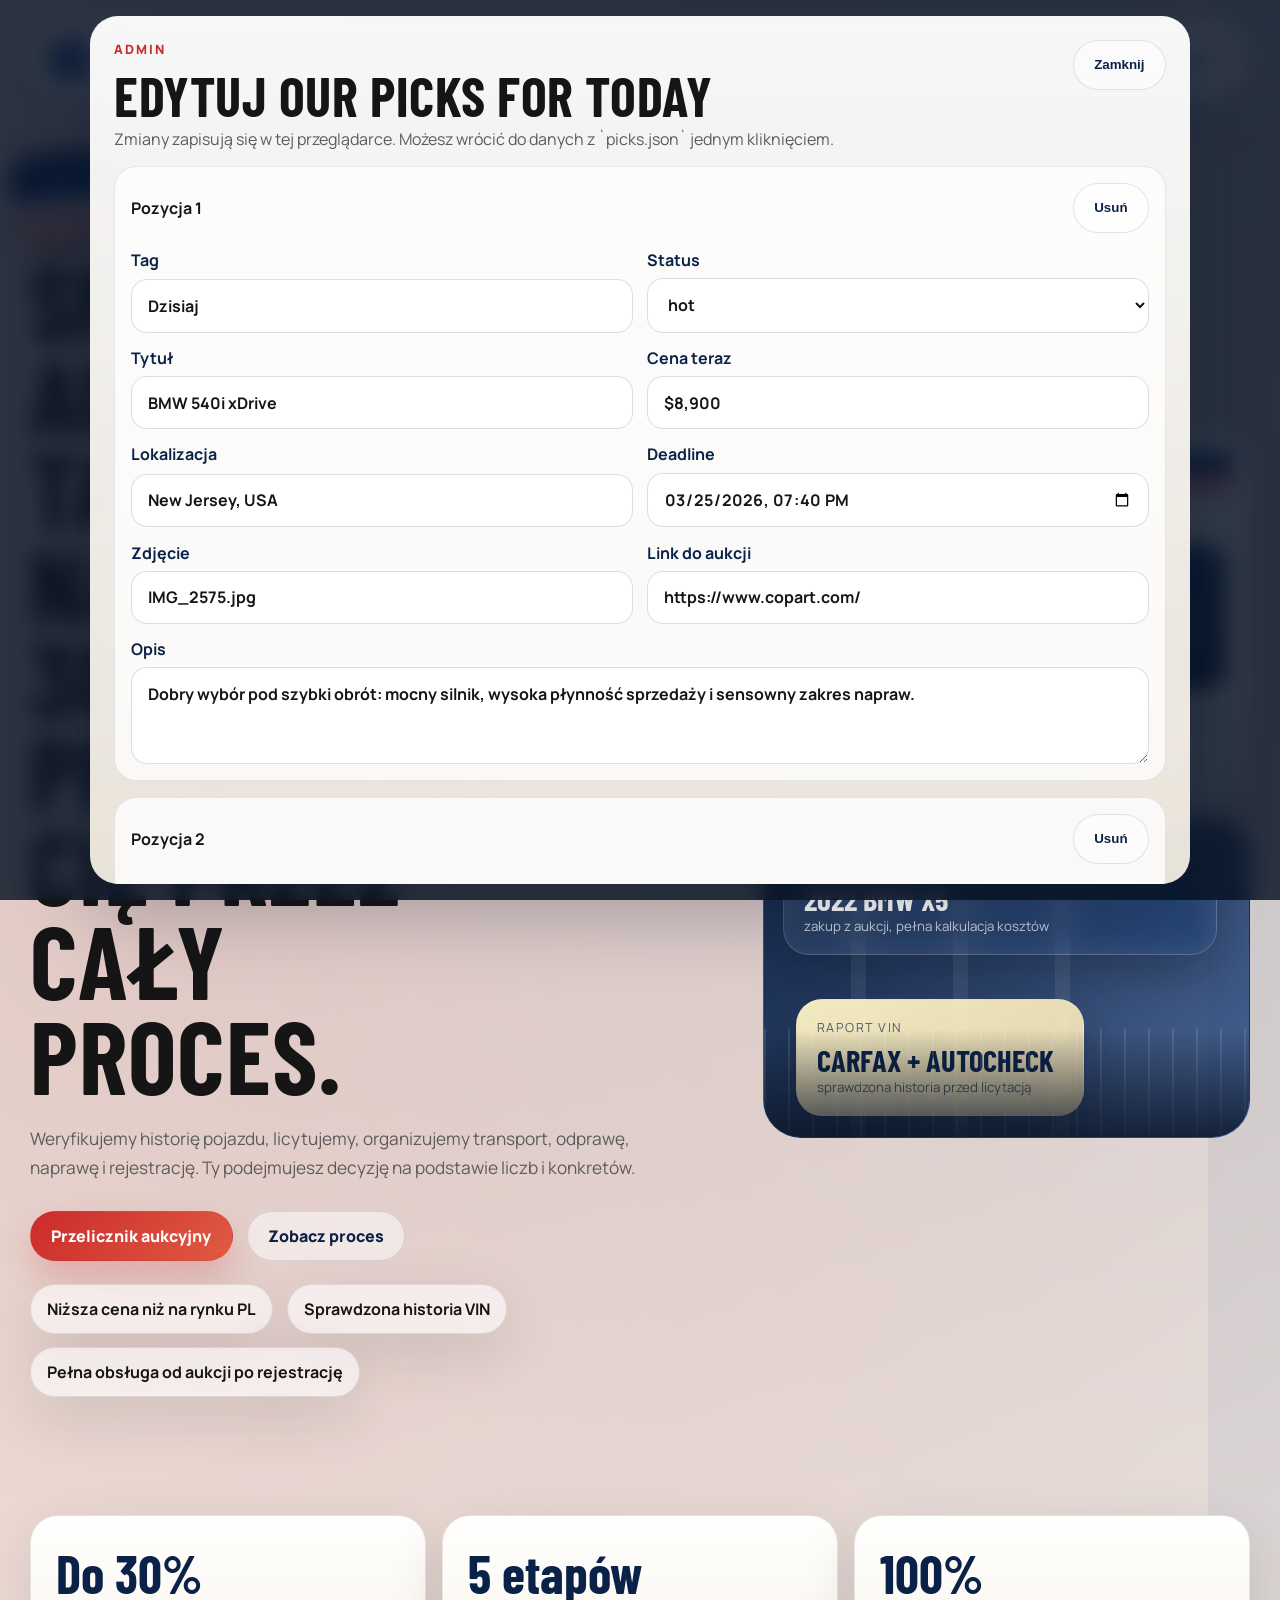
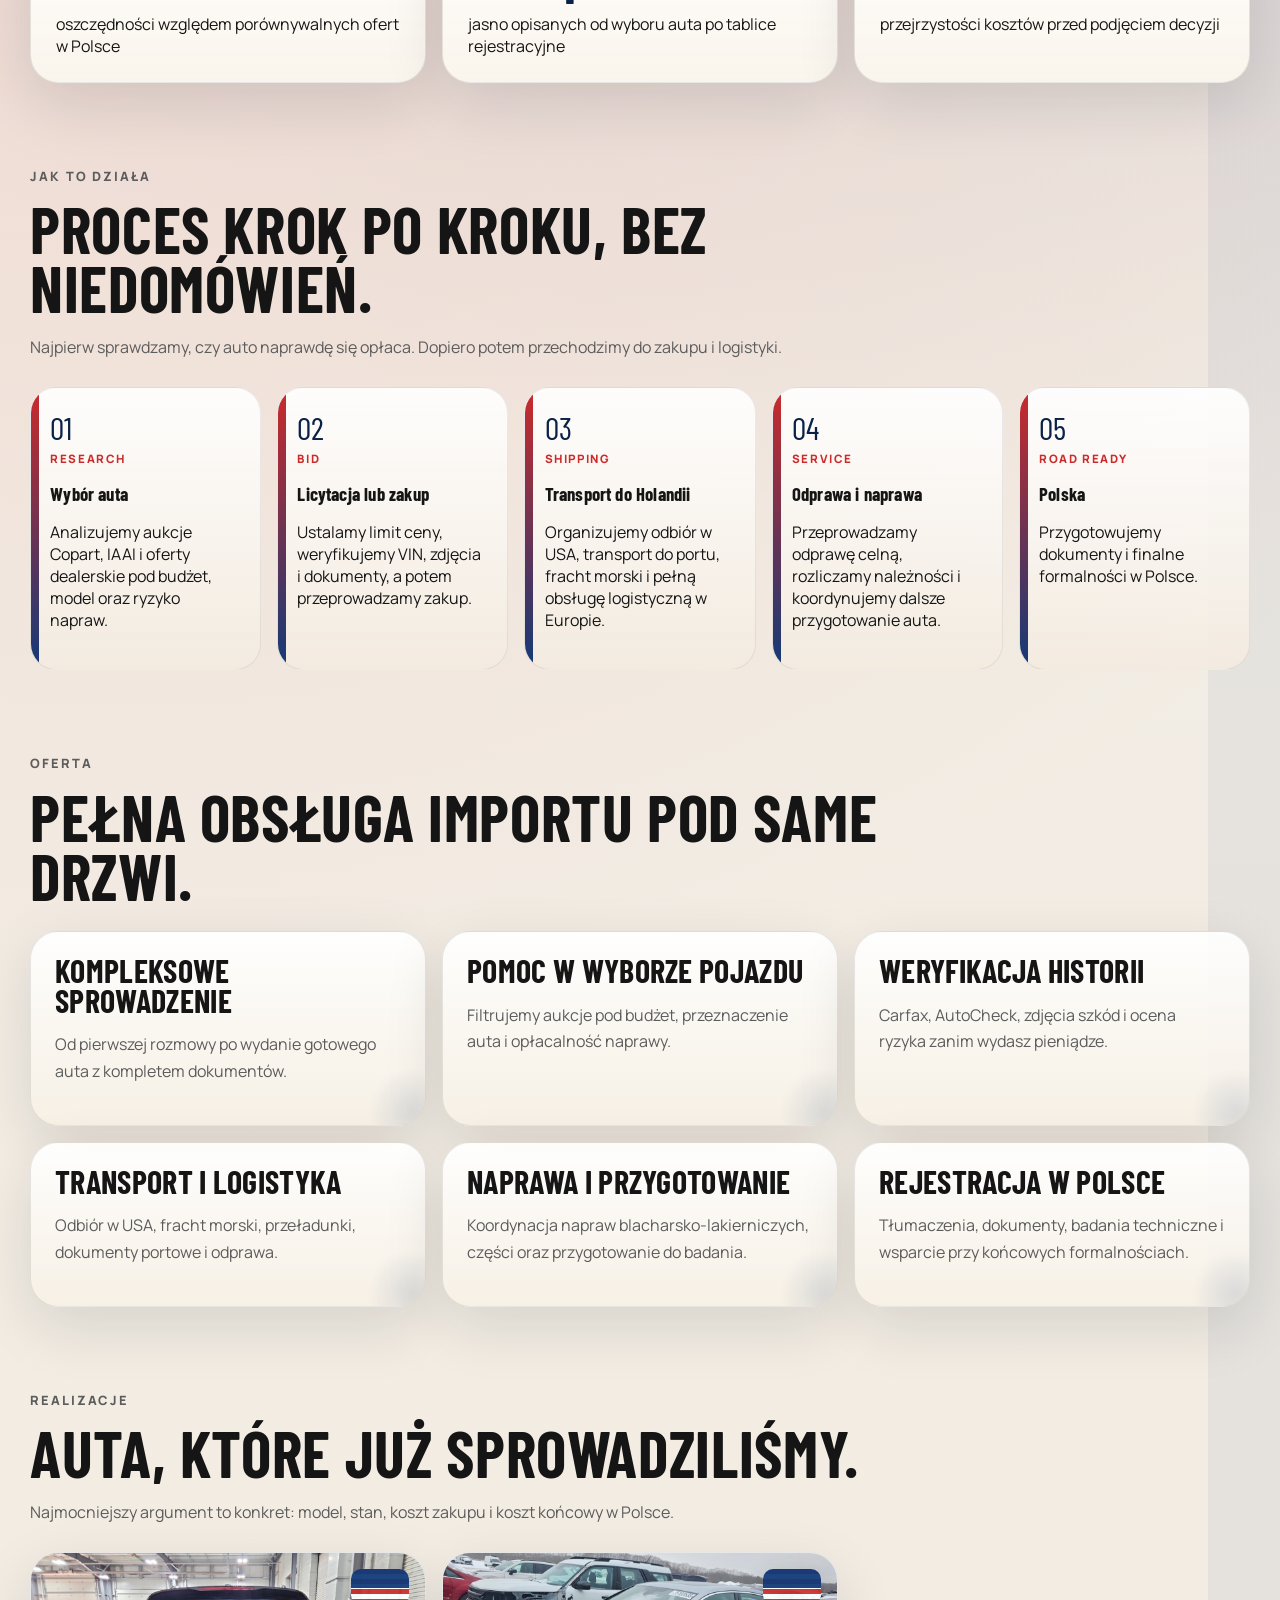
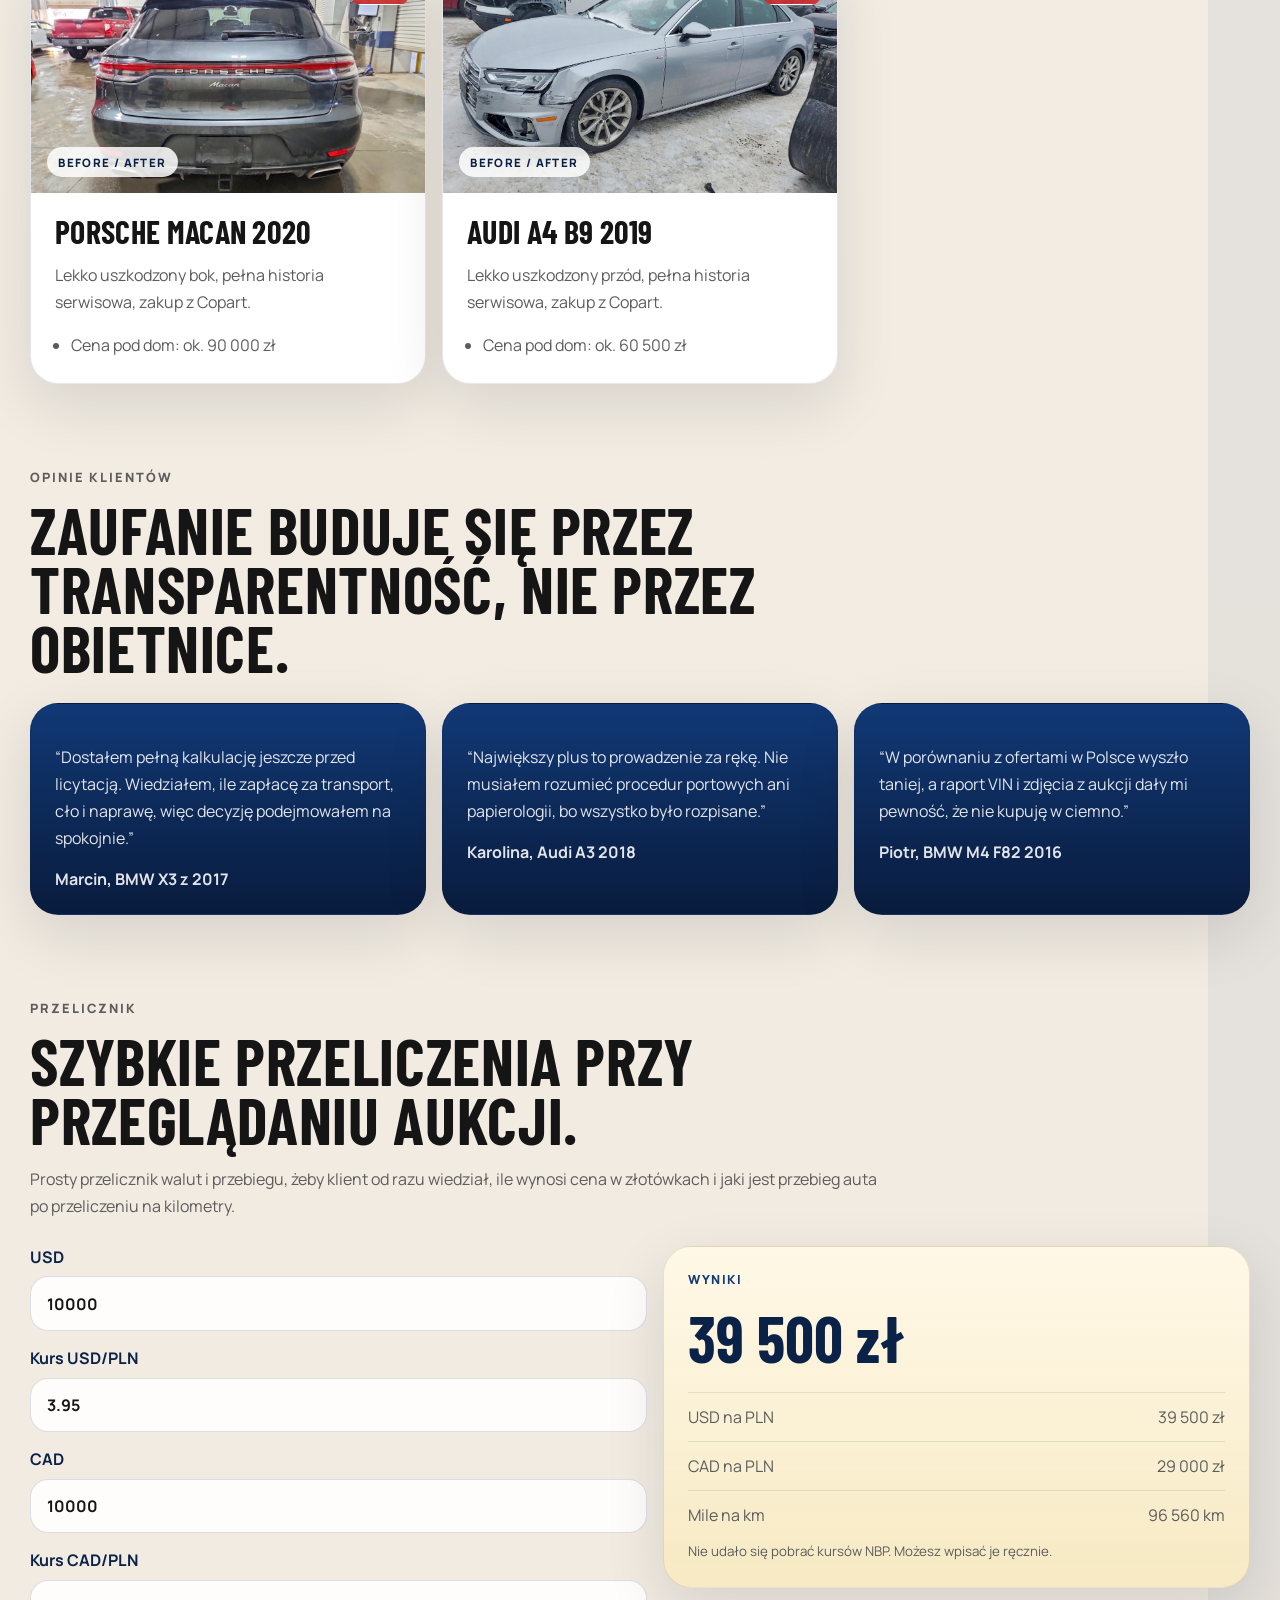
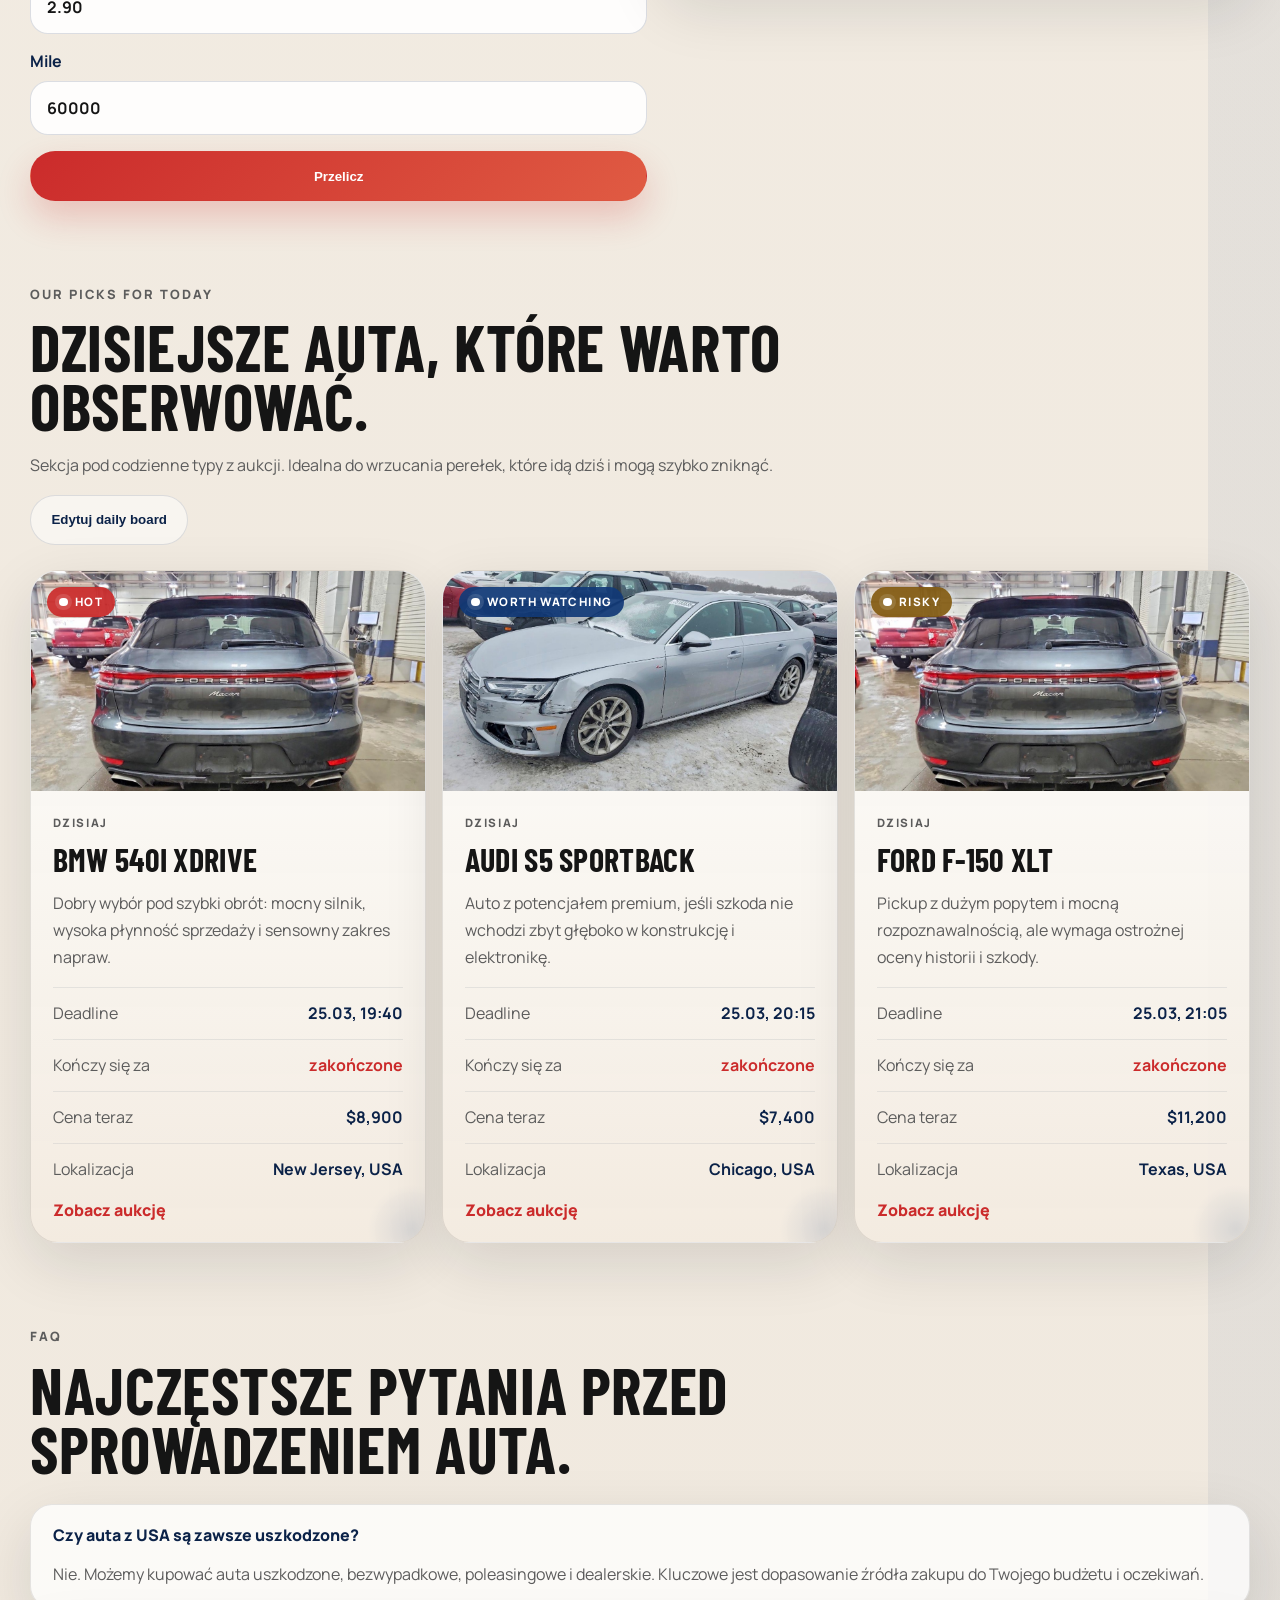
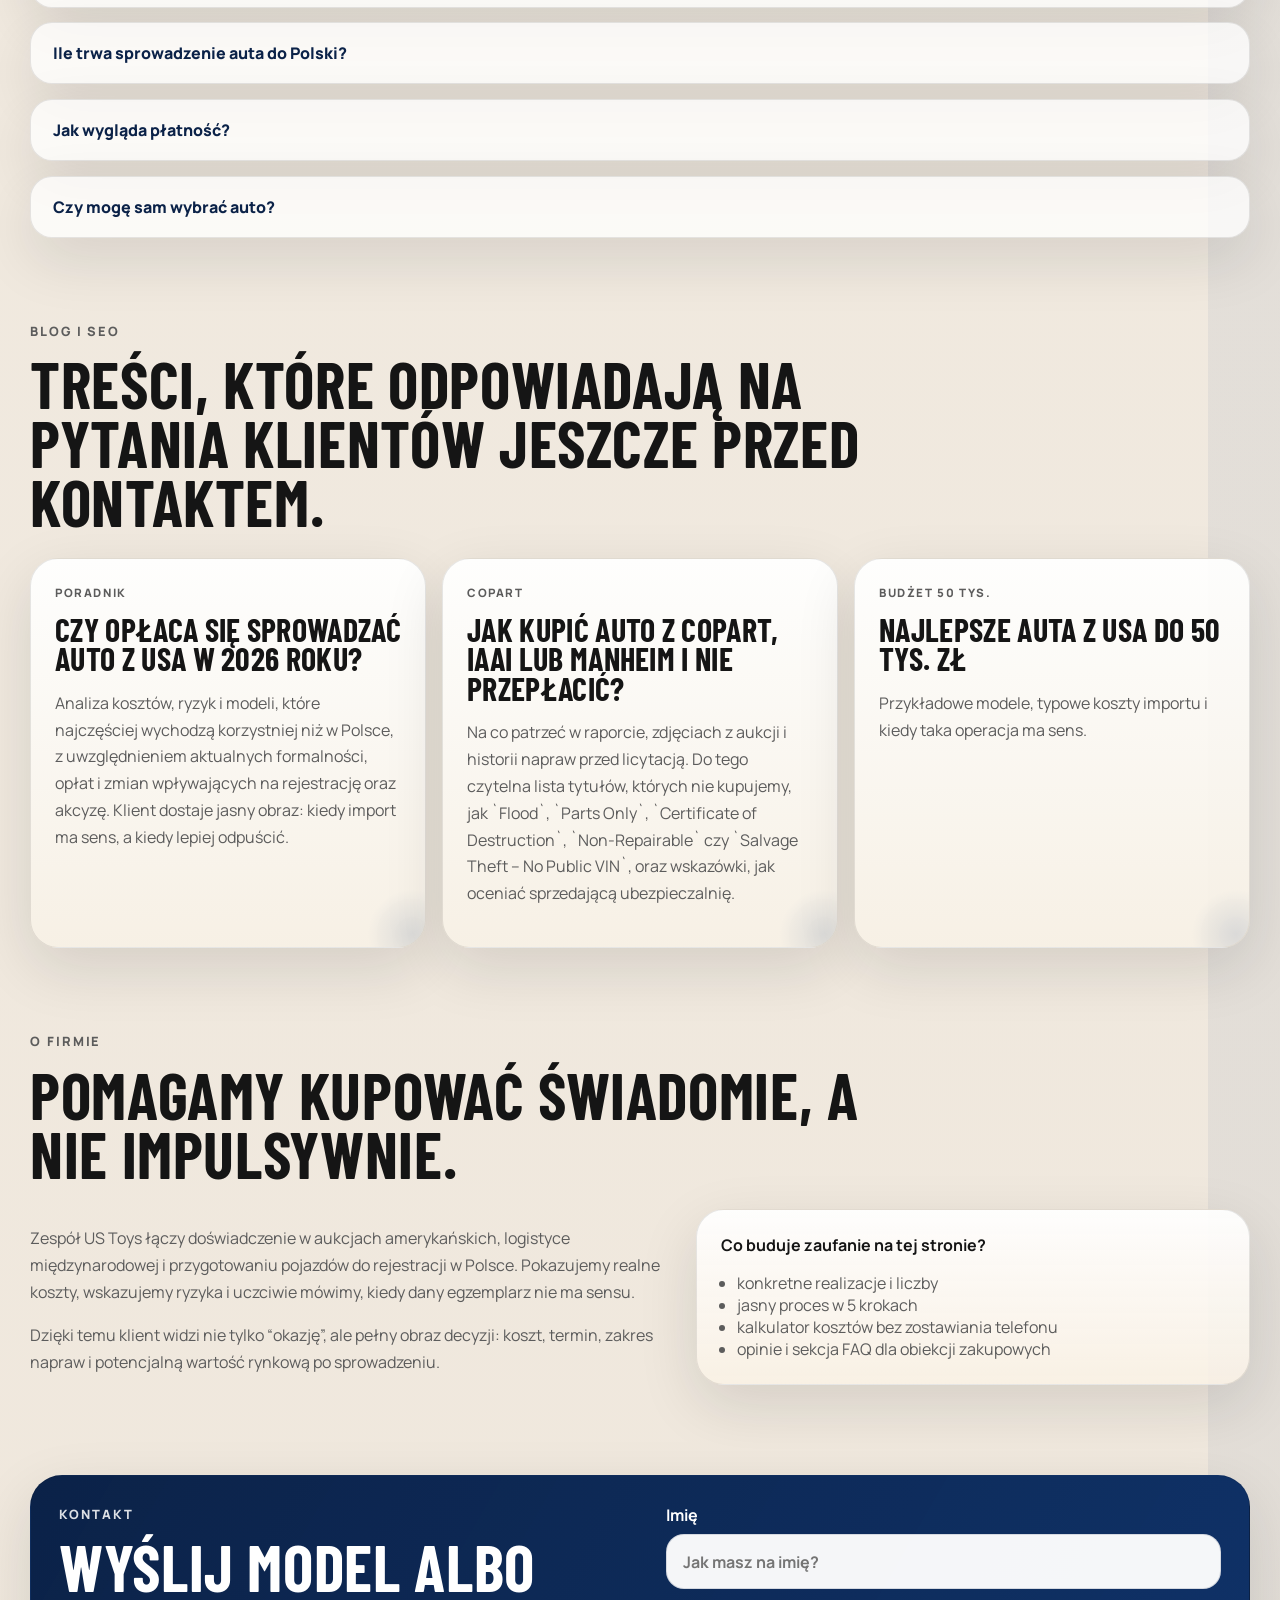
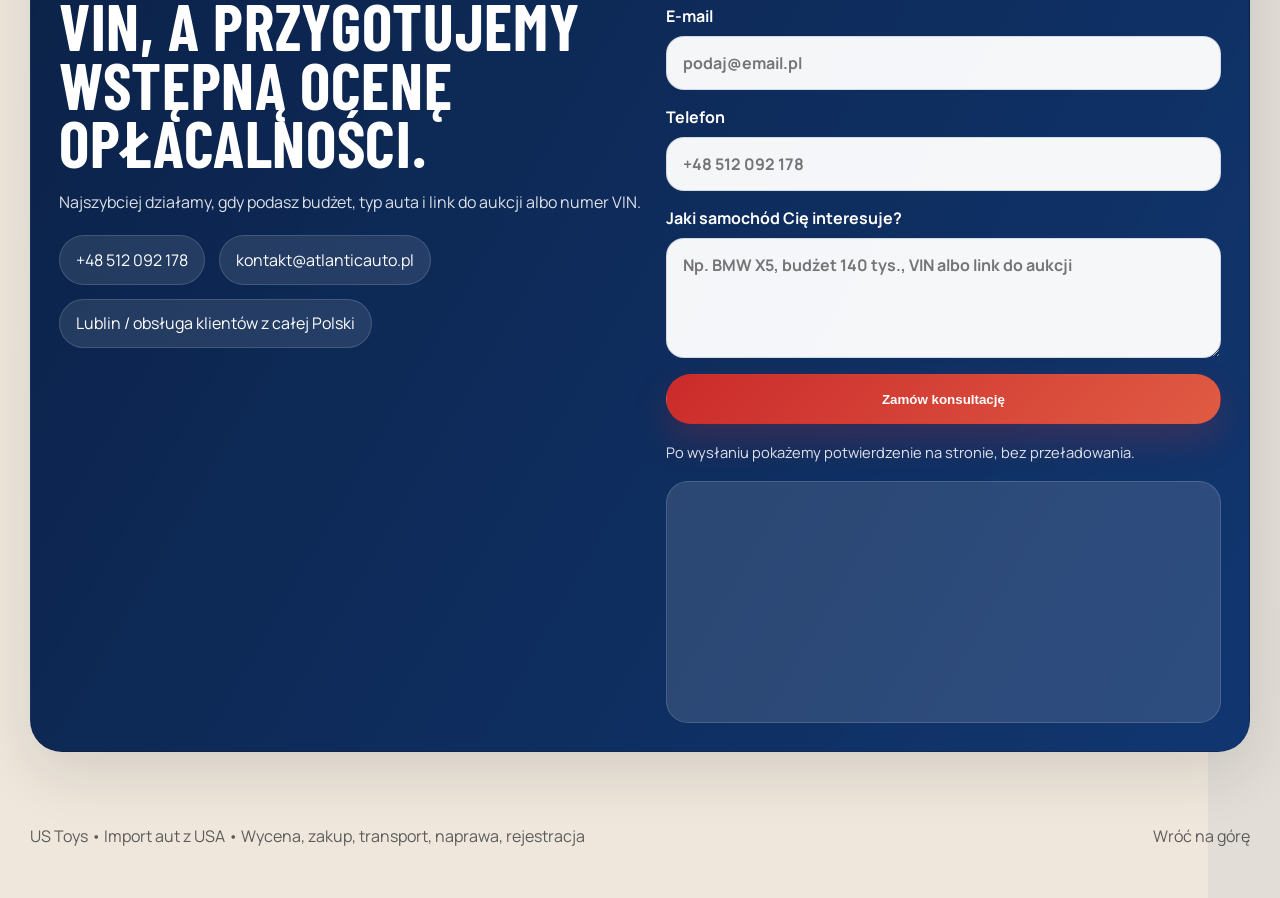
==== index.html @ a023879f "Add US Toys site and CMS setup" ====
<!DOCTYPE html>
<html lang="pl">
  <head>
    <meta charset="UTF-8" />
    <meta name="viewport" content="width=device-width, initial-scale=1.0" />
    <title>Import aut z USA | Kompleksowe sprowadzenie samochodu</title>
    <meta
      name="description"
      content="Sprowadzamy auta z USA od wyboru aukcji po rejestrację w Polsce. Sprawdź proces, realizacje i oszacuj koszt importu w prostym kalkulatorze."
    />
    <link rel="preconnect" href="https://fonts.googleapis.com" />
    <link rel="preconnect" href="https://fonts.gstatic.com" crossorigin />
    <link
      href="https://fonts.googleapis.com/css2?family=Barlow+Condensed:wght@600;700&family=Manrope:wght@400;500;700;800&display=swap"
      rel="stylesheet"
    />
    <link rel="stylesheet" href="styles.css" />
  </head>
  <body>
    <header class="hero" id="top">
      <nav class="nav">
        <a class="brand" href="#top">
          <span class="brand-mark">US</span>
          <span class="brand-copy">
            <strong>US Toys</strong>
            <small>Import aut z USA</small>
          </span>
        </a>
        <div class="nav-links">
          <a href="#process">Jak to działa</a>
          <a href="#inventory">Realizacje</a>
          <a href="#converter">Przelicznik</a>
          <a href="#faq">FAQ</a>
          <a class="button button-ghost" href="#contact">Kontakt</a>
        </div>
      </nav>

      <div class="hero-grid">
        <div class="hero-copy">
          <div class="hero-kicker">
            <span>USA auctions</span>
            <span>modern import</span>
            <span>clear pricing</span>
          </div>
          <p class="eyebrow">Import aut z USA bez zgadywania</p>
          <h1>Sprowadzamy auta z USA taniej nawet o 30% i prowadzimy Cię przez cały proces.</h1>
          <p class="lead">
            Weryfikujemy historię pojazdu, licytujemy, organizujemy transport, odprawę, naprawę i
            rejestrację. Ty podejmujesz decyzję na podstawie liczb i konkretów.
          </p>
          <div class="hero-actions">
            <a class="button" href="#converter">Przelicznik aukcyjny</a>
            <a class="button button-ghost" href="#process">Zobacz proces</a>
          </div>
          <ul class="trust-points">
            <li>Niższa cena niż na rynku PL</li>
            <li>Sprawdzona historia VIN</li>
            <li>Pełna obsługa od aukcji po rejestrację</li>
          </ul>
        </div>

        <aside class="hero-panel">
          <div class="panel-card">
            <p class="panel-label">Dlaczego nas wybieracie?</p>
            <p class="stamp">Trusted import</p>
            <div class="metrics">
              <article>
                <strong>350+</strong>
                <span>sprowadzonych aut</span>
              </article>
              <article>
                <strong>9-12 tyg.</strong>
                <span>średni czas realizacji</span>
              </article>
              <article>
                <strong>24 h</strong>
                <span>na wstępną wycenę auta</span>
              </article>
            </div>
            <div class="panel-note">
              <p>Każdy etap masz rozpisany: zakup, fracht, podatki, naprawa i finalny koszt w Polsce.</p>
            </div>
          </div>
          <div class="hero-visual" aria-hidden="true">
            <div class="car-card car-card-main">
              <span>SUV premium</span>
              <strong>2022 BMW X5</strong>
              <small>zakup z aukcji, pełna kalkulacja kosztów</small>
            </div>
            <div class="car-card car-card-accent">
              <span>Raport VIN</span>
              <strong>Carfax + AutoCheck</strong>
              <small>sprawdzona historia przed licytacją</small>
            </div>
          </div>
        </aside>
      </div>
    </header>

    <main>
      <section class="section stats">
        <article>
          <strong>Do 30%</strong>
          <span>oszczędności względem porównywalnych ofert w Polsce</span>
        </article>
        <article>
          <strong>5 etapów</strong>
          <span>jasno opisanych od wyboru auta po tablice rejestracyjne</span>
        </article>
        <article>
          <strong>100%</strong>
          <span>przejrzystości kosztów przed podjęciem decyzji</span>
        </article>
      </section>

      <section class="section process" id="process">
        <div class="section-heading">
          <p class="eyebrow">Jak to działa</p>
          <h2>Proces krok po kroku, bez niedomówień.</h2>
          <p>
            Najpierw sprawdzamy, czy auto naprawdę się opłaca. Dopiero potem przechodzimy do zakupu
            i logistyki.
          </p>
        </div>
        <div class="timeline">
          <article>
            <span>01</span>
            <small>research</small>
            <h3>Wybór auta</h3>
            <p>Analizujemy aukcje Copart, IAAI i oferty dealerskie pod budżet, model oraz ryzyko napraw.</p>
          </article>
          <article>
            <span>02</span>
            <small>bid</small>
            <h3>Licytacja lub zakup</h3>
            <p>Ustalamy limit ceny, weryfikujemy VIN, zdjęcia i dokumenty, a potem przeprowadzamy zakup.</p>
          </article>
          <article>
            <span>03</span>
            <small>shipping</small>
            <h3>Transport do Holandii</h3>
            <p>Organizujemy odbiór w USA, transport do portu, fracht morski i pełną obsługę logistyczną w Europie.</p>
          </article>
          <article>
            <span>04</span>
            <small>service</small>
            <h3>Odprawa i naprawa</h3>
            <p>Przeprowadzamy odprawę celną, rozliczamy należności i koordynujemy dalsze przygotowanie auta.</p>
          </article>
          <article>
            <span>05</span>
            <small>road ready</small>
            <h3>Polska</h3>
            <p>Przygotowujemy dokumenty i finalne formalności w Polsce.</p>
          </article>
        </div>
      </section>

      <section class="section services" id="services">
        <div class="section-heading">
          <p class="eyebrow">Oferta</p>
          <h2>Pełna obsługa importu pod same drzwi.</h2>
        </div>
        <div class="card-grid">
          <article class="info-card">
            <h3>Kompleksowe sprowadzenie</h3>
            <p>Od pierwszej rozmowy po wydanie gotowego auta z kompletem dokumentów.</p>
          </article>
          <article class="info-card">
            <h3>Pomoc w wyborze pojazdu</h3>
            <p>Filtrujemy aukcje pod budżet, przeznaczenie auta i opłacalność naprawy.</p>
          </article>
          <article class="info-card">
            <h3>Weryfikacja historii</h3>
            <p>Carfax, AutoCheck, zdjęcia szkód i ocena ryzyka zanim wydasz pieniądze.</p>
          </article>
          <article class="info-card">
            <h3>Transport i logistyka</h3>
            <p>Odbiór w USA, fracht morski, przeładunki, dokumenty portowe i odprawa.</p>
          </article>
          <article class="info-card">
            <h3>Naprawa i przygotowanie</h3>
            <p>Koordynacja napraw blacharsko-lakierniczych, części oraz przygotowanie do badania.</p>
          </article>
          <article class="info-card">
            <h3>Rejestracja w Polsce</h3>
            <p>Tłumaczenia, dokumenty, badania techniczne i wsparcie przy końcowych formalnościach.</p>
          </article>
        </div>
      </section>

      <section class="section inventory" id="inventory">
        <div class="section-heading">
          <p class="eyebrow">Realizacje</p>
          <h2>Auta, które już sprowadziliśmy.</h2>
          <p>Najmocniejszy argument to konkret: model, stan, koszt zakupu i koszt końcowy w Polsce.</p>
        </div>
        <div class="case-grid">
          <article class="case-card">
            <div class="case-media">
              <img
                class="case-image"
                src="IMG_2575.jpg"
                alt="Porsche Macan 2020"
                onerror="this.style.display='none'; this.parentElement.classList.add('image-missing')"
              />
            </div>
            <div class="case-body">
              <h3>Porsche Macan 2020</h3>
              <p>Lekko uszkodzony bok, pełna historia serwisowa, zakup z Copart.</p>
              <ul>
                <li>Cena pod dom: ok. 90 000 zł</li>
              </ul>
            </div>
          </article>
          <article class="case-card">
            <div class="case-media">
              <img
                class="case-image"
                src="IMG_2574.jpg"
                alt="Audi A4 B9 2019"
                onerror="this.style.display='none'; this.parentElement.classList.add('image-missing')"
              />
            </div>
            <div class="case-body">
              <h3>Audi A4 B9 2019</h3>
              <p>Lekko uszkodzony przód, pełna historia serwisowa, zakup z Copart.</p>
              <ul>
                <li>Cena pod dom: ok. 60 500 zł</li>
              </ul>
            </div>
          </article>
        </div>
      </section>

      <section class="section testimonials">
        <div class="section-heading">
          <p class="eyebrow">Opinie klientów</p>
          <h2>Zaufanie buduje się przez transparentność, nie przez obietnice.</h2>
        </div>
        <div class="testimonial-grid">
          <blockquote>
            <p>
              “Dostałem pełną kalkulację jeszcze przed licytacją. Wiedziałem, ile zapłacę za transport,
              cło i naprawę, więc decyzję podejmowałem na spokojnie.”
            </p>
            <footer>Marcin, BMW X3 z 2017</footer>
          </blockquote>
          <blockquote>
            <p>
              “Największy plus to prowadzenie za rękę. Nie musiałem rozumieć procedur portowych ani
              papierologii, bo wszystko było rozpisane.”
            </p>
            <footer>Karolina, Audi A3 2018</footer>
          </blockquote>
          <blockquote>
            <p>
              “W porównaniu z ofertami w Polsce wyszło taniej, a raport VIN i zdjęcia z aukcji dały mi
              pewność, że nie kupuję w ciemno.”
            </p>
            <footer>Piotr, BMW M4 F82 2016</footer>
          </blockquote>
        </div>
      </section>

      <section class="section calculator" id="converter">
        <div class="section-heading">
          <p class="eyebrow">Przelicznik</p>
          <h2>Szybkie przeliczenia przy przeglądaniu aukcji.</h2>
          <p>
            Prosty przelicznik walut i przebiegu, żeby klient od razu wiedział, ile wynosi cena w
            złotówkach i jaki jest przebieg auta po przeliczeniu na kilometry.
          </p>
        </div>
        <div class="calculator-layout">
          <form class="calculator-form" id="converter-form">
            <label>
              USD
              <input type="number" id="usdAmount" min="0" step="1" value="10000" />
            </label>
            <label>
              Kurs USD/PLN
              <input type="number" id="usdRate" min="0" step="0.01" value="3.95" />
            </label>
            <label>
              CAD
              <input type="number" id="cadAmount" min="0" step="1" value="10000" />
            </label>
            <label>
              Kurs CAD/PLN
              <input type="number" id="cadRate" min="0" step="0.01" value="2.90" />
            </label>
            <label>
              Mile
              <input type="number" id="milesAmount" min="0" step="1" value="60000" />
            </label>
            <button class="button" type="submit">Przelicz</button>
          </form>

          <div class="result-card" aria-live="polite">
            <p class="result-label">Wyniki</p>
            <strong id="primaryResult">39 500 zł</strong>
            <div class="result-breakdown">
              <p><span>USD na PLN</span><span id="summaryUsd">39 500 zł</span></p>
              <p><span>CAD na PLN</span><span id="summaryCad">29 000 zł</span></p>
              <p><span>Mile na km</span><span id="summaryMiles">96 561 km</span></p>
            </div>
            <small id="rateStatus">Pobieranie aktualnych kursów NBP...</small>
          </div>
        </div>
      </section>

      <section class="section picks" id="picks">
        <div class="section-heading">
          <p class="eyebrow">Our Picks For Today</p>
          <h2>Dzisiejsze auta, które warto obserwować.</h2>
          <p>
            Sekcja pod codzienne typy z aukcji. Idealna do wrzucania perełek, które idą dziś i mogą
            szybko zniknąć.
          </p>
          <div class="picks-actions">
            <button class="button button-ghost" type="button" id="openAdminPanel">Edytuj daily board</button>
          </div>
        </div>
        <div class="card-grid picks-grid" id="picksGrid"></div>
      </section>

      <section class="section faq" id="faq">
        <div class="section-heading">
          <p class="eyebrow">FAQ</p>
          <h2>Najczęstsze pytania przed sprowadzeniem auta.</h2>
        </div>
        <div class="faq-list">
          <details open>
            <summary>Czy auta z USA są zawsze uszkodzone?</summary>
            <p>
              Nie. Możemy kupować auta uszkodzone, bezwypadkowe, poleasingowe i dealerskie. Kluczowe
              jest dopasowanie źródła zakupu do Twojego budżetu i oczekiwań.
            </p>
          </details>
          <details>
            <summary>Ile trwa sprowadzenie auta do Polski?</summary>
            <p>Najczęściej od 9 do 12 tygodni, zależnie od miejsca zakupu, portu i zakresu napraw.</p>
          </details>
          <details>
            <summary>Jak wygląda płatność?</summary>
            <p>
              Przedstawiamy harmonogram kosztów etapami. Dzięki temu wiesz, kiedy płacisz za auto,
              transport, należności celno-podatkowe i prowizję.
            </p>
          </details>
          <details>
            <summary>Czy mogę sam wybrać auto?</summary>
            <p>
              Tak. Możesz przesłać własne propozycje VIN-ów albo zlecić nam cały research i selekcję
              kilku najlepszych opcji.
            </p>
          </details>
        </div>
      </section>

      <section class="section content">
        <div class="section-heading">
          <p class="eyebrow">Blog i SEO</p>
          <h2>Treści, które odpowiadają na pytania klientów jeszcze przed kontaktem.</h2>
        </div>
        <div class="card-grid blog-grid">
          <article class="info-card">
            <p class="tag">Poradnik</p>
            <h3>Czy opłaca się sprowadzać auto z USA w 2026 roku?</h3>
            <p>
              Analiza kosztów, ryzyk i modeli, które najczęściej wychodzą korzystniej niż w Polsce,
              z uwzględnieniem aktualnych formalności, opłat i zmian wpływających na rejestrację oraz
              akcyzę. Klient dostaje jasny obraz: kiedy import ma sens, a kiedy lepiej odpuścić.
            </p>
          </article>
          <article class="info-card">
            <p class="tag">Copart</p>
            <h3>Jak kupić auto z Copart, IAAI lub Manheim i nie przepłacić?</h3>
            <p>
              Na co patrzeć w raporcie, zdjęciach z aukcji i historii napraw przed licytacją. Do tego
              czytelna lista tytułów, których nie kupujemy, jak `Flood`, `Parts Only`,
              `Certificate of Destruction`, `Non-Repairable` czy `Salvage Theft – No Public VIN`,
              oraz wskazówki, jak oceniać sprzedającą ubezpieczalnię.
            </p>
          </article>
          <article class="info-card">
            <p class="tag">Budżet 50 tys.</p>
            <h3>Najlepsze auta z USA do 50 tys. zł</h3>
            <p>Przykładowe modele, typowe koszty importu i kiedy taka operacja ma sens.</p>
          </article>
        </div>
      </section>

      <section class="section about">
        <div class="section-heading">
          <p class="eyebrow">O firmie</p>
          <h2>Pomagamy kupować świadomie, a nie impulsywnie.</h2>
        </div>
        <div class="about-layout">
          <div>
            <p>
              Zespół US Toys łączy doświadczenie w aukcjach amerykańskich, logistyce
              międzynarodowej i przygotowaniu pojazdów do rejestracji w Polsce. Pokazujemy realne
              koszty, wskazujemy ryzyka i uczciwie mówimy, kiedy dany egzemplarz nie ma sensu.
            </p>
            <p>
              Dzięki temu klient widzi nie tylko “okazję”, ale pełny obraz decyzji: koszt, termin,
              zakres napraw i potencjalną wartość rynkową po sprowadzeniu.
            </p>
          </div>
          <div class="about-box">
            <strong>Co buduje zaufanie na tej stronie?</strong>
            <ul>
              <li>konkretne realizacje i liczby</li>
              <li>jasny proces w 5 krokach</li>
              <li>kalkulator kosztów bez zostawiania telefonu</li>
              <li>opinie i sekcja FAQ dla obiekcji zakupowych</li>
            </ul>
          </div>
        </div>
      </section>

      <section class="section contact" id="contact">
        <div class="contact-panel">
          <div>
            <p class="eyebrow">Kontakt</p>
            <h2>Wyślij model albo VIN, a przygotujemy wstępną ocenę opłacalności.</h2>
            <p>
              Najszybciej działamy, gdy podasz budżet, typ auta i link do aukcji albo numer VIN.
            </p>
            <div class="contact-points">
              <a href="tel:+48512092178">+48 512 092 178</a>
              <a href="mailto:kontakt@atlanticauto.pl">kontakt@atlanticauto.pl</a>
              <span>Lublin / obsługa klientów z całej Polski</span>
            </div>
          </div>
          <div class="contact-side">
            <form
              class="contact-form"
              name="kontakt"
              method="POST"
              data-netlify="true"
              netlify-honeypot="bot-field"
            >
              <input type="hidden" name="form-name" value="kontakt" />
              <input type="hidden" name="bot-field" />
              <input type="hidden" name="subject" value="Nowy lead z formularza US Toys" />
              <label>
                Imię
                <input type="text" name="name" placeholder="Jak masz na imię?" required />
              </label>
              <label>
                E-mail
                <input type="email" name="email" placeholder="podaj@email.pl" required />
              </label>
              <label>
                Telefon
                <input type="text" name="phone" placeholder="+48 512 092 178" />
              </label>
              <label>
                Jaki samochód Cię interesuje?
                <textarea
                  rows="4"
                  name="message"
                  placeholder="Np. BMW X5, budżet 140 tys., VIN albo link do aukcji"
                  required
                ></textarea>
              </label>
              <button class="button" type="submit">Zamów konsultację</button>
              <p class="form-note">Po wysłaniu pokażemy potwierdzenie na stronie, bez przeładowania.</p>
            </form>
            <div class="map-card">
              <iframe
                title="Mapa Lublin"
                src="https://www.google.com/maps?q=Lublin&output=embed"
                loading="lazy"
                referrerpolicy="no-referrer-when-downgrade"
              ></iframe>
            </div>
          </div>
        </div>
      </section>
    </main>

    <div class="form-popup" id="formPopup" hidden>
      <div class="form-popup-card">
        <p class="eyebrow">Dziękujemy</p>
        <h3>Oddzwonimy lub odpiszemy najszybciej, jak się da.</h3>
        <p>
          Zgłoszenie zostało wysłane. Jeśli podałeś VIN, link do aukcji albo budżet, łatwiej będzie
          nam wrócić z konkretną oceną.
        </p>
        <button class="button" type="button" id="closePopup">Zamknij</button>
      </div>
    </div>

    <div class="admin-panel" id="adminPanel" hidden>
      <div class="admin-panel-card">
        <div class="admin-panel-header">
          <div>
            <p class="eyebrow">Admin</p>
            <h3>Edytuj Our Picks For Today</h3>
            <p class="admin-note">Zmiany zapisują się w tej przeglądarce. Możesz wrócić do danych z `picks.json` jednym kliknięciem.</p>
          </div>
          <button class="button button-ghost" type="button" id="closeAdminPanel">Zamknij</button>
        </div>
        <div class="admin-list" id="adminList"></div>
        <div class="admin-actions">
          <button class="button button-ghost" type="button" id="addPick">Dodaj auto</button>
          <button class="button button-ghost" type="button" id="resetPicks">Reset do JSON</button>
          <button class="button" type="button" id="savePicks">Zapisz board</button>
        </div>
      </div>
    </div>

    <footer class="footer">
      <p>US Toys • Import aut z USA • Wycena, zakup, transport, naprawa, rejestracja</p>
      <a href="#top">Wróć na górę</a>
    </footer>

    <script src="script.js"></script>
  </body>
</html>
---- styles.css ----
* {
  box-sizing: border-box;
}

:root {
  --bg: #f3eee6;
  --paper: #fbf7f0;
  --ink: #151515;
  --muted: #5c5c5c;
  --line: rgba(21, 21, 21, 0.1);
  --navy: #123a78;
  --navy-deep: #0b2248;
  --red: #cb2b2b;
  --sand: #d8c4a3;
  --cream: #fffdf8;
  --shadow: 0 20px 60px rgba(19, 24, 34, 0.12);
  --radius: 28px;
}

html {
  scroll-behavior: smooth;
}

body {
  margin: 0;
  font-family: "Manrope", "Avenir Next", sans-serif;
  color: var(--ink);
  background:
    linear-gradient(90deg, transparent 0, transparent calc(100% - 72px), rgba(18, 58, 120, 0.06) calc(100% - 72px), rgba(18, 58, 120, 0.06) 100%),
    radial-gradient(circle at 10% 10%, rgba(203, 43, 43, 0.14), transparent 22%),
    radial-gradient(circle at 90% 0%, rgba(18, 58, 120, 0.18), transparent 24%),
    linear-gradient(180deg, #f4efe7 0%, #efe7dc 100%);
}

body.popup-open {
  overflow: hidden;
}

body::before {
  content: "";
  position: fixed;
  inset: 0;
  pointer-events: none;
  background:
    repeating-linear-gradient(
      90deg,
      transparent 0,
      transparent 112px,
      rgba(21, 21, 21, 0.028) 112px,
      rgba(21, 21, 21, 0.028) 113px
    );
  opacity: 0.4;
}

body::after {
  content: "";
  position: fixed;
  inset: 0;
  pointer-events: none;
  background:
    radial-gradient(circle at 8% 14%, rgba(255, 255, 255, 0.95) 0 1px, transparent 1px),
    radial-gradient(circle at 10% 18%, rgba(255, 255, 255, 0.95) 0 1px, transparent 1px),
    radial-gradient(circle at 12% 12%, rgba(255, 255, 255, 0.95) 0 1px, transparent 1px),
    linear-gradient(
      180deg,
      transparent 0,
      transparent 72px,
      rgba(203, 43, 43, 0.08) 72px,
      rgba(203, 43, 43, 0.08) 92px,
      transparent 92px,
      transparent 132px,
      rgba(203, 43, 43, 0.08) 132px,
      rgba(203, 43, 43, 0.08) 152px,
      transparent 152px
    );
  opacity: 0.45;
}

a {
  color: inherit;
  text-decoration: none;
}

img {
  display: block;
  max-width: 100%;
}

.hero,
.section,
.footer {
  width: min(1220px, calc(100% - 2rem));
  margin: 0 auto;
  position: relative;
  z-index: 1;
}

.hero {
  padding: 1.2rem 0 3rem;
}

.nav {
  display: flex;
  justify-content: space-between;
  align-items: center;
  gap: 1rem;
  padding: 0.9rem 1rem;
  background: rgba(255, 253, 248, 0.82);
  backdrop-filter: blur(16px);
  border: 1px solid rgba(11, 34, 72, 0.08);
  border-radius: 999px;
  box-shadow: 0 10px 30px rgba(11, 34, 72, 0.08);
  position: sticky;
  top: 1rem;
  z-index: 20;
}

.brand {
  display: inline-flex;
  align-items: center;
  gap: 0.85rem;
}

.brand-mark {
  display: grid;
  place-items: center;
  width: 2.85rem;
  height: 2.85rem;
  border-radius: 50%;
  background:
    linear-gradient(180deg, rgba(255, 255, 255, 0.16), transparent),
    linear-gradient(135deg, var(--navy), #1c59ba 68%, var(--red));
  color: white;
  font-family: "Barlow Condensed", sans-serif;
  font-size: 1.2rem;
  letter-spacing: 0.12em;
  box-shadow: inset 0 0 0 1px rgba(255, 255, 255, 0.2);
}

.brand-copy {
  display: grid;
}

.brand-copy strong,
h1,
h2,
h3 {
  font-family: "Barlow Condensed", "Arial Narrow", sans-serif;
  line-height: 0.92;
  letter-spacing: 0.01em;
}

.brand-copy strong {
  font-size: 1.3rem;
}

.brand-copy small {
  color: var(--muted);
}

.nav-links {
  display: flex;
  align-items: center;
  gap: 1.25rem;
  flex-wrap: wrap;
}

.nav-links a:not(.button) {
  color: var(--navy-deep);
  font-weight: 700;
}

.button {
  display: inline-flex;
  justify-content: center;
  align-items: center;
  min-height: 3.1rem;
  padding: 0.82rem 1.28rem;
  border-radius: 999px;
  border: 1px solid transparent;
  background: linear-gradient(135deg, var(--red), #e05b43);
  color: white;
  font-weight: 800;
  box-shadow: 0 16px 34px rgba(203, 43, 43, 0.22);
  transition: transform 180ms ease, box-shadow 180ms ease, filter 180ms ease;
}

.button:hover,
.button:focus-visible {
  transform: translateY(-1px);
  filter: saturate(1.08);
  box-shadow: 0 18px 40px rgba(203, 43, 43, 0.28);
}

.button-ghost {
  background: rgba(255, 255, 255, 0.5);
  border-color: rgba(11, 34, 72, 0.12);
  color: var(--navy-deep);
  box-shadow: none;
}

.hero-grid {
  display: grid;
  grid-template-columns: minmax(0, 1.18fr) minmax(340px, 0.82fr);
  gap: 2rem;
  align-items: center;
  padding: 4.6rem 0 1.8rem;
}

.hero-copy {
  position: relative;
}

.hero-copy::before {
  content: "";
  position: absolute;
  top: -1.4rem;
  left: -1rem;
  width: 96px;
  height: 96px;
  border-radius: 24px;
  background:
    radial-gradient(circle at 22% 25%, rgba(255, 255, 255, 0.95) 0 2px, transparent 2px),
    radial-gradient(circle at 40% 25%, rgba(255, 255, 255, 0.95) 0 2px, transparent 2px),
    radial-gradient(circle at 58% 25%, rgba(255, 255, 255, 0.95) 0 2px, transparent 2px),
    radial-gradient(circle at 22% 45%, rgba(255, 255, 255, 0.95) 0 2px, transparent 2px),
    radial-gradient(circle at 40% 45%, rgba(255, 255, 255, 0.95) 0 2px, transparent 2px),
    radial-gradient(circle at 58% 45%, rgba(255, 255, 255, 0.95) 0 2px, transparent 2px),
    linear-gradient(180deg, var(--navy) 0 50%, transparent 50%),
    repeating-linear-gradient(
      180deg,
      transparent 0 14px,
      rgba(203, 43, 43, 0.82) 14px 24px
    ),
    rgba(255, 255, 255, 0.8);
  border: 1px solid rgba(11, 34, 72, 0.08);
  box-shadow: var(--shadow);
  transform: rotate(-7deg);
}

.hero-kicker {
  display: flex;
  gap: 0.55rem;
  flex-wrap: wrap;
  margin-bottom: 1rem;
}

.hero-kicker span,
.stamp,
.timeline small,
.tag {
  text-transform: uppercase;
  letter-spacing: 0.14em;
  font-size: 0.72rem;
  font-weight: 800;
}

.hero-kicker span {
  padding: 0.48rem 0.72rem;
  border-radius: 999px;
  background: rgba(18, 58, 120, 0.08);
  border: 1px solid rgba(18, 58, 120, 0.08);
  color: var(--navy);
}

.eyebrow {
  margin: 0 0 0.8rem;
  color: var(--red);
  text-transform: uppercase;
  letter-spacing: 0.15em;
  font-size: 0.8rem;
  font-weight: 800;
}

h1 {
  margin: 0;
  font-size: clamp(3.8rem, 8vw, 7.6rem);
  max-width: 10.5ch;
  text-transform: uppercase;
}

.lead,
.section-heading p,
.info-card p,
.case-body p,
.case-body li,
.testimonial-grid p,
.faq p,
.about-layout p,
.contact-panel p,
.panel-note p,
.result-card small {
  color: var(--muted);
  line-height: 1.68;
}

.lead {
  font-size: 1.08rem;
  max-width: 58ch;
  margin: 1.45rem 0 1.8rem;
}

.hero-actions,
.trust-points,
.contact-points {
  display: flex;
  gap: 0.85rem;
  flex-wrap: wrap;
}

.trust-points {
  list-style: none;
  margin: 1.45rem 0 0;
  padding: 0;
}

.trust-points li,
.stats article,
.info-card,
.case-card,
.testimonial-grid blockquote,
.result-card,
.faq-list details,
.about-box,
.contact-panel,
.panel-card {
  border: 1px solid var(--line);
  box-shadow: var(--shadow);
}

.trust-points li {
  padding: 0.8rem 1rem;
  border-radius: 999px;
  background: rgba(255, 255, 255, 0.6);
  font-weight: 700;
}

.hero-panel {
  display: grid;
  gap: 1rem;
}

.panel-card {
  position: relative;
  padding: 1.5rem;
  border-radius: var(--radius);
  overflow: hidden;
  background:
    linear-gradient(155deg, rgba(255, 255, 255, 0.9), rgba(246, 238, 226, 0.92)),
    var(--paper);
}

.panel-card::after {
  content: "";
  position: absolute;
  inset: auto -10% -25% auto;
  width: 220px;
  height: 220px;
  border-radius: 50%;
  background: radial-gradient(circle, rgba(18, 58, 120, 0.18), transparent 68%);
}

.panel-card::before {
  content: "";
  position: absolute;
  top: 1rem;
  right: 1rem;
  width: 74px;
  height: 44px;
  border-radius: 12px;
  background:
    linear-gradient(180deg, var(--navy) 0 52%, transparent 52%),
    repeating-linear-gradient(
      180deg,
      rgba(203, 43, 43, 0.9) 0 6px,
      rgba(255, 255, 255, 0.95) 6px 12px
    );
  box-shadow: inset 0 0 0 1px rgba(11, 34, 72, 0.08);
  opacity: 0.9;
}

.panel-label,
.result-label {
  margin: 0 0 0.7rem;
  text-transform: uppercase;
  letter-spacing: 0.12em;
  font-size: 0.78rem;
  font-weight: 800;
  color: var(--navy);
}

.stamp {
  display: inline-flex;
  margin-bottom: 1rem;
  padding: 0.42rem 0.65rem;
  color: var(--red);
  border: 1px solid rgba(203, 43, 43, 0.22);
  border-radius: 999px;
  background: rgba(203, 43, 43, 0.05);
}

.metrics {
  display: grid;
  grid-template-columns: repeat(3, 1fr);
  gap: 0.9rem;
}

.metrics article {
  padding: 1rem;
  border-radius: 22px;
  background: linear-gradient(180deg, rgba(18, 58, 120, 0.96), rgba(11, 34, 72, 0.96));
  color: white;
}

.metrics strong {
  display: block;
  font-size: 1.5rem;
  margin-bottom: 0.3rem;
  color: #fff4c7;
}

.metrics span {
  color: rgba(255, 255, 255, 0.82);
}

.hero-visual {
  min-height: 320px;
  position: relative;
  border-radius: calc(var(--radius) + 10px);
  overflow: hidden;
  border: 1px solid rgba(11, 34, 72, 0.1);
  background:
    linear-gradient(120deg, rgba(11, 34, 72, 0.94), rgba(18, 58, 120, 0.74)),
    linear-gradient(0deg, rgba(255, 255, 255, 0.02), rgba(255, 255, 255, 0.02));
}

.hero-visual::before {
  content: "";
  position: absolute;
  inset: 0;
  background:
    linear-gradient(90deg, transparent 0, transparent 18%, rgba(255, 255, 255, 0.08) 18%, rgba(255, 255, 255, 0.08) 21%, transparent 21%, transparent 39%, rgba(255, 255, 255, 0.08) 39%, rgba(255, 255, 255, 0.08) 42%, transparent 42%, transparent 60%, rgba(255, 255, 255, 0.08) 60%, rgba(255, 255, 255, 0.08) 63%, transparent 63%);
  mix-blend-mode: screen;
}

.hero-visual::after {
  content: "";
  position: absolute;
  inset: auto 0 0 0;
  height: 34%;
  background:
    linear-gradient(180deg, transparent, rgba(9, 18, 35, 0.8)),
    repeating-linear-gradient(
      90deg,
      rgba(255, 255, 255, 0.12) 0,
      rgba(255, 255, 255, 0.12) 2px,
      transparent 2px,
      transparent 24px
    );
}

.car-card {
  position: absolute;
  padding: 1.2rem 1.25rem;
  border-radius: 26px;
  border: 1px solid rgba(255, 255, 255, 0.16);
  box-shadow: 0 20px 50px rgba(4, 10, 20, 0.28);
}

.car-card span,
.car-card small {
  display: block;
}

.car-card span {
  margin-bottom: 0.35rem;
  text-transform: uppercase;
  letter-spacing: 0.12em;
  font-size: 0.78rem;
}

.car-card strong {
  font-size: 1.9rem;
  font-family: "Barlow Condensed", sans-serif;
  text-transform: uppercase;
}

.car-card-main {
  inset: 1.2rem 2rem auto 1.2rem;
  background: linear-gradient(155deg, rgba(255, 255, 255, 0.14), rgba(255, 255, 255, 0.05));
  color: white;
  backdrop-filter: blur(14px);
}

.car-card-main span,
.car-card-main small {
  color: rgba(255, 255, 255, 0.76);
}

.car-card-accent {
  left: 2rem;
  bottom: 1.3rem;
  width: min(18rem, calc(100% - 4rem));
  background: linear-gradient(155deg, rgba(255, 244, 199, 0.95), rgba(245, 225, 176, 0.88));
  color: var(--navy-deep);
}

.car-card-accent span,
.car-card-accent small {
  color: rgba(11, 34, 72, 0.7);
}

.section {
  padding: 2.6rem 0;
}

.stats {
  display: grid;
  grid-template-columns: repeat(3, 1fr);
  gap: 1rem;
}

.stats article {
  padding: 1.55rem;
  border-radius: var(--radius);
  background:
    linear-gradient(180deg, rgba(255, 255, 255, 0.9), rgba(249, 243, 234, 0.86)),
    var(--cream);
}

.stats strong {
  display: block;
  margin-bottom: 0.5rem;
  font-size: clamp(2.2rem, 5vw, 3.3rem);
  font-family: "Barlow Condensed", sans-serif;
  color: var(--navy-deep);
}

.section-heading {
  margin-bottom: 1.6rem;
  max-width: 54rem;
}

h2 {
  margin: 0 0 0.8rem;
  font-size: clamp(2.6rem, 5vw, 4.9rem);
  text-transform: uppercase;
}

.timeline {
  display: grid;
  grid-template-columns: repeat(5, 1fr);
  gap: 1rem;
}

.timeline article {
  position: relative;
  padding: 1.3rem 1.2rem 1.4rem;
  border-radius: 26px;
  overflow: hidden;
  background: linear-gradient(180deg, rgba(255, 255, 255, 0.92), rgba(243, 235, 224, 0.9));
  border: 1px solid rgba(11, 34, 72, 0.08);
}

.timeline article::before {
  content: "";
  position: absolute;
  inset: 0 auto 0 0;
  width: 8px;
  background: linear-gradient(180deg, var(--red), var(--navy));
}

.timeline span {
  display: inline-flex;
  margin-bottom: 0.3rem;
  font-size: 2rem;
  font-family: "Barlow Condensed", sans-serif;
  color: var(--navy-deep);
}

.timeline small {
  display: block;
  color: var(--red);
  margin-bottom: 0.7rem;
}

.card-grid,
.case-grid,
.testimonial-grid,
.blog-grid,
.calculator-layout,
.about-layout {
  display: grid;
  gap: 1rem;
}

.card-grid {
  grid-template-columns: repeat(3, 1fr);
}

.info-card,
.case-card,
.result-card,
.about-box {
  padding: 1.5rem;
  border-radius: var(--radius);
}

.info-card {
  position: relative;
  overflow: hidden;
  background: linear-gradient(180deg, rgba(255, 255, 255, 0.92), rgba(247, 240, 229, 0.92));
}

.info-card::after {
  content: "";
  position: absolute;
  inset: auto -2rem -2rem auto;
  width: 90px;
  height: 90px;
  border-radius: 50%;
  background: radial-gradient(circle, rgba(18, 58, 120, 0.12), transparent 70%);
}

.info-card h3,
.case-body h3 {
  margin: 0 0 0.7rem;
  font-size: 2rem;
  text-transform: uppercase;
}

.case-grid,
.testimonial-grid {
  grid-template-columns: repeat(3, 1fr);
}

.case-card {
  overflow: hidden;
  padding: 0;
  background: #fff;
}

.case-media {
  height: 240px;
  position: relative;
  overflow: hidden;
  background:
    linear-gradient(140deg, rgba(18, 58, 120, 0.92), rgba(11, 34, 72, 0.8)),
    linear-gradient(45deg, #8998a8, #171c24);
}

.case-media.image-missing::after {
  content: "DODAJ ZDJECIE JPG DO PROJEKTU";
  position: absolute;
  inset: 50% auto auto 50%;
  transform: translate(-50%, -50%);
  padding: 0.7rem 1rem;
  border-radius: 999px;
  background: rgba(255, 255, 255, 0.9);
  color: var(--navy-deep);
  font-size: 0.76rem;
  font-weight: 800;
  letter-spacing: 0.12em;
  z-index: 1;
}

.case-media::after {
  content: "BEFORE / AFTER";
  position: absolute;
  left: 1rem;
  bottom: 1rem;
  padding: 0.45rem 0.7rem;
  border-radius: 999px;
  background: rgba(255, 255, 255, 0.85);
  color: var(--navy-deep);
  font-size: 0.72rem;
  font-weight: 800;
  letter-spacing: 0.12em;
}

.case-media::before {
  content: "";
  position: absolute;
  top: 1rem;
  right: 1rem;
  width: 58px;
  height: 36px;
  border-radius: 10px;
  background:
    linear-gradient(180deg, rgba(18, 58, 120, 0.95) 0 52%, transparent 52%),
    repeating-linear-gradient(
      180deg,
      rgba(203, 43, 43, 0.9) 0 5px,
      rgba(255, 255, 255, 0.95) 5px 10px
  );
  box-shadow: 0 8px 24px rgba(12, 22, 39, 0.18);
}

.case-image {
  width: 100%;
  height: 100%;
  object-fit: cover;
  display: block;
}

.case-body {
  padding: 1.5rem;
}

.case-body ul,
.about-box ul {
  margin: 1rem 0 0;
  padding-left: 1rem;
  color: var(--muted);
}

.testimonial-grid blockquote {
  margin: 0;
  padding: 1.5rem;
  border-radius: var(--radius);
  background:
    linear-gradient(180deg, rgba(18, 58, 120, 0.96), rgba(9, 27, 60, 0.98)),
    var(--navy-deep);
  color: white;
}

.testimonial-grid p,
.testimonial-grid footer {
  color: rgba(255, 255, 255, 0.88);
}

.testimonial-grid footer {
  margin-top: 1rem;
  font-weight: 700;
}

.calculator-layout {
  grid-template-columns: minmax(0, 1fr) minmax(300px, 0.95fr);
  align-items: start;
}

.calculator-form,
.contact-form,
.contact-side {
  display: grid;
  gap: 1rem;
}

.calculator-form label,
.contact-form label {
  display: grid;
  gap: 0.55rem;
  font-weight: 700;
  color: var(--navy-deep);
}

input,
textarea {
  width: 100%;
  border: 1px solid rgba(11, 34, 72, 0.14);
  border-radius: 18px;
  padding: 0.95rem 1rem;
  background: rgba(255, 255, 255, 0.88);
  font: inherit;
  color: var(--ink);
}

input:focus,
textarea:focus {
  outline: 2px solid rgba(18, 58, 120, 0.12);
  border-color: var(--navy);
}

.result-card {
  background:
    linear-gradient(180deg, rgba(255, 249, 233, 0.95), rgba(246, 233, 195, 0.92)),
    #fff0c9;
}

.result-card strong {
  display: block;
  margin-bottom: 1rem;
  font-size: clamp(2.6rem, 5vw, 4.4rem);
  font-family: "Barlow Condensed", sans-serif;
  color: var(--navy-deep);
}

.result-breakdown p {
  display: flex;
  justify-content: space-between;
  gap: 1rem;
  margin: 0;
  padding: 0.82rem 0;
  border-top: 1px solid rgba(11, 34, 72, 0.1);
  color: var(--muted);
}

.faq-list {
  display: grid;
  gap: 0.9rem;
}

.faq-list details {
  padding: 1.2rem 1.35rem;
  border-radius: 22px;
  background: rgba(255, 255, 255, 0.75);
}

.faq-list summary {
  cursor: pointer;
  list-style: none;
  font-weight: 800;
  color: var(--navy-deep);
}

.faq-list summary::-webkit-details-marker {
  display: none;
}

.faq-list p {
  margin: 0.9rem 0 0;
}

.tag {
  margin: 0 0 0.8rem;
  color: var(--red);
}

.pick-card {
  overflow: hidden;
  padding: 0;
  background:
    linear-gradient(180deg, rgba(255, 255, 255, 0.94), rgba(243, 235, 224, 0.9));
}

.pick-image-wrap {
  position: relative;
  height: 220px;
  overflow: hidden;
  background:
    linear-gradient(140deg, rgba(18, 58, 120, 0.92), rgba(11, 34, 72, 0.8)),
    linear-gradient(45deg, #8998a8, #171c24);
}

.pick-image-wrap.image-missing::after {
  content: "DODAJ ZDJECIE";
  position: absolute;
  inset: 50% auto auto 50%;
  transform: translate(-50%, -50%);
  padding: 0.65rem 0.95rem;
  border-radius: 999px;
  background: rgba(255, 255, 255, 0.9);
  color: var(--navy-deep);
  font-size: 0.74rem;
  font-weight: 800;
  letter-spacing: 0.12em;
}

.pick-image {
  width: 100%;
  height: 100%;
  object-fit: cover;
  display: block;
}

.pick-status {
  position: absolute;
  top: 1rem;
  left: 1rem;
  display: inline-flex;
  align-items: center;
  gap: 0.45rem;
  padding: 0.45rem 0.75rem;
  border-radius: 999px;
  font-size: 0.72rem;
  font-weight: 800;
  text-transform: uppercase;
  letter-spacing: 0.12em;
  color: white;
}

.pick-status-icon {
  width: 0.55rem;
  height: 0.55rem;
  border-radius: 50%;
  background: currentColor;
  box-shadow: 0 0 0 4px rgba(255, 255, 255, 0.12);
}

.pick-status-hot {
  background: rgba(203, 43, 43, 0.92);
}

.pick-status-worth-watching {
  background: rgba(18, 58, 120, 0.92);
}

.pick-status-risky {
  background: rgba(132, 92, 18, 0.92);
}

.pick-body {
  padding: 1.35rem;
}

.pick-data {
  display: grid;
  gap: 0.75rem;
  margin-top: 1rem;
}

.pick-data p {
  display: flex;
  justify-content: space-between;
  gap: 1rem;
  margin: 0;
  padding-top: 0.75rem;
  border-top: 1px solid rgba(11, 34, 72, 0.08);
}

.pick-data span {
  color: var(--muted);
}

.pick-data strong {
  color: var(--navy-deep);
}

.pick-data p:nth-child(2) strong {
  color: var(--red);
}

.pick-link {
  display: inline-flex;
  margin-top: 1rem;
  font-weight: 800;
  color: var(--red);
}

.picks-actions {
  margin-top: 1rem;
}

.pick-meta {
  margin-top: 1rem;
  padding-top: 0.9rem;
  border-top: 1px solid rgba(11, 34, 72, 0.1);
  color: var(--navy-deep);
  font-weight: 700;
}

.about-layout {
  grid-template-columns: minmax(0, 1.08fr) minmax(300px, 0.92fr);
  align-items: start;
}

.about-box {
  background: linear-gradient(180deg, rgba(255, 255, 255, 0.92), rgba(249, 241, 229, 0.88));
}

.contact-panel {
  display: grid;
  grid-template-columns: minmax(0, 1fr) minmax(320px, 0.95fr);
  gap: 1.4rem;
  padding: 1.75rem;
  border-radius: calc(var(--radius) + 4px);
  background:
    linear-gradient(120deg, rgba(11, 34, 72, 0.96), rgba(18, 58, 120, 0.84)),
    var(--navy-deep);
  color: white;
}

.contact-side {
  align-content: start;
}

.contact-panel .eyebrow,
.contact-panel h2,
.contact-panel p,
.contact-panel label {
  color: white;
}

.contact-panel p {
  opacity: 0.86;
}

.contact-points {
  margin-top: 1.2rem;
}

.contact-points a,
.contact-points span {
  padding: 0.8rem 1rem;
  border-radius: 999px;
  background: rgba(255, 255, 255, 0.1);
  border: 1px solid rgba(255, 255, 255, 0.14);
}

.contact-form input,
.contact-form textarea {
  background: rgba(255, 255, 255, 0.96);
}

.form-note {
  margin: 0;
  font-size: 0.92rem;
  opacity: 0.82;
}

.form-popup {
  position: fixed;
  inset: 0;
  display: grid;
  place-items: center;
  padding: 1rem;
  background: rgba(8, 18, 36, 0.58);
  backdrop-filter: blur(8px);
  z-index: 50;
}

.form-popup-card {
  width: min(560px, 100%);
  padding: 1.6rem;
  border-radius: 28px;
  background:
    linear-gradient(120deg, rgba(11, 34, 72, 0.96), rgba(18, 58, 120, 0.84)),
    var(--navy-deep);
  box-shadow: 0 26px 80px rgba(8, 18, 36, 0.28);
  color: white;
  border: 1px solid rgba(255, 255, 255, 0.12);
}

.form-popup-card h3 {
  margin: 0 0 0.9rem;
  font-size: clamp(2rem, 6vw, 3.2rem);
  text-transform: uppercase;
}

.form-popup-card p {
  color: rgba(255, 255, 255, 0.86);
}

.admin-panel {
  position: fixed;
  inset: 0;
  display: grid;
  place-items: center;
  padding: 1rem;
  background: rgba(8, 18, 36, 0.58);
  backdrop-filter: blur(8px);
  z-index: 60;
}

.admin-panel-card {
  width: min(1100px, 100%);
  max-height: calc(100vh - 2rem);
  overflow: auto;
  padding: 1.5rem;
  border-radius: 28px;
  background:
    linear-gradient(180deg, rgba(255, 255, 255, 0.96), rgba(246, 239, 228, 0.94));
  box-shadow: 0 26px 80px rgba(8, 18, 36, 0.28);
}

.admin-panel-header {
  display: flex;
  justify-content: space-between;
  align-items: start;
  gap: 1rem;
  margin-bottom: 1rem;
}

.admin-panel-header h3 {
  margin: 0 0 0.45rem;
  font-size: clamp(2rem, 5vw, 3.4rem);
  text-transform: uppercase;
}

.admin-note {
  margin: 0;
  color: var(--muted);
}

.admin-list {
  display: grid;
  gap: 1rem;
}

.admin-item {
  padding: 1rem;
  border-radius: 22px;
  border: 1px solid rgba(11, 34, 72, 0.1);
  background: rgba(255, 255, 255, 0.78);
}

.admin-item-header {
  display: flex;
  justify-content: space-between;
  align-items: center;
  gap: 1rem;
  margin-bottom: 1rem;
}

.admin-grid {
  display: grid;
  grid-template-columns: repeat(2, 1fr);
  gap: 0.9rem;
}

.admin-grid label {
  display: grid;
  gap: 0.45rem;
  font-weight: 700;
  color: var(--navy-deep);
}

.admin-grid input,
.admin-grid textarea,
.admin-grid select {
  width: 100%;
  border: 1px solid rgba(11, 34, 72, 0.14);
  border-radius: 16px;
  padding: 0.9rem 1rem;
  background: rgba(255, 255, 255, 0.92);
  font: inherit;
  color: var(--ink);
}

.admin-full {
  grid-column: 1 / -1;
}

.admin-actions {
  display: flex;
  gap: 0.85rem;
  flex-wrap: wrap;
  margin-top: 1.2rem;
}

.success-page {
  min-height: 100vh;
  display: grid;
  align-items: center;
}

.success-card {
  grid-template-columns: 1fr;
}

.success-card h1 {
  max-width: 12ch;
}

.map-card {
  overflow: hidden;
  min-height: 240px;
  border-radius: 22px;
  border: 1px solid rgba(255, 255, 255, 0.14);
  background: rgba(255, 255, 255, 0.12);
}

.map-card iframe {
  width: 100%;
  height: 100%;
  min-height: 240px;
  border: 0;
  display: block;
}

.footer {
  display: flex;
  justify-content: space-between;
  align-items: center;
  gap: 1rem;
  padding: 1rem 0 2.2rem;
  color: var(--muted);
}

@media (max-width: 1100px) {
  .hero-grid,
  .timeline,
  .card-grid,
  .case-grid,
  .testimonial-grid,
  .stats,
  .calculator-layout,
  .about-layout,
  .contact-panel {
    grid-template-columns: 1fr 1fr;
  }

  .timeline article:last-child,
  .case-card:last-child,
  .testimonial-grid blockquote:last-child,
  .stats article:last-child {
    grid-column: span 2;
  }
}

@media (max-width: 760px) {
  .nav {
    position: static;
    border-radius: 28px;
  }

  .nav-links,
  .hero-actions,
  .trust-points,
  .contact-points,
  .footer,
  .admin-panel-header,
  .hero-grid,
  .timeline,
  .card-grid,
  .case-grid,
  .testimonial-grid,
  .stats,
  .calculator-layout,
  .about-layout,
  .contact-panel,
  .metrics,
  .admin-grid {
    display: grid;
    grid-template-columns: 1fr;
  }

  .nav-links {
    gap: 0.8rem;
  }

  .hero-grid {
    padding-top: 2.4rem;
  }

  .hero-copy::before {
    width: 72px;
    height: 72px;
    top: -1rem;
    left: 0;
  }

  h1 {
    max-width: none;
    font-size: clamp(3rem, 16vw, 5rem);
  }

  h2 {
    font-size: clamp(2.2rem, 12vw, 3.6rem);
  }

  .hero-visual {
    min-height: 340px;
  }

  .car-card-main {
    inset: 1rem 1rem auto 1rem;
  }

  .car-card-accent {
    left: 1rem;
    right: 1rem;
    width: auto;
    bottom: 1rem;
  }

  .timeline article:last-child,
  .case-card:last-child,
  .testimonial-grid blockquote:last-child,
  .stats article:last-child {
    grid-column: auto;
  }
}
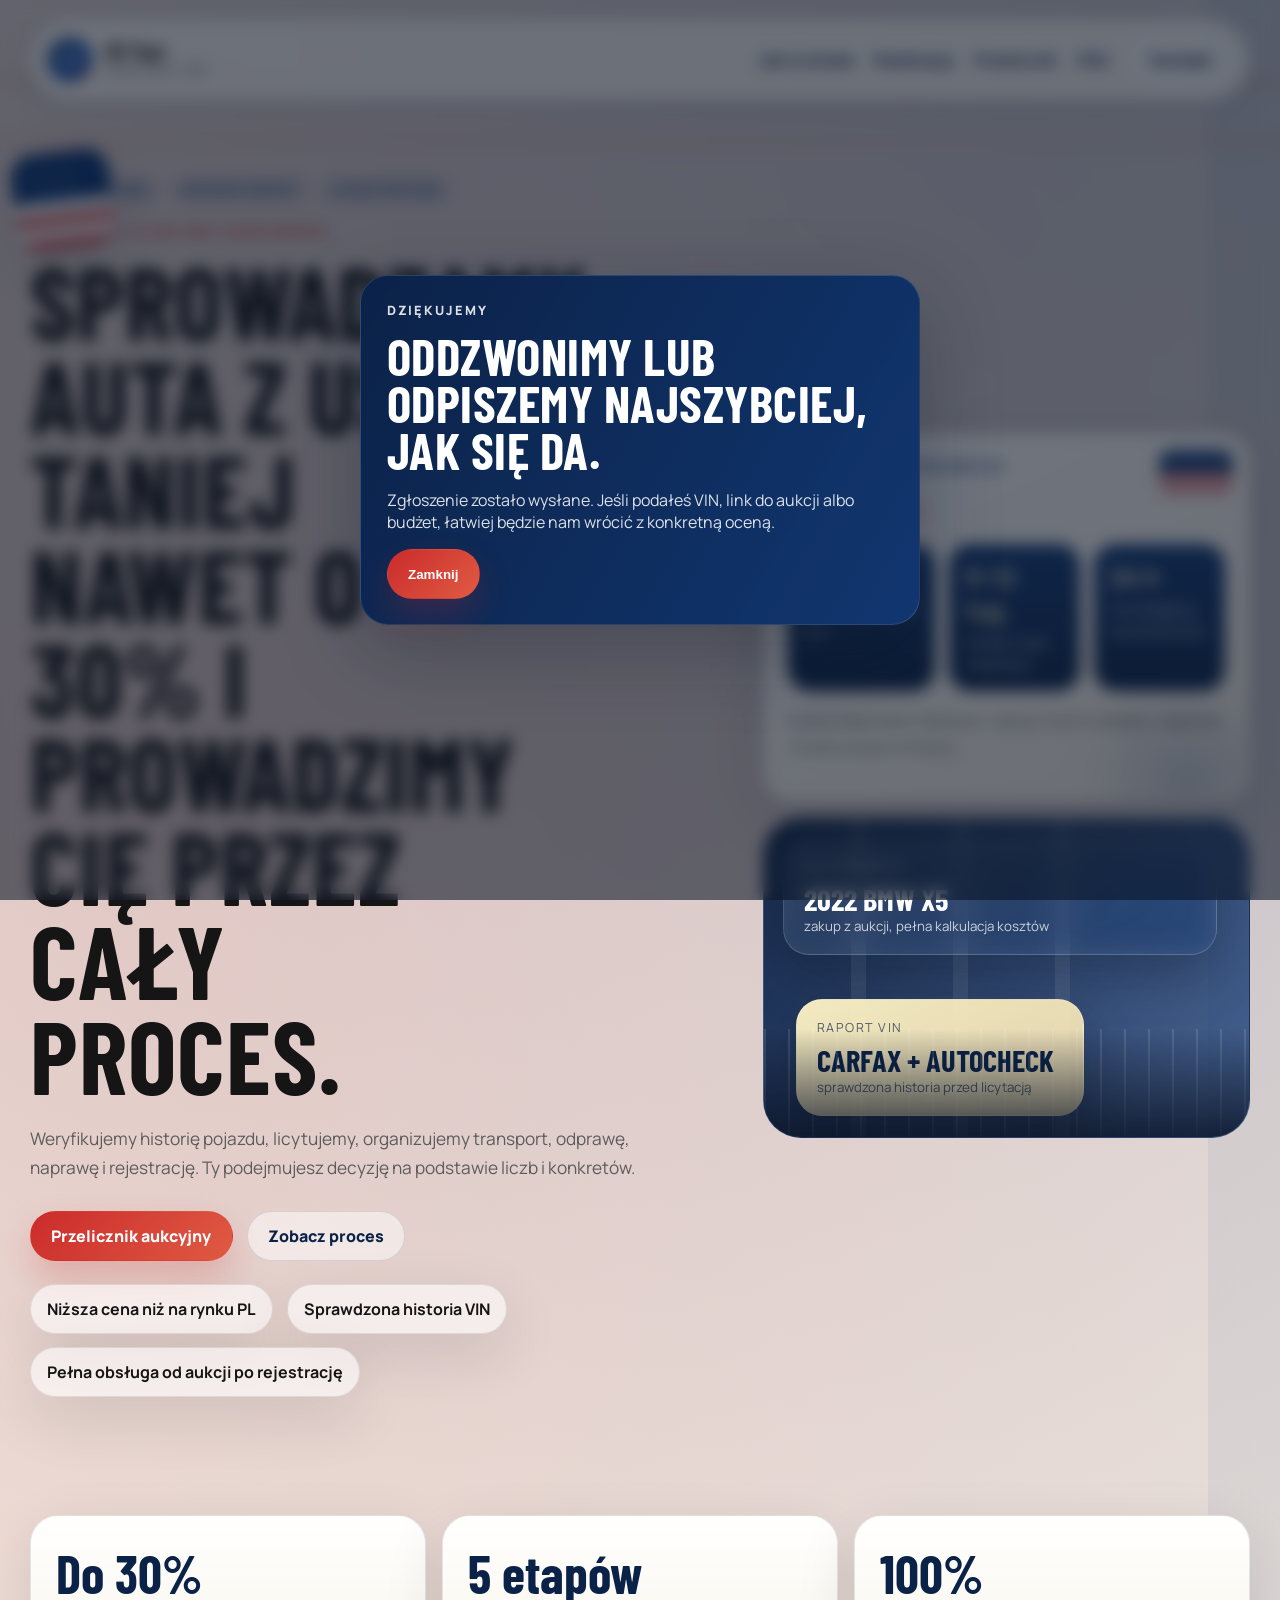
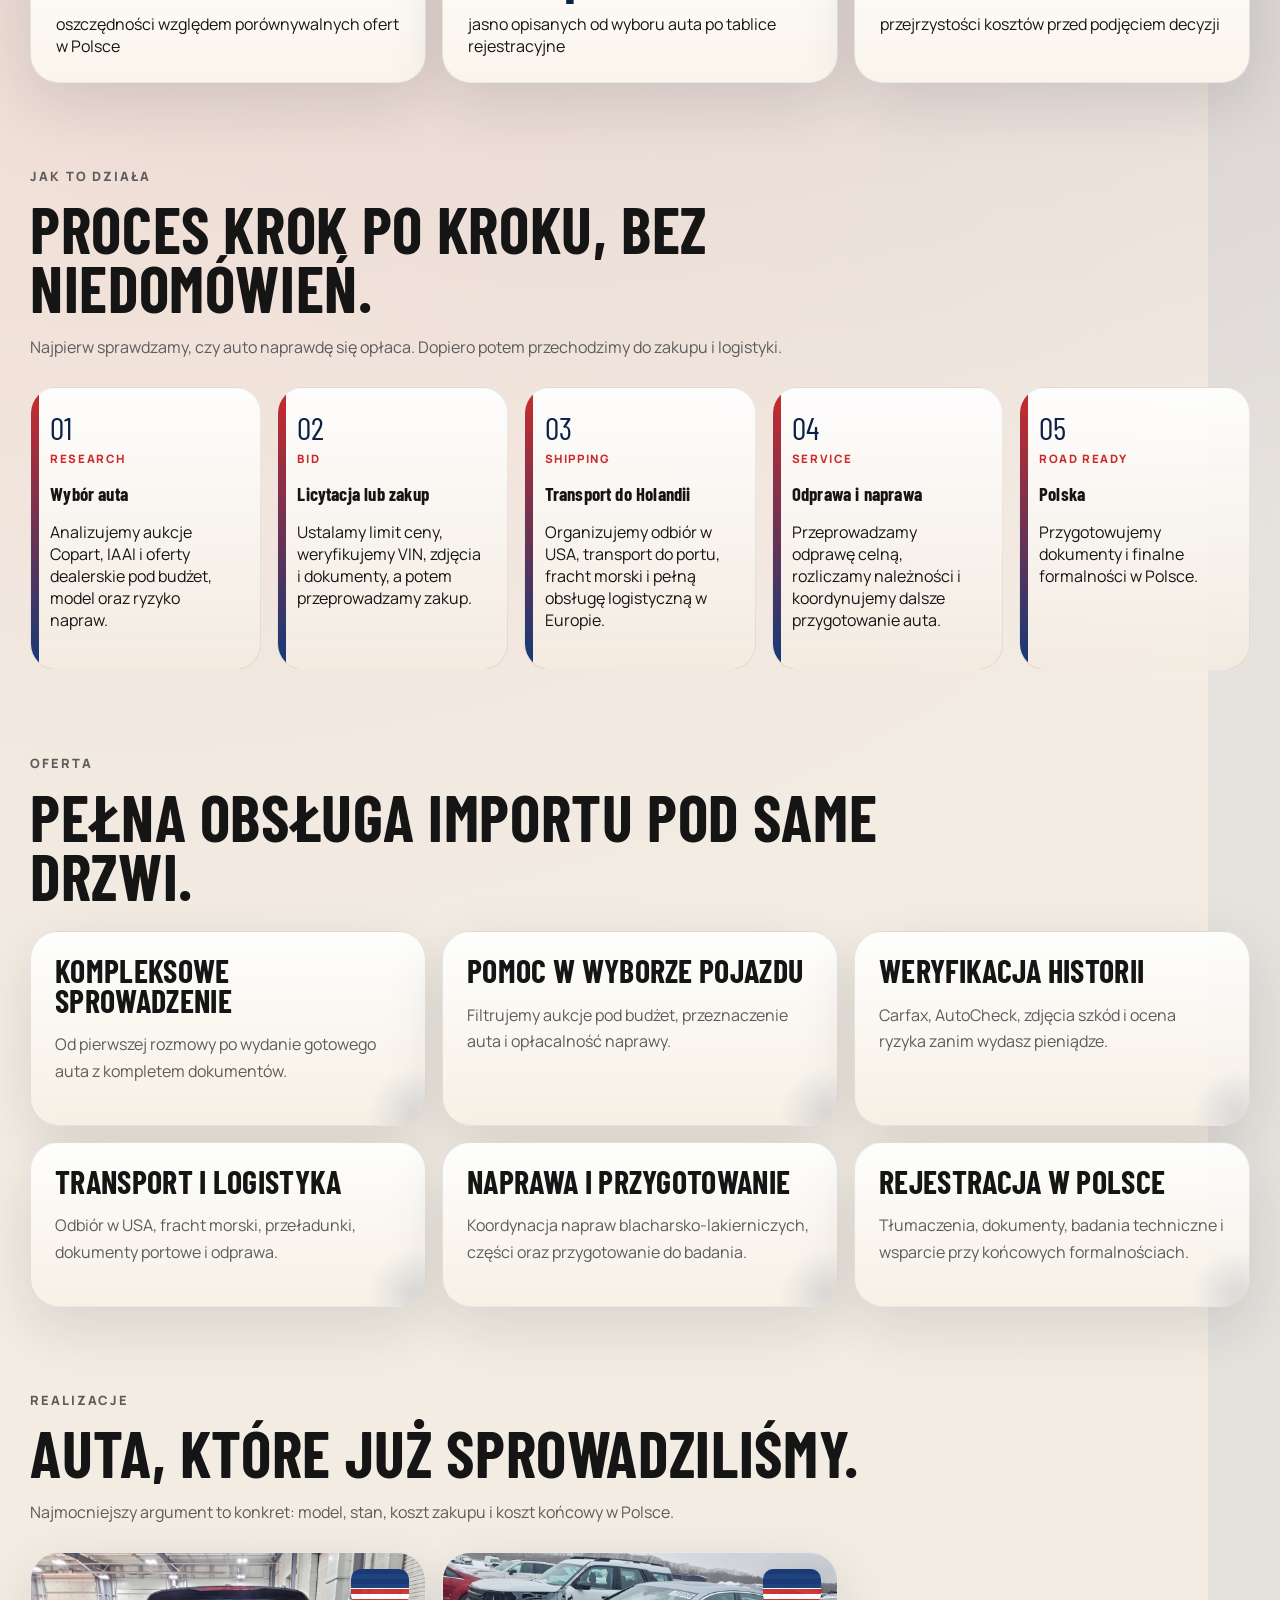
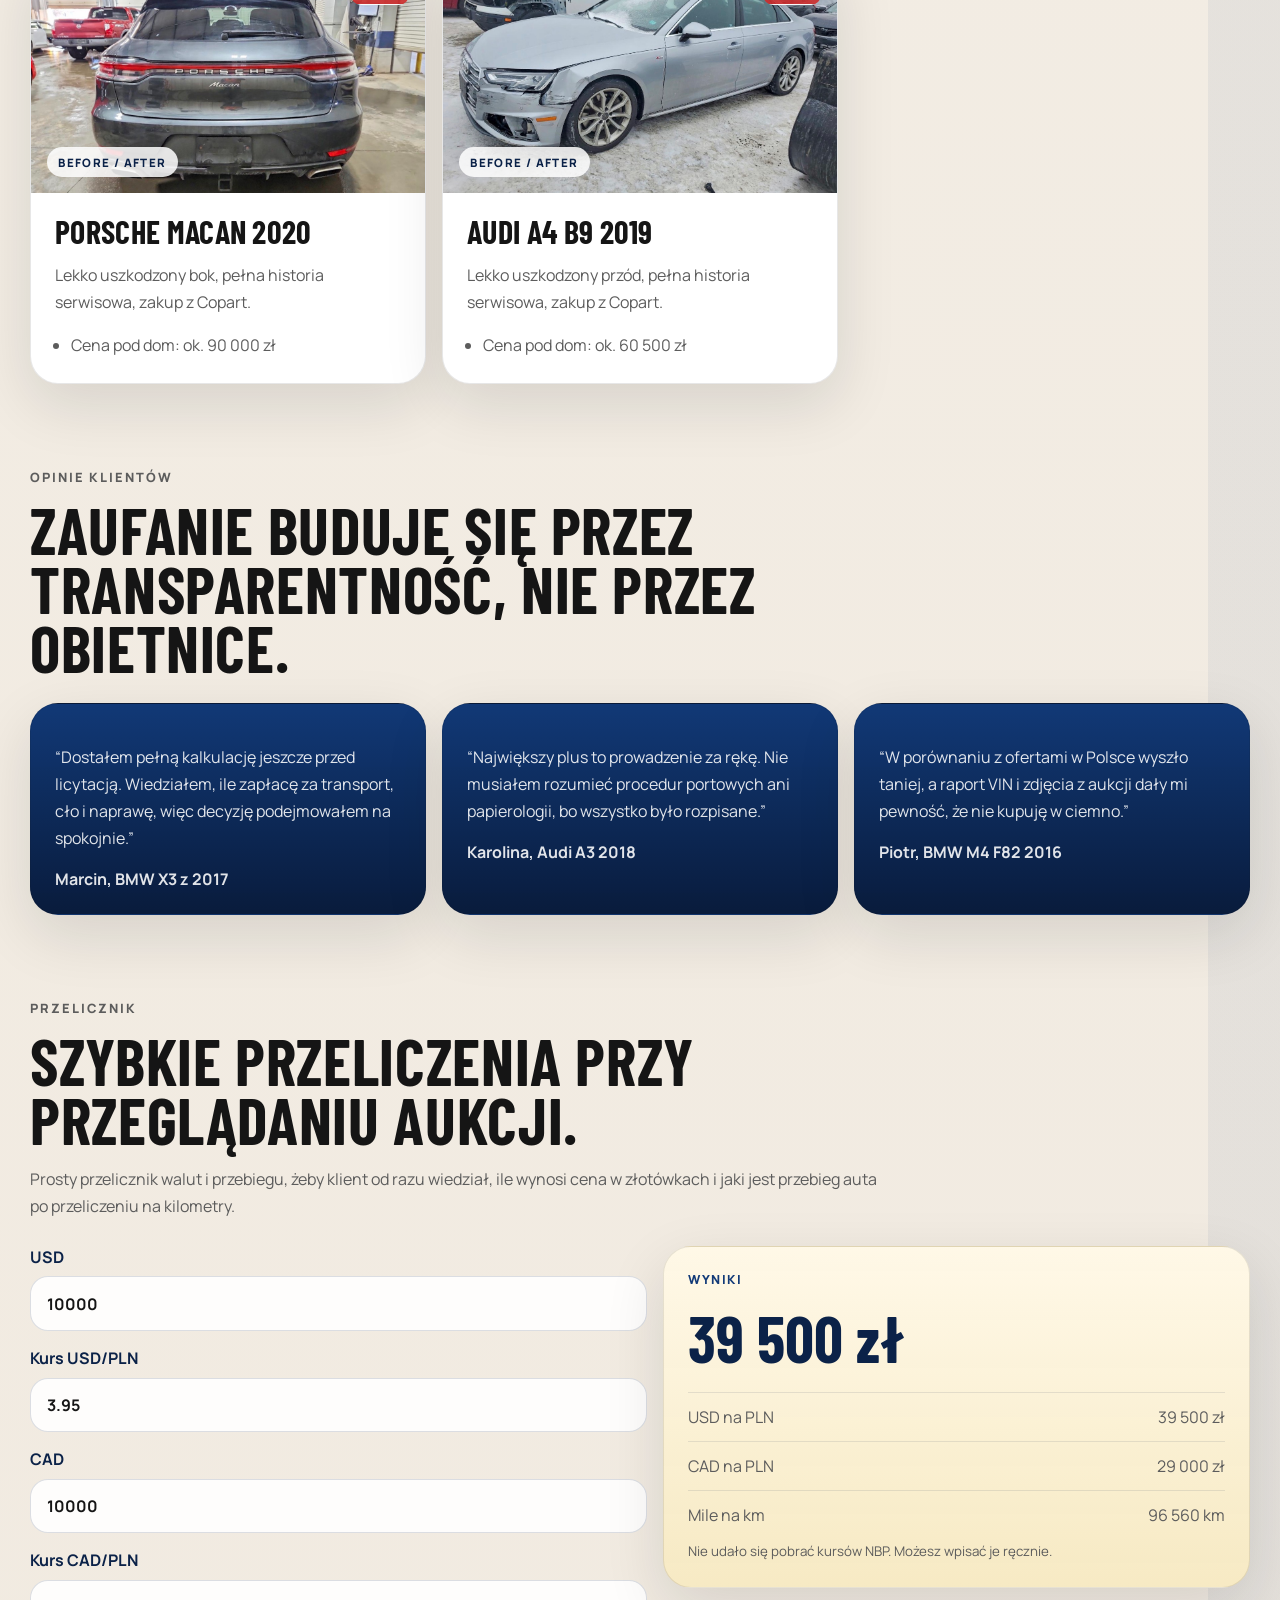
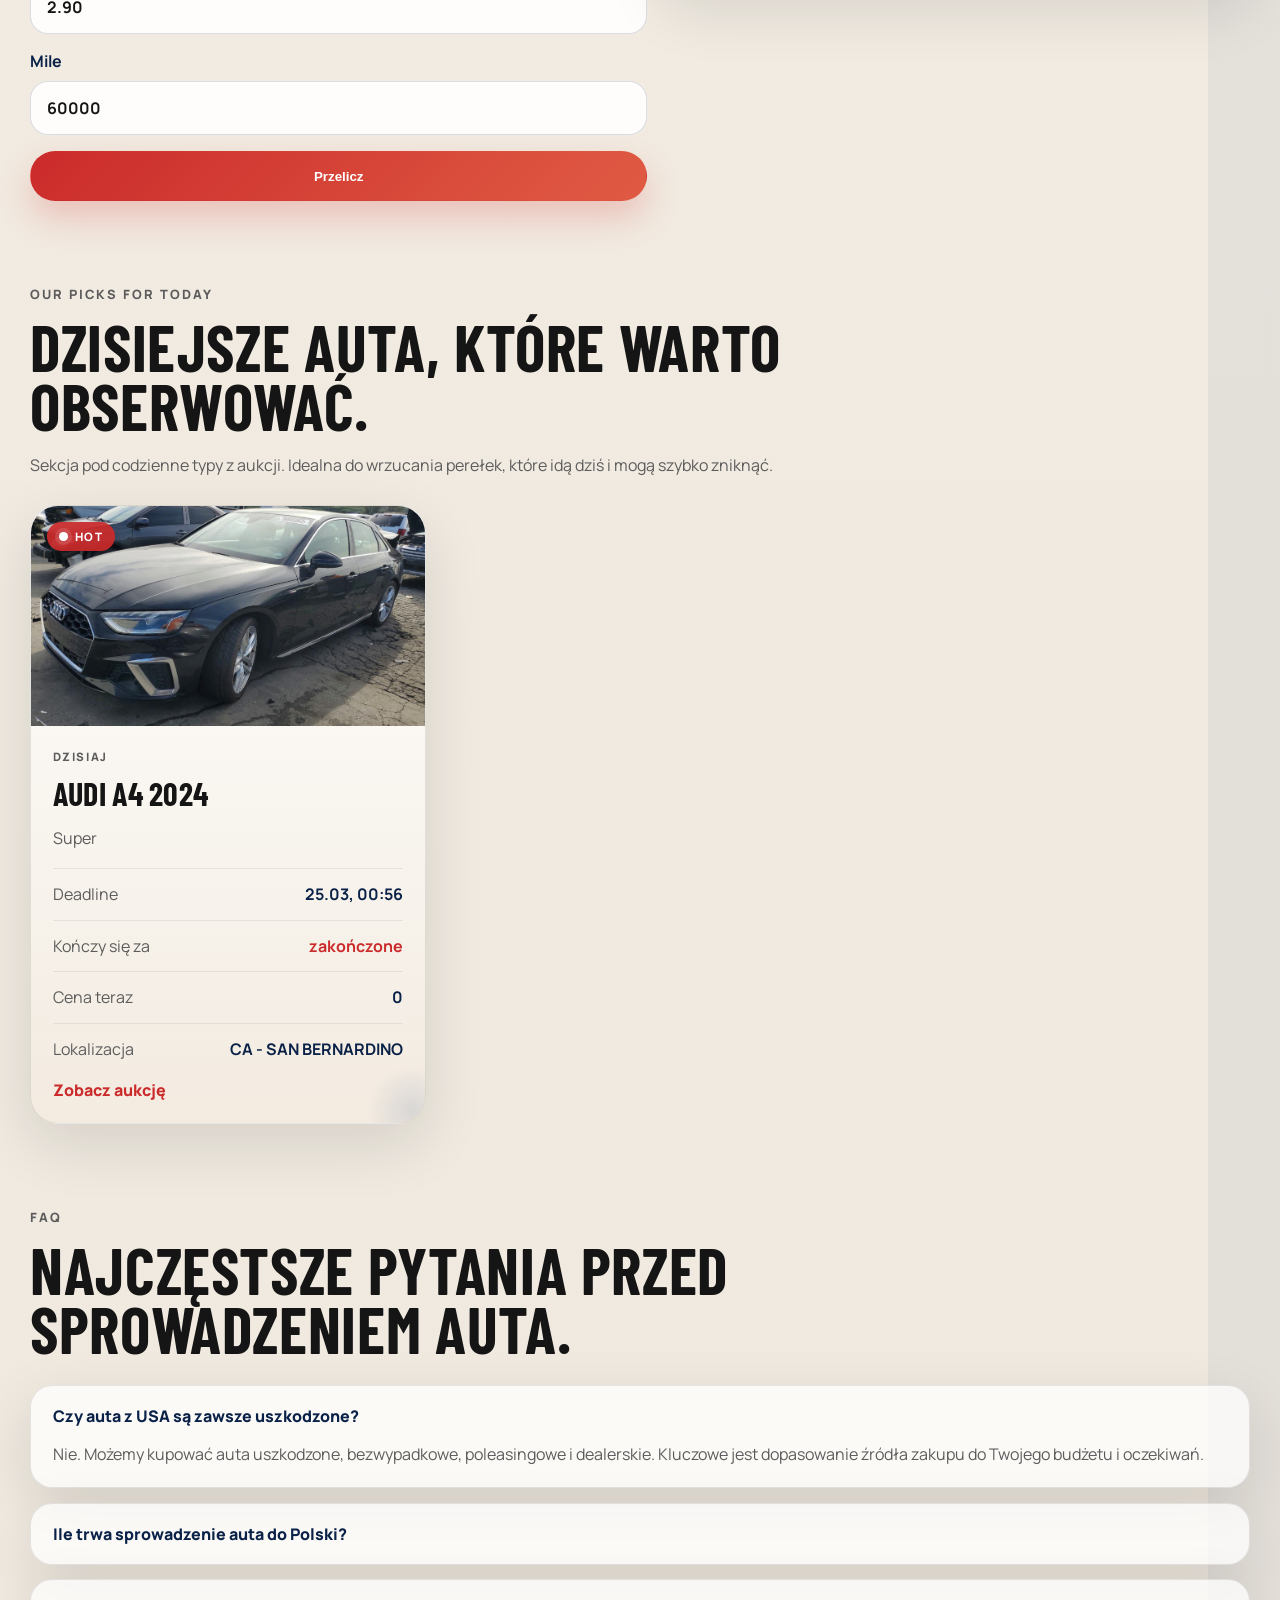
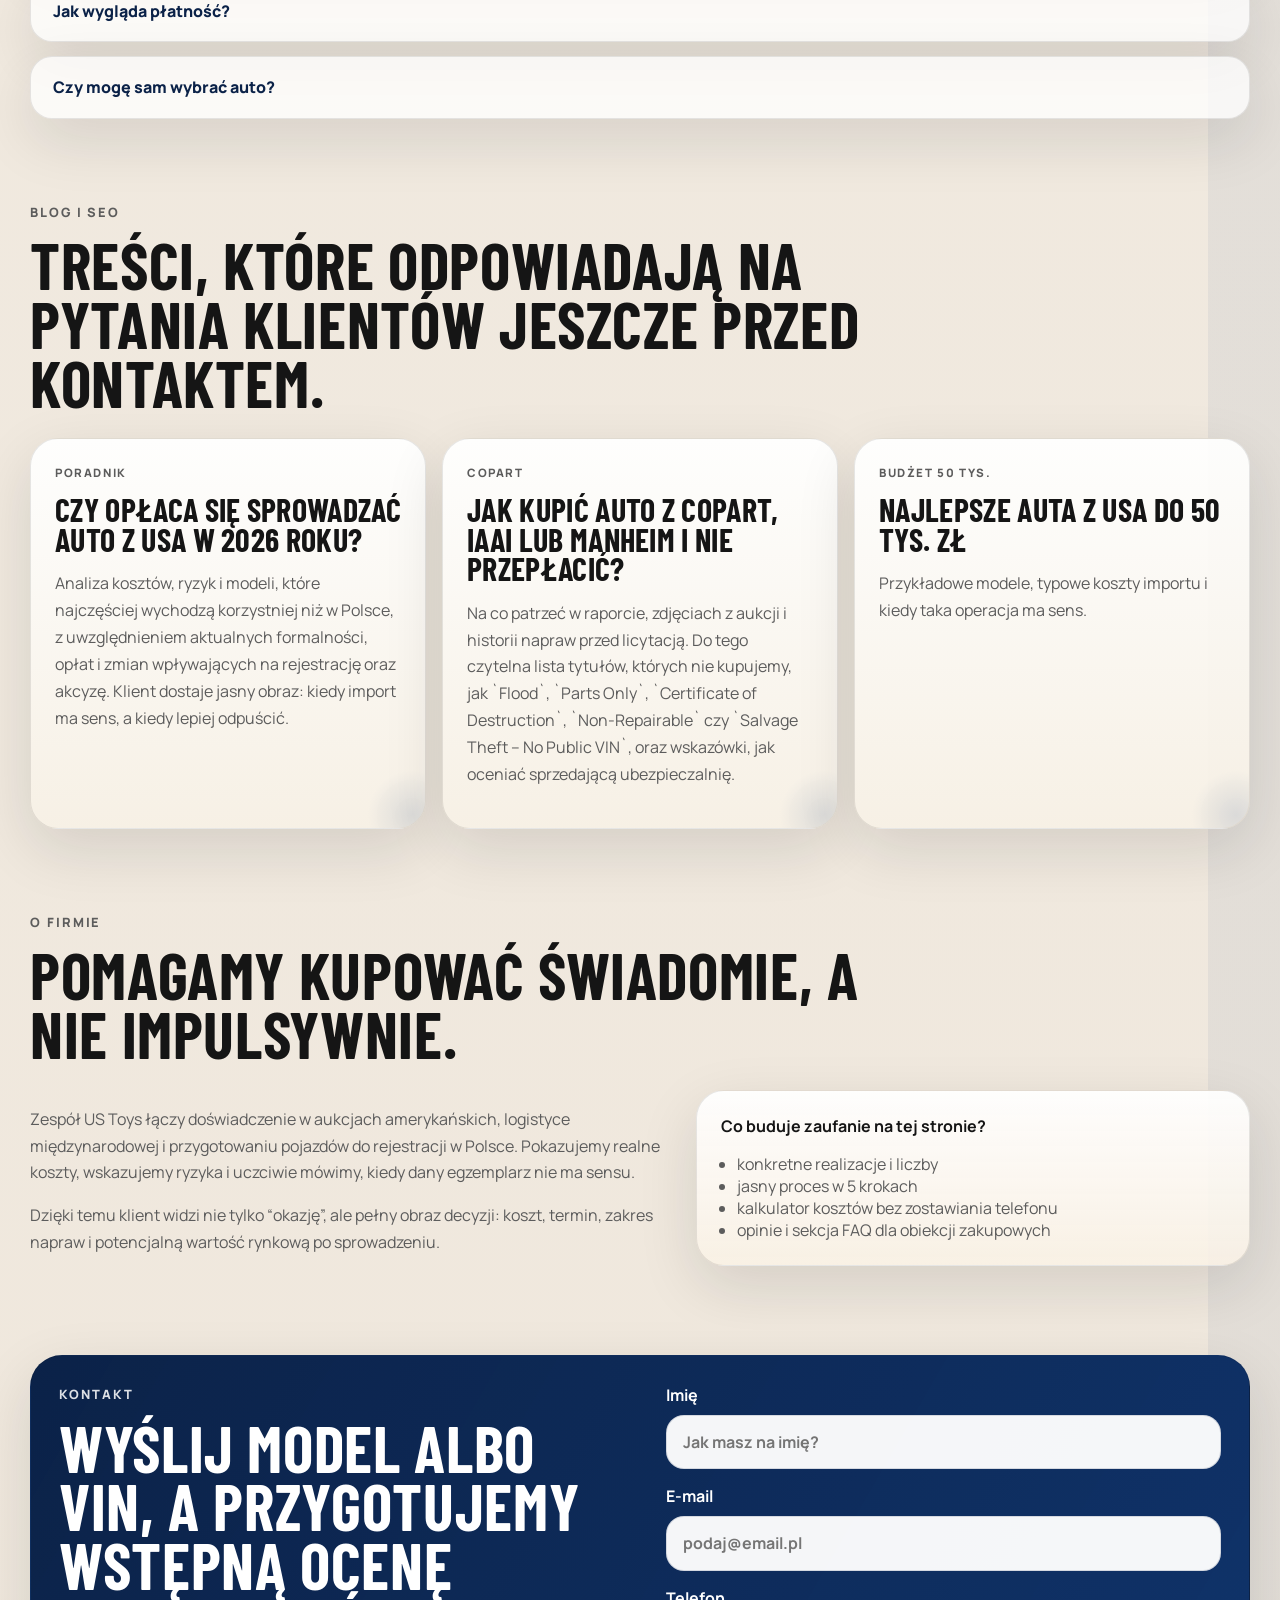
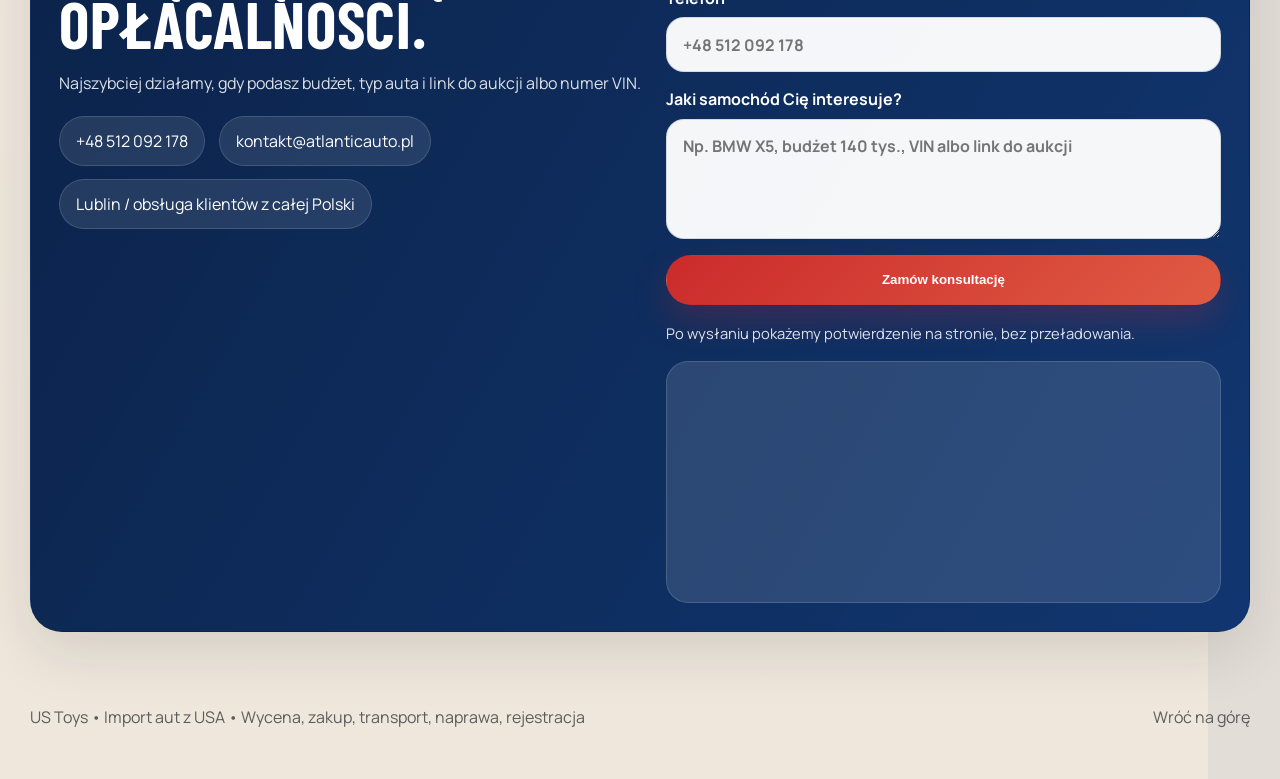
==== commit 9f365cd5: "Remove temporary front-end picks editor" ====
--- a/index.html
+++ b/index.html
@@ -318,9 +318,6 @@
             Sekcja pod codzienne typy z aukcji. Idealna do wrzucania perełek, które idą dziś i mogą
             szybko zniknąć.
           </p>
-          <div class="picks-actions">
-            <button class="button button-ghost" type="button" id="openAdminPanel">Edytuj daily board</button>
-          </div>
         </div>
         <div class="card-grid picks-grid" id="picksGrid"></div>
       </section>
@@ -495,25 +492,6 @@
       </div>
     </div>
 
-    <div class="admin-panel" id="adminPanel" hidden>
-      <div class="admin-panel-card">
-        <div class="admin-panel-header">
-          <div>
-            <p class="eyebrow">Admin</p>
-            <h3>Edytuj Our Picks For Today</h3>
-            <p class="admin-note">Zmiany zapisują się w tej przeglądarce. Możesz wrócić do danych z `picks.json` jednym kliknięciem.</p>
-          </div>
-          <button class="button button-ghost" type="button" id="closeAdminPanel">Zamknij</button>
-        </div>
-        <div class="admin-list" id="adminList"></div>
-        <div class="admin-actions">
-          <button class="button button-ghost" type="button" id="addPick">Dodaj auto</button>
-          <button class="button button-ghost" type="button" id="resetPicks">Reset do JSON</button>
-          <button class="button" type="button" id="savePicks">Zapisz board</button>
-        </div>
-      </div>
-    </div>
-
     <footer class="footer">
       <p>US Toys • Import aut z USA • Wycena, zakup, transport, naprawa, rejestracja</p>
       <a href="#top">Wróć na górę</a>
--- a/styles.css
+++ b/styles.css
@@ -937,10 +937,6 @@
   color: var(--red);
 }
 
-.picks-actions {
-  margin-top: 1rem;
-}
-
 .pick-meta {
   margin-top: 1rem;
   padding-top: 0.9rem;
@@ -1039,103 +1035,6 @@
 
 .form-popup-card p {
   color: rgba(255, 255, 255, 0.86);
-}
-
-.admin-panel {
-  position: fixed;
-  inset: 0;
-  display: grid;
-  place-items: center;
-  padding: 1rem;
-  background: rgba(8, 18, 36, 0.58);
-  backdrop-filter: blur(8px);
-  z-index: 60;
-}
-
-.admin-panel-card {
-  width: min(1100px, 100%);
-  max-height: calc(100vh - 2rem);
-  overflow: auto;
-  padding: 1.5rem;
-  border-radius: 28px;
-  background:
-    linear-gradient(180deg, rgba(255, 255, 255, 0.96), rgba(246, 239, 228, 0.94));
-  box-shadow: 0 26px 80px rgba(8, 18, 36, 0.28);
-}
-
-.admin-panel-header {
-  display: flex;
-  justify-content: space-between;
-  align-items: start;
-  gap: 1rem;
-  margin-bottom: 1rem;
-}
-
-.admin-panel-header h3 {
-  margin: 0 0 0.45rem;
-  font-size: clamp(2rem, 5vw, 3.4rem);
-  text-transform: uppercase;
-}
-
-.admin-note {
-  margin: 0;
-  color: var(--muted);
-}
-
-.admin-list {
-  display: grid;
-  gap: 1rem;
-}
-
-.admin-item {
-  padding: 1rem;
-  border-radius: 22px;
-  border: 1px solid rgba(11, 34, 72, 0.1);
-  background: rgba(255, 255, 255, 0.78);
-}
-
-.admin-item-header {
-  display: flex;
-  justify-content: space-between;
-  align-items: center;
-  gap: 1rem;
-  margin-bottom: 1rem;
-}
-
-.admin-grid {
-  display: grid;
-  grid-template-columns: repeat(2, 1fr);
-  gap: 0.9rem;
-}
-
-.admin-grid label {
-  display: grid;
-  gap: 0.45rem;
-  font-weight: 700;
-  color: var(--navy-deep);
-}
-
-.admin-grid input,
-.admin-grid textarea,
-.admin-grid select {
-  width: 100%;
-  border: 1px solid rgba(11, 34, 72, 0.14);
-  border-radius: 16px;
-  padding: 0.9rem 1rem;
-  background: rgba(255, 255, 255, 0.92);
-  font: inherit;
-  color: var(--ink);
-}
-
-.admin-full {
-  grid-column: 1 / -1;
-}
-
-.admin-actions {
-  display: flex;
-  gap: 0.85rem;
-  flex-wrap: wrap;
-  margin-top: 1.2rem;
 }
 
 .success-page {
@@ -1209,7 +1108,6 @@
   .trust-points,
   .contact-points,
   .footer,
-  .admin-panel-header,
   .hero-grid,
   .timeline,
   .card-grid,
@@ -1219,8 +1117,7 @@
   .calculator-layout,
   .about-layout,
   .contact-panel,
-  .metrics,
-  .admin-grid {
+  .metrics {
     display: grid;
     grid-template-columns: 1fr;
   }
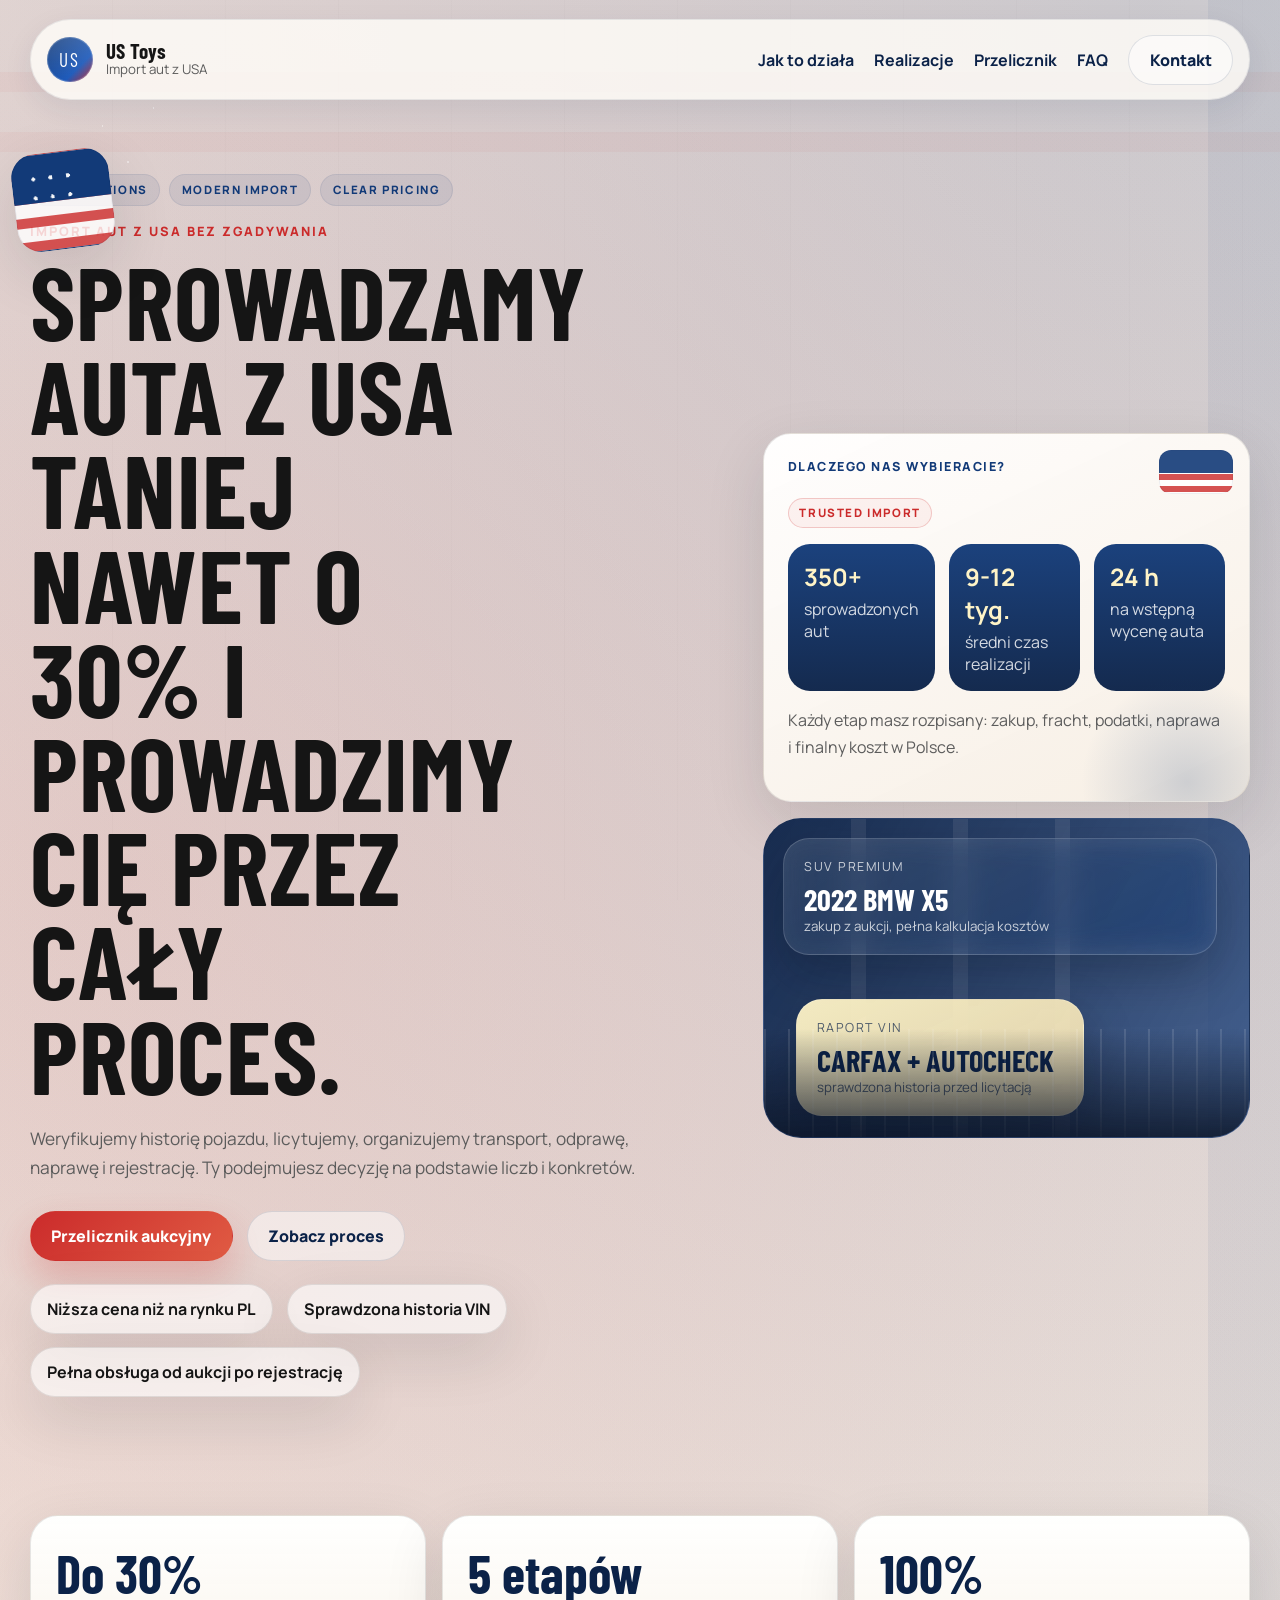
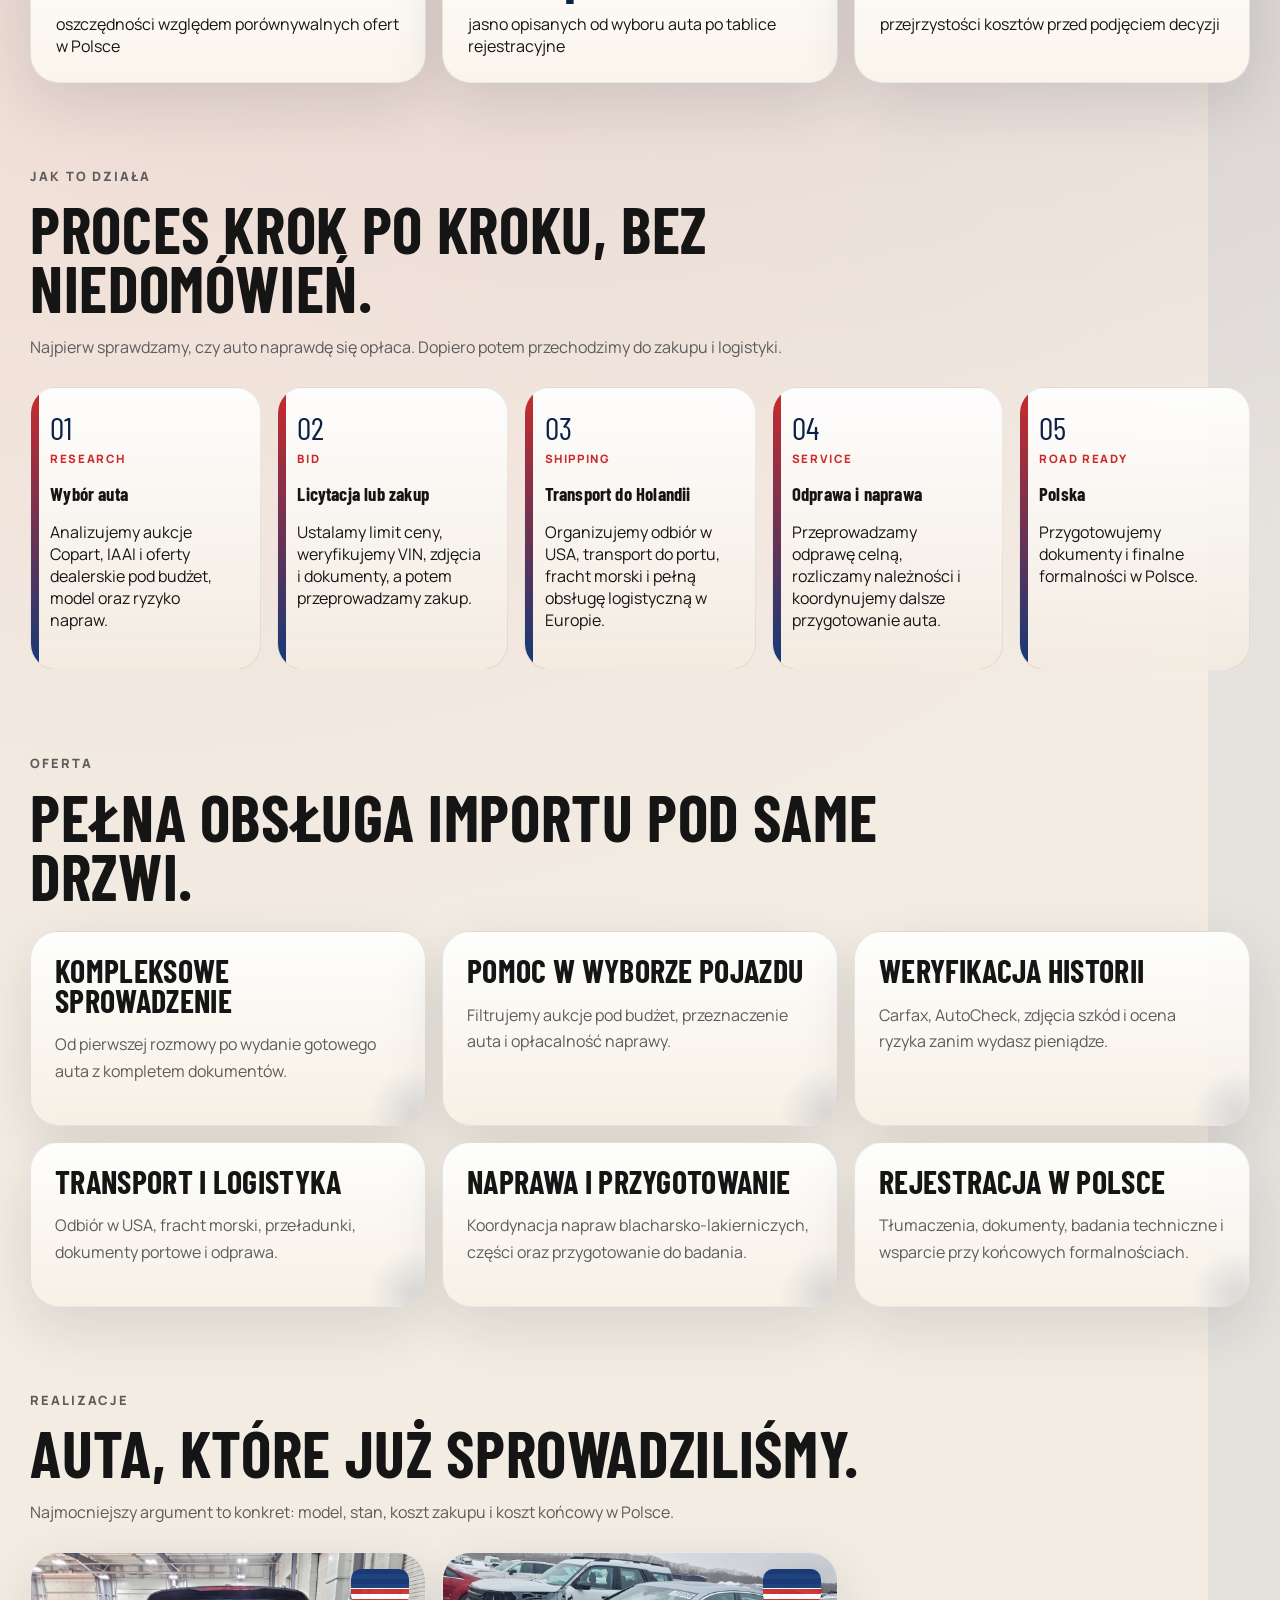
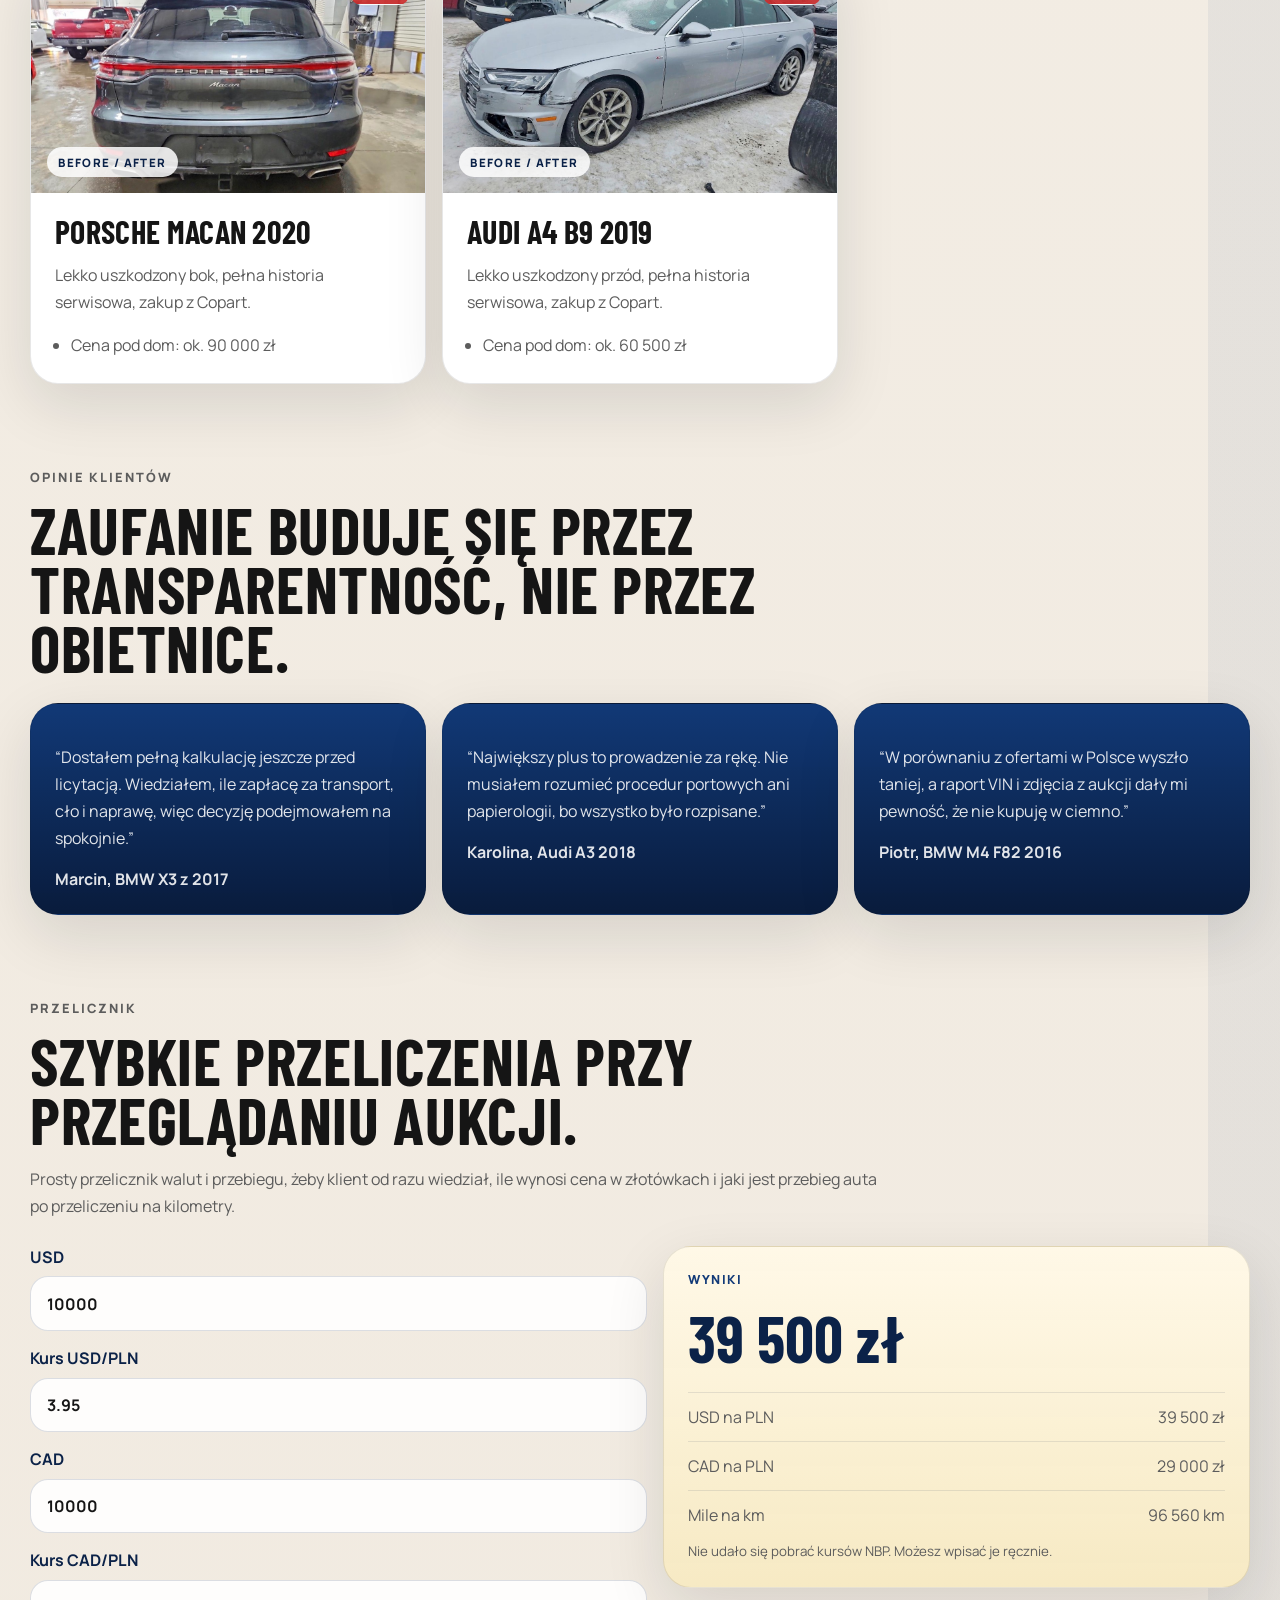
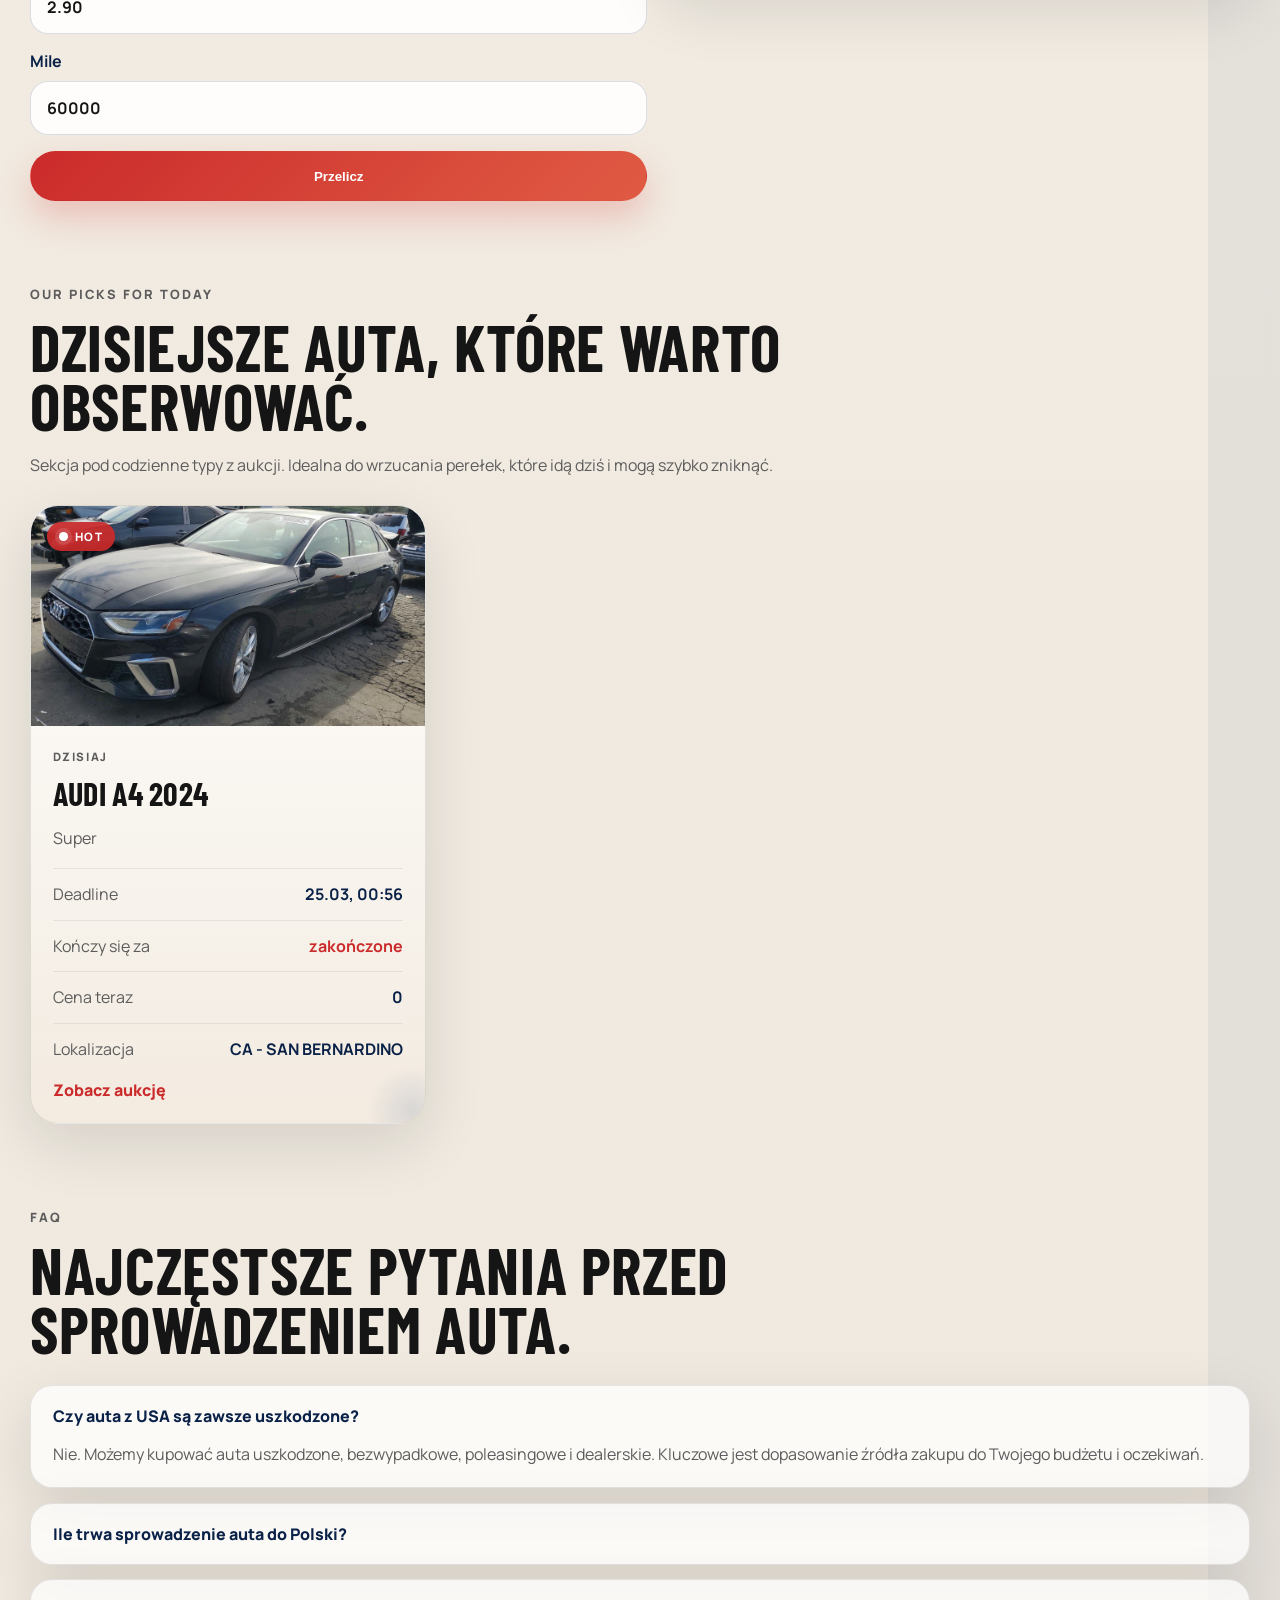
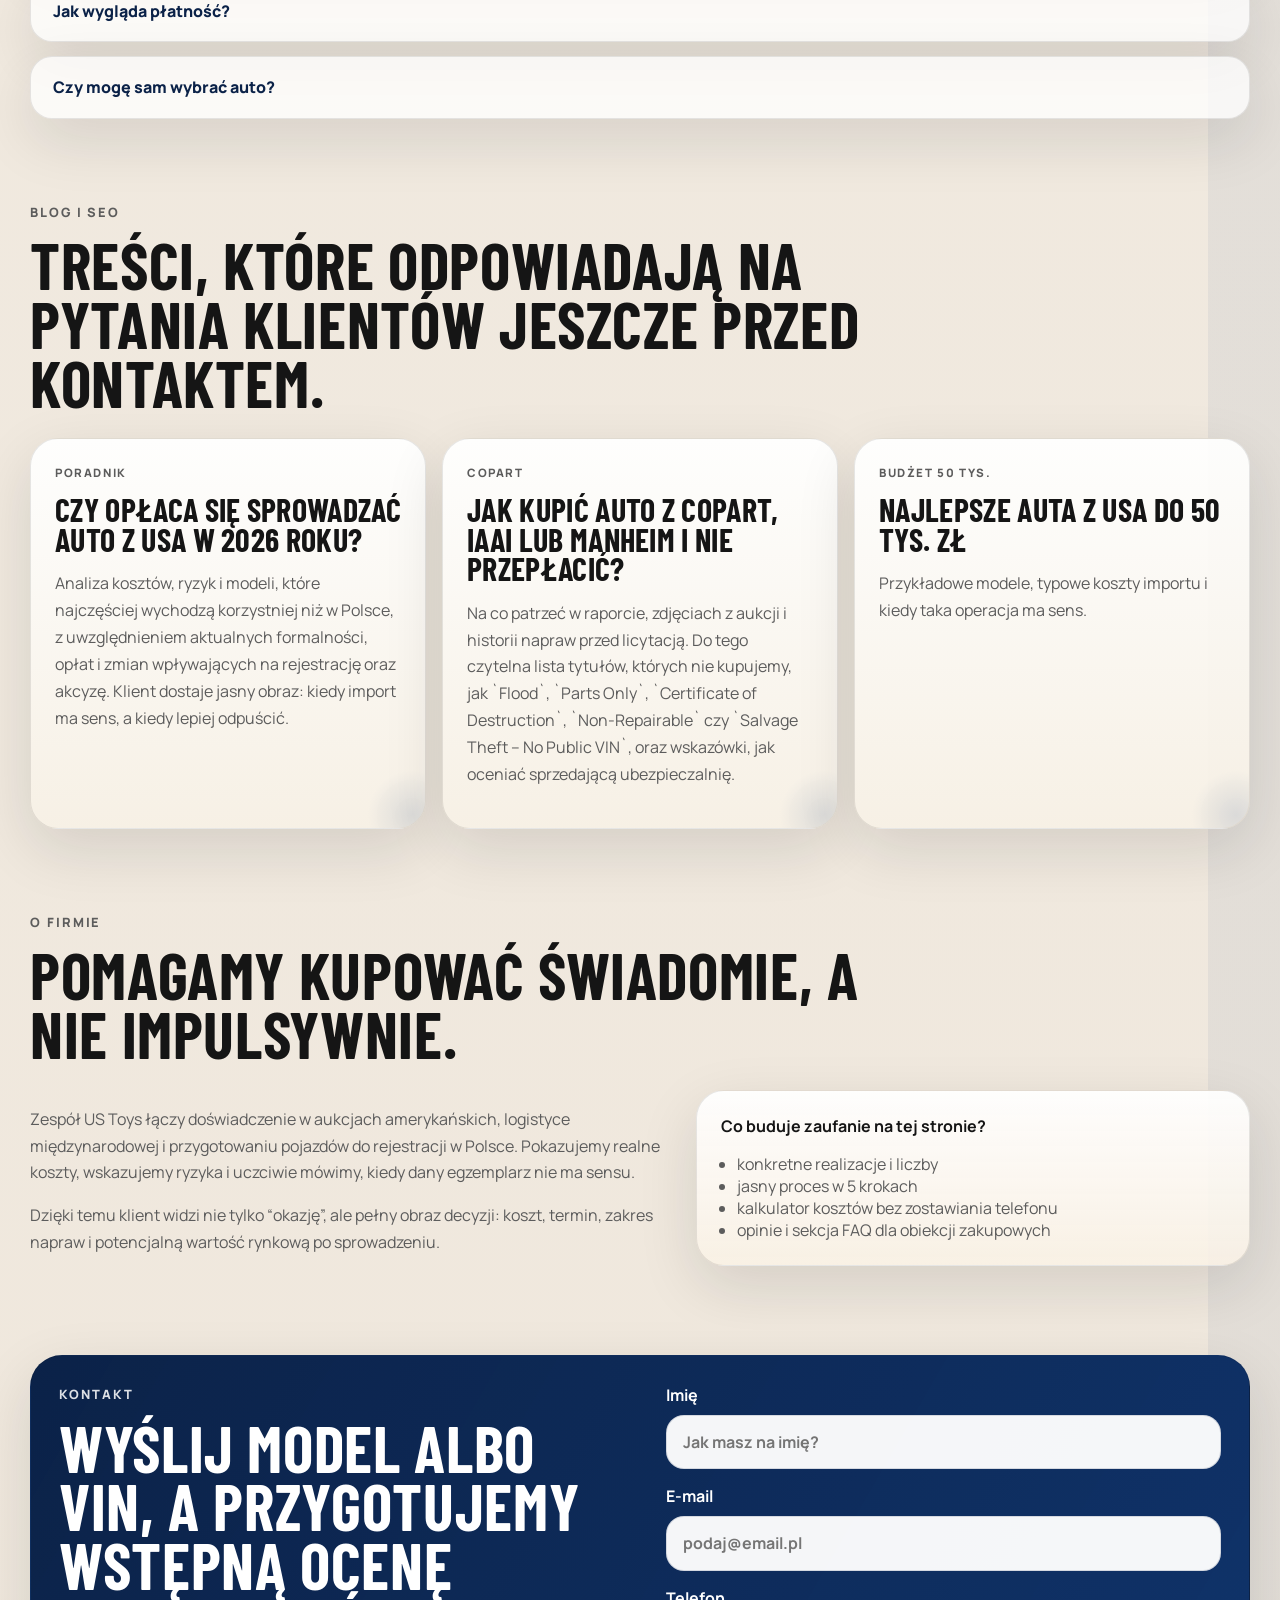
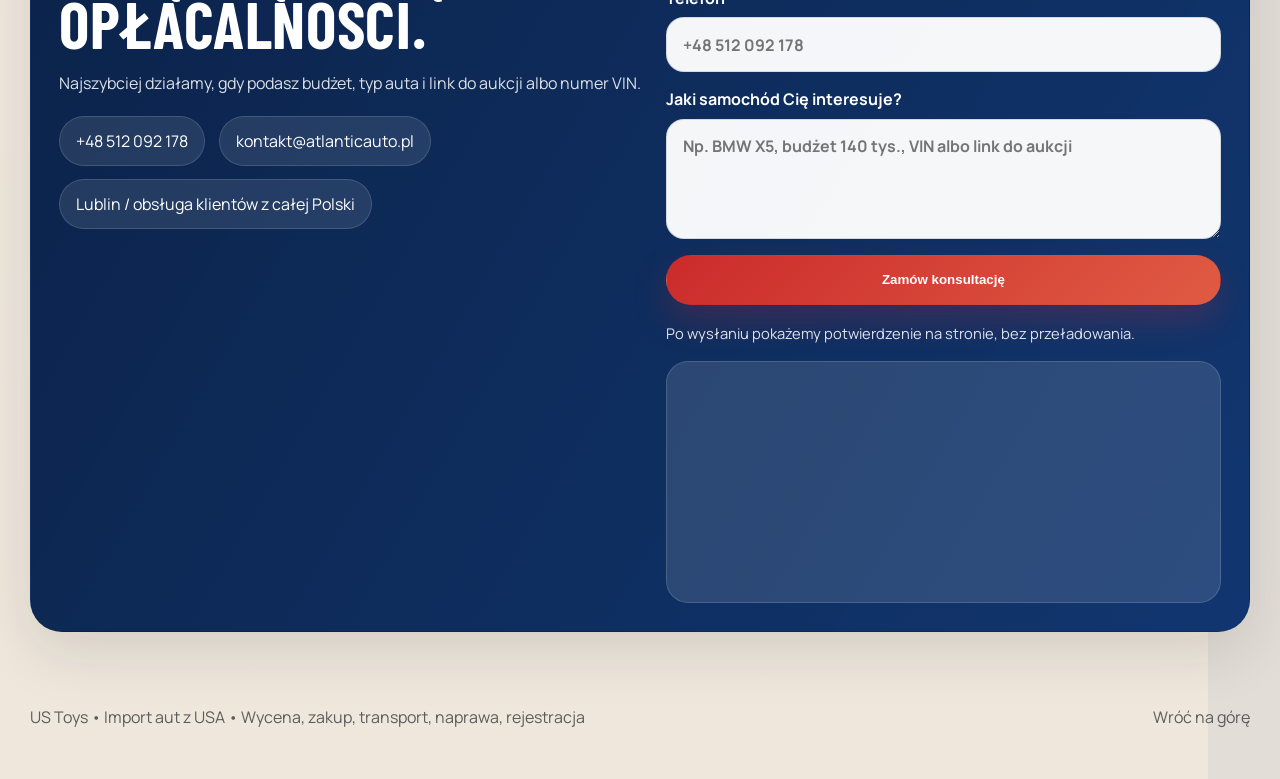
==== commit ef3d7cad: "Add SEO and Open Graph metadata" ====
--- a/index.html
+++ b/index.html
@@ -3,11 +3,35 @@
   <head>
     <meta charset="UTF-8" />
     <meta name="viewport" content="width=device-width, initial-scale=1.0" />
-    <title>Import aut z USA | Kompleksowe sprowadzenie samochodu</title>
+    <title>US Toys | Import aut z USA pod zamówienie</title>
     <meta
       name="description"
-      content="Sprowadzamy auta z USA od wyboru aukcji po rejestrację w Polsce. Sprawdź proces, realizacje i oszacuj koszt importu w prostym kalkulatorze."
+      content="US Toys sprowadza auta z USA od wyboru aukcji po rejestrację w Polsce. Sprawdź proces, realizacje, przelicznik walut i aktualne Our Picks For Today."
     />
+    <meta name="robots" content="index,follow" />
+    <meta name="theme-color" content="#123a78" />
+    <link rel="canonical" href="https://us-toys.netlify.app/" />
+    <link rel="icon" href="/favicon.svg" type="image/svg+xml" />
+
+    <meta property="og:type" content="website" />
+    <meta property="og:locale" content="pl_PL" />
+    <meta property="og:site_name" content="US Toys" />
+    <meta property="og:title" content="US Toys | Import aut z USA pod zamówienie" />
+    <meta
+      property="og:description"
+      content="Sprowadzamy auta z USA pod zamówienie, od analizy aukcji po finalne formalności w Polsce. Zobacz realizacje i dzisiejsze perełki aukcyjne."
+    />
+    <meta property="og:url" content="https://us-toys.netlify.app/" />
+    <meta property="og:image" content="https://us-toys.netlify.app/IMG_2575.jpg" />
+    <meta property="og:image:alt" content="US Toys - import aut z USA" />
+
+    <meta name="twitter:card" content="summary_large_image" />
+    <meta name="twitter:title" content="US Toys | Import aut z USA pod zamówienie" />
+    <meta
+      name="twitter:description"
+      content="Import aut z USA od aukcji po rejestrację w Polsce. Realizacje, przelicznik i Our Picks For Today."
+    />
+    <meta name="twitter:image" content="https://us-toys.netlify.app/IMG_2575.jpg" />
     <link rel="preconnect" href="https://fonts.googleapis.com" />
     <link rel="preconnect" href="https://fonts.gstatic.com" crossorigin />
     <link
@@ -15,6 +39,24 @@
       rel="stylesheet"
     />
     <link rel="stylesheet" href="styles.css" />
+
+    <script type="application/ld+json">
+      {
+        "@context": "https://schema.org",
+        "@type": "AutoDealer",
+        "name": "US Toys",
+        "url": "https://us-toys.netlify.app/",
+        "telephone": "+48 512 092 178",
+        "email": "kontakt@atlanticauto.pl",
+        "address": {
+          "@type": "PostalAddress",
+          "addressLocality": "Lublin",
+          "addressCountry": "PL"
+        },
+        "areaServed": "Poland",
+        "description": "Import aut z USA pod zamówienie, od analizy aukcji po rejestrację w Polsce."
+      }
+    </script>
   </head>
   <body>
     <header class="hero" id="top">
--- a/styles.css
+++ b/styles.css
@@ -1013,6 +1013,10 @@
   background: rgba(8, 18, 36, 0.58);
   backdrop-filter: blur(8px);
   z-index: 50;
+}
+
+.form-popup[hidden] {
+  display: none !important;
 }
 
 .form-popup-card {
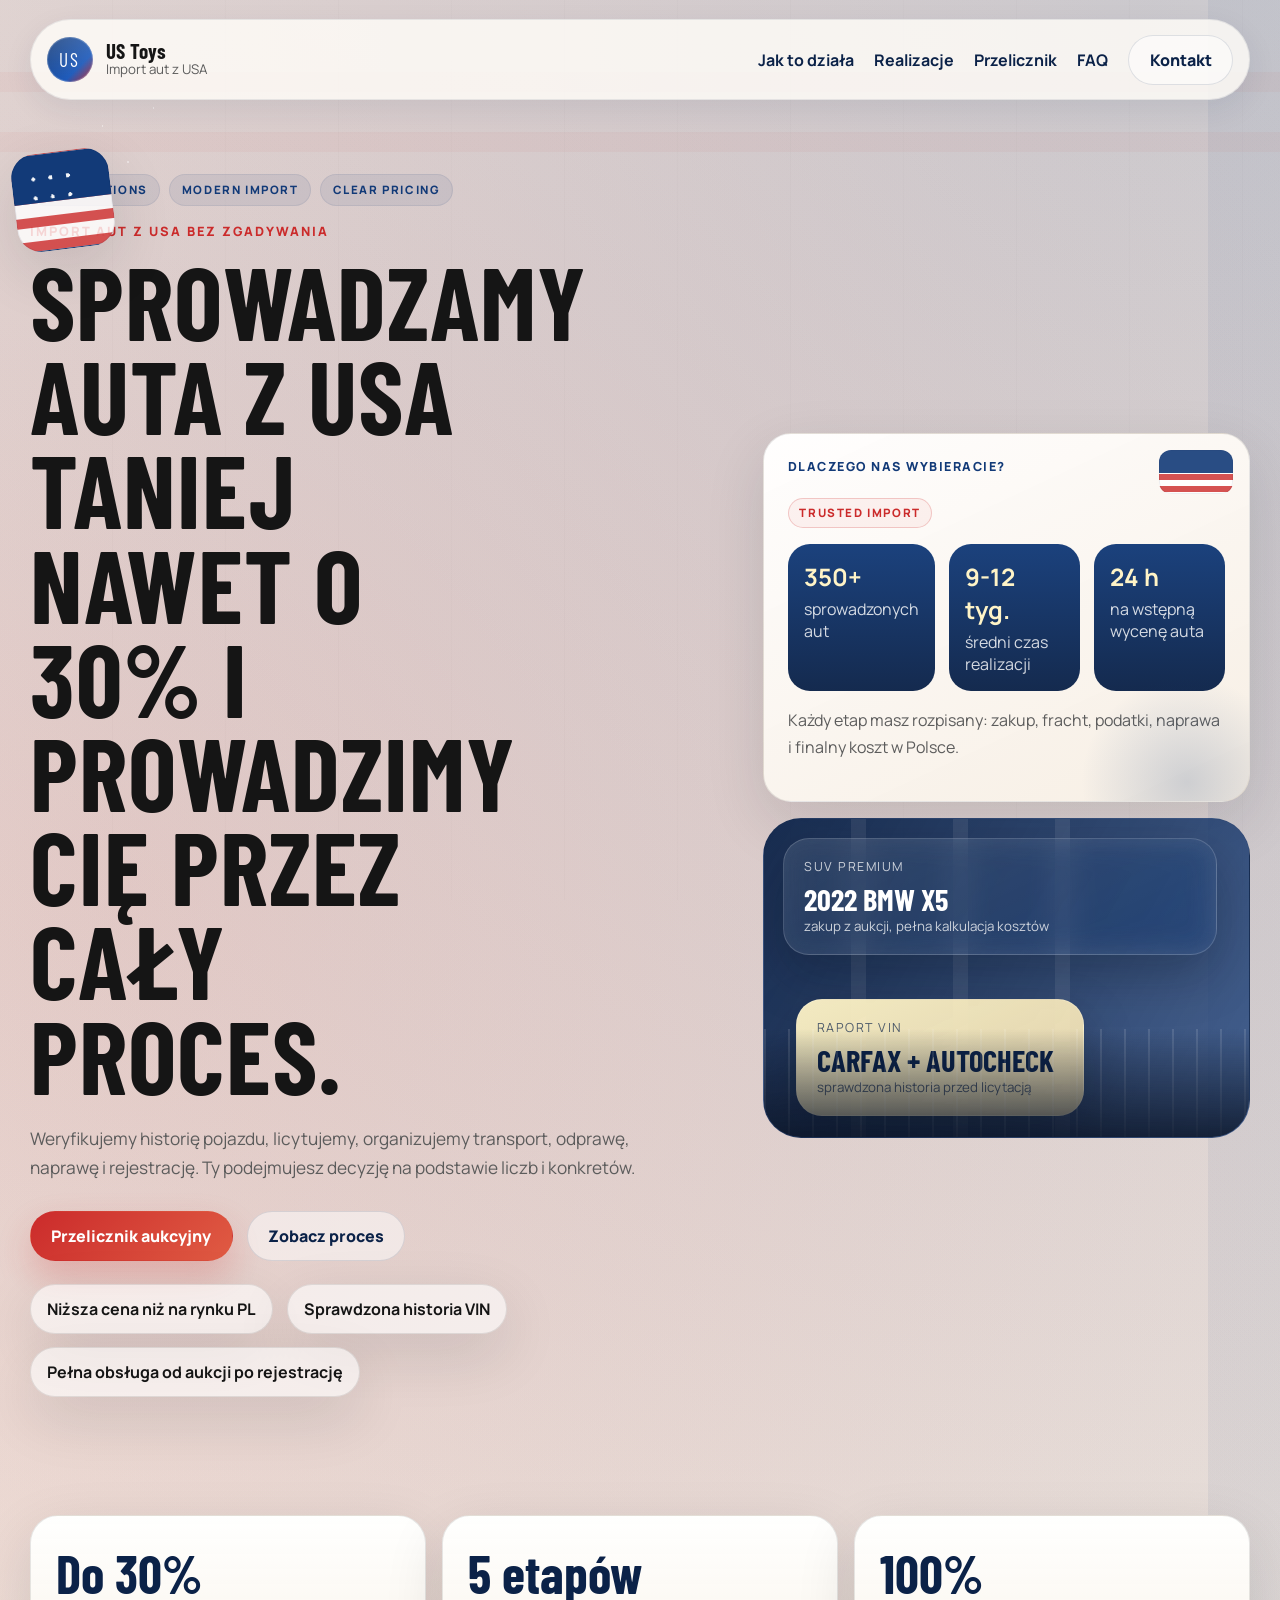
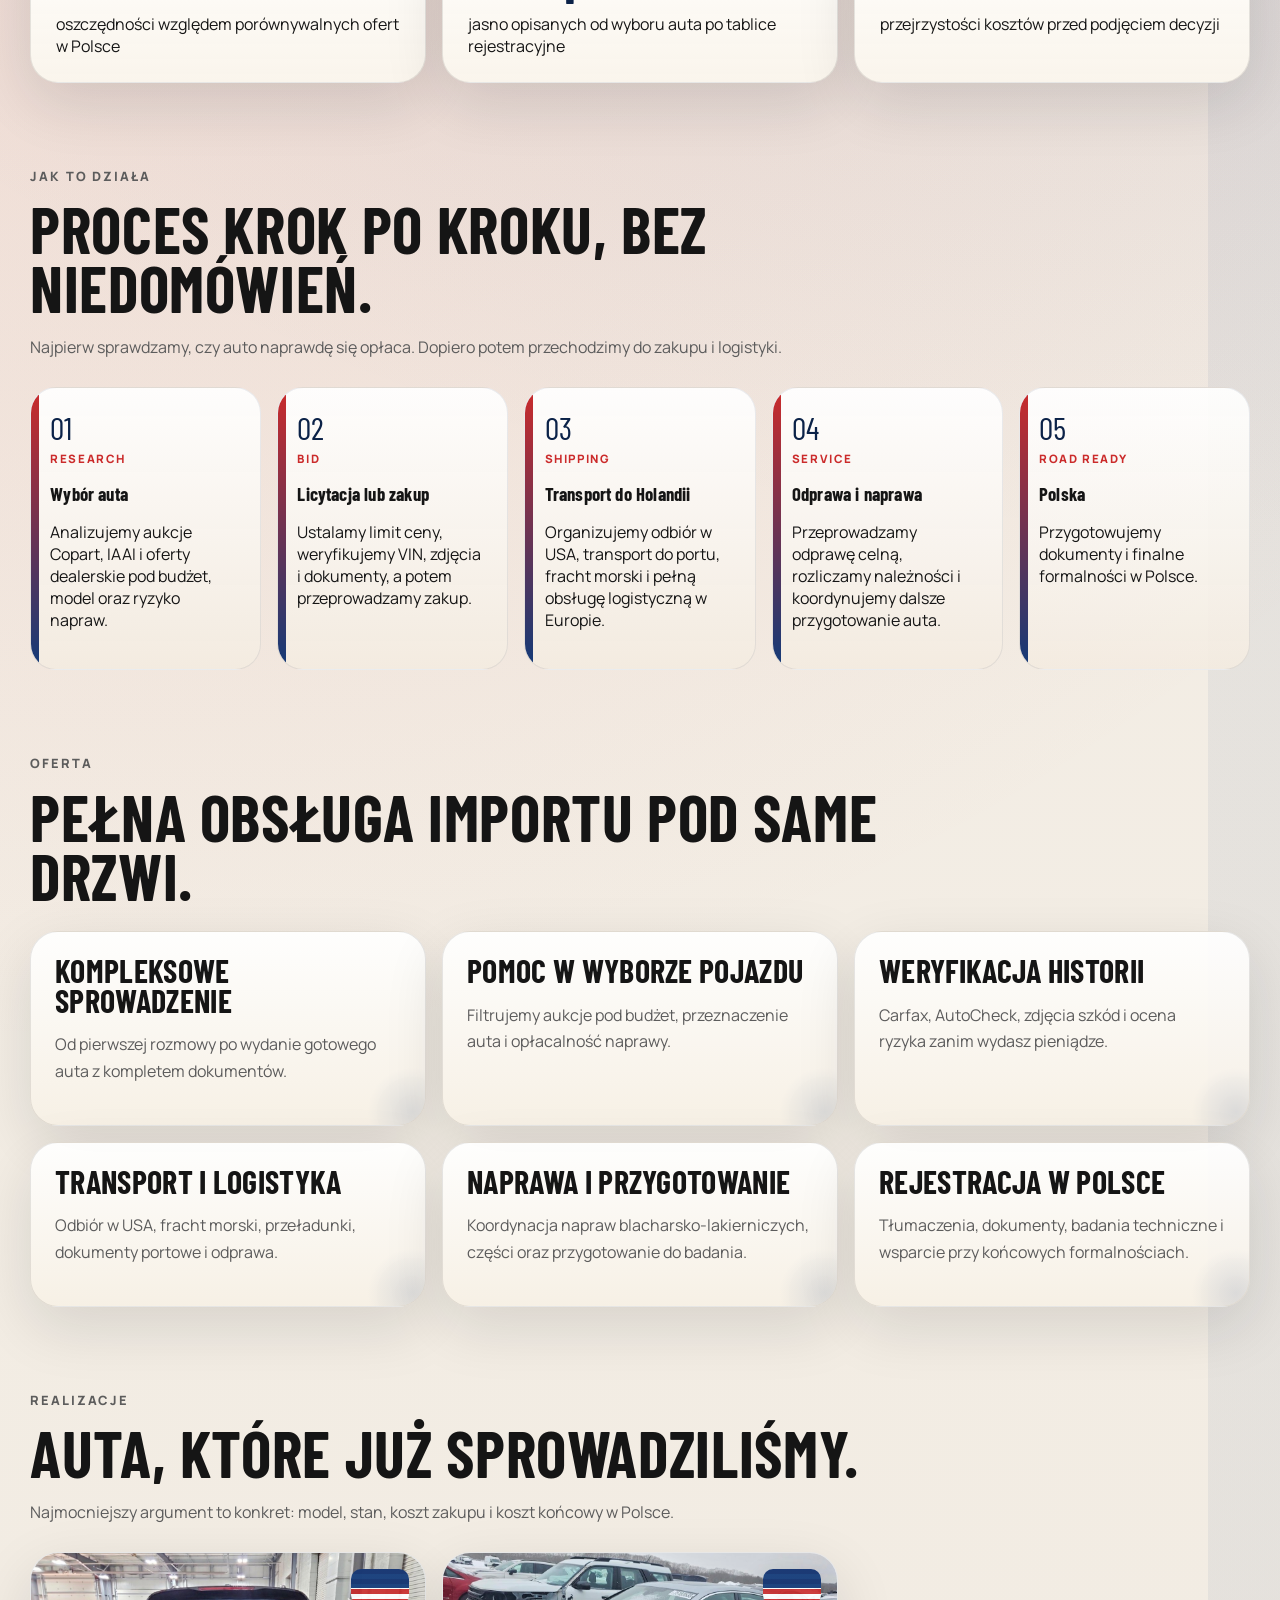
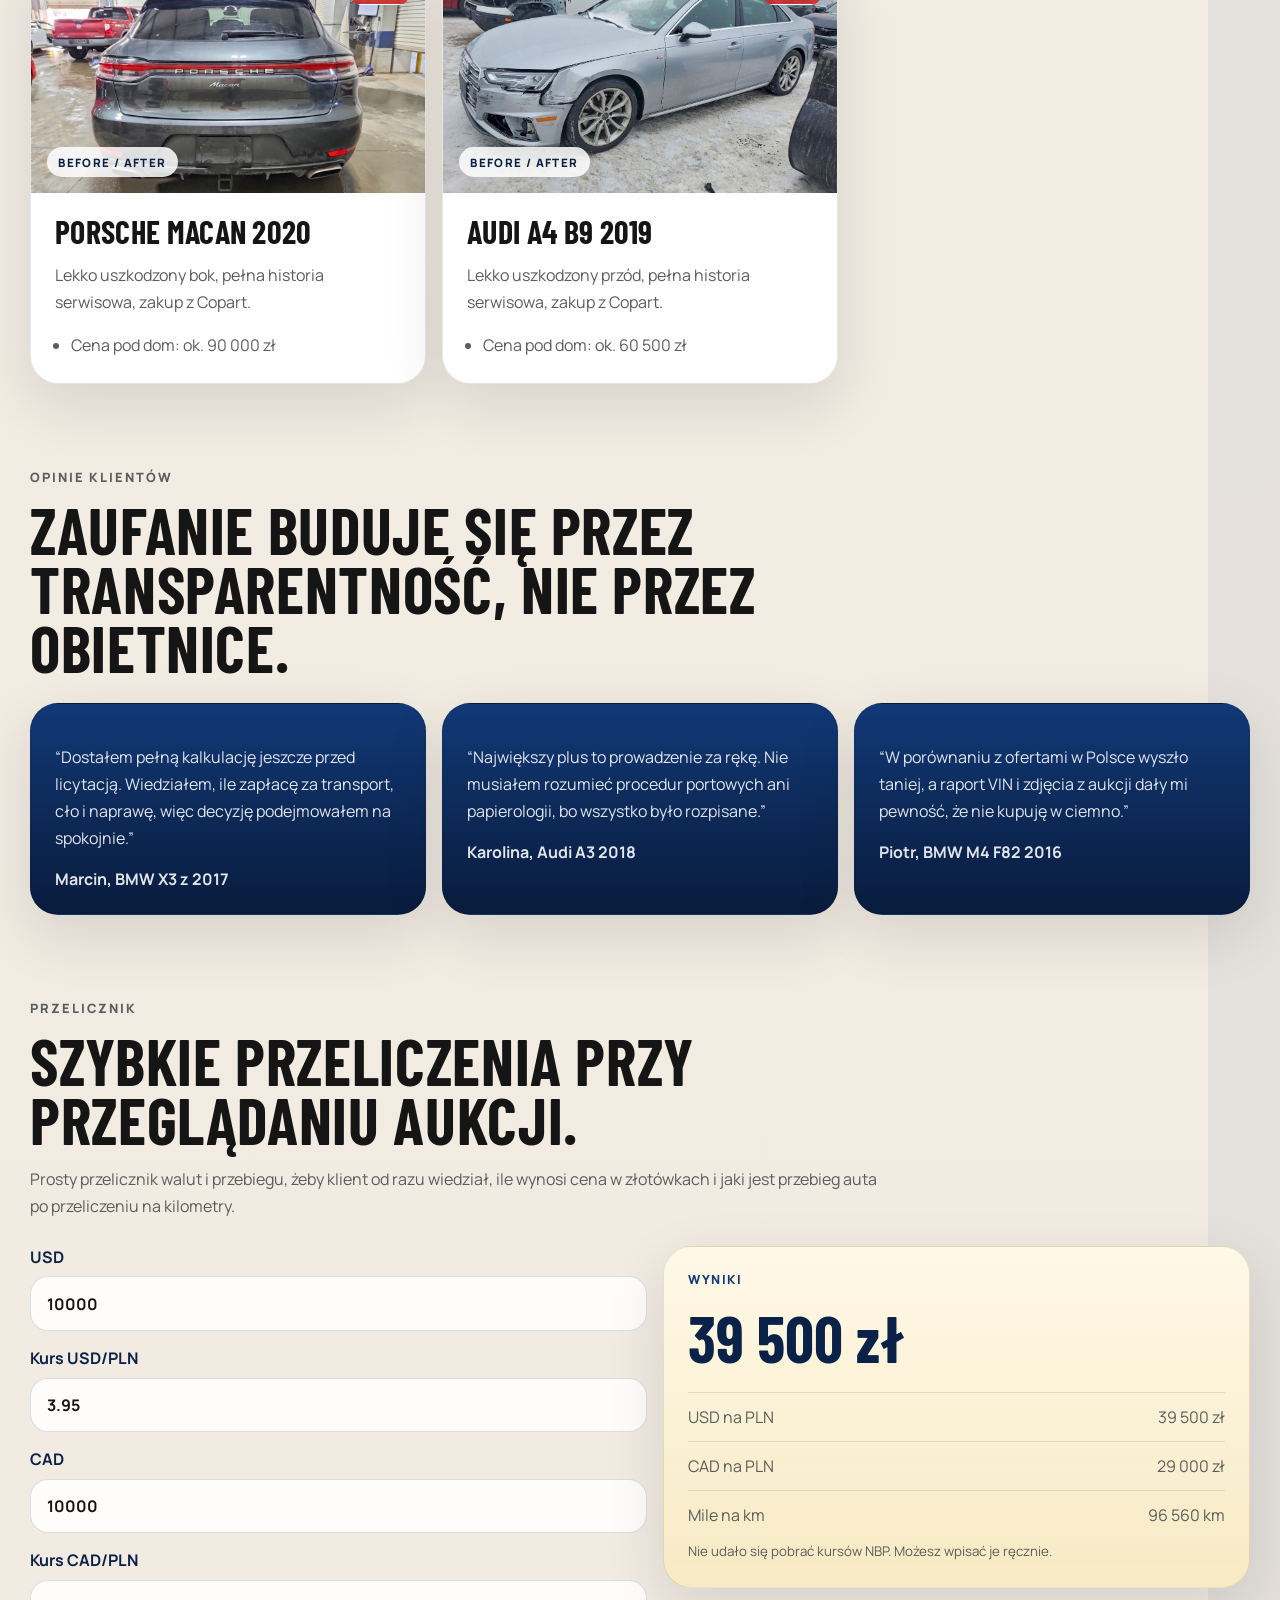
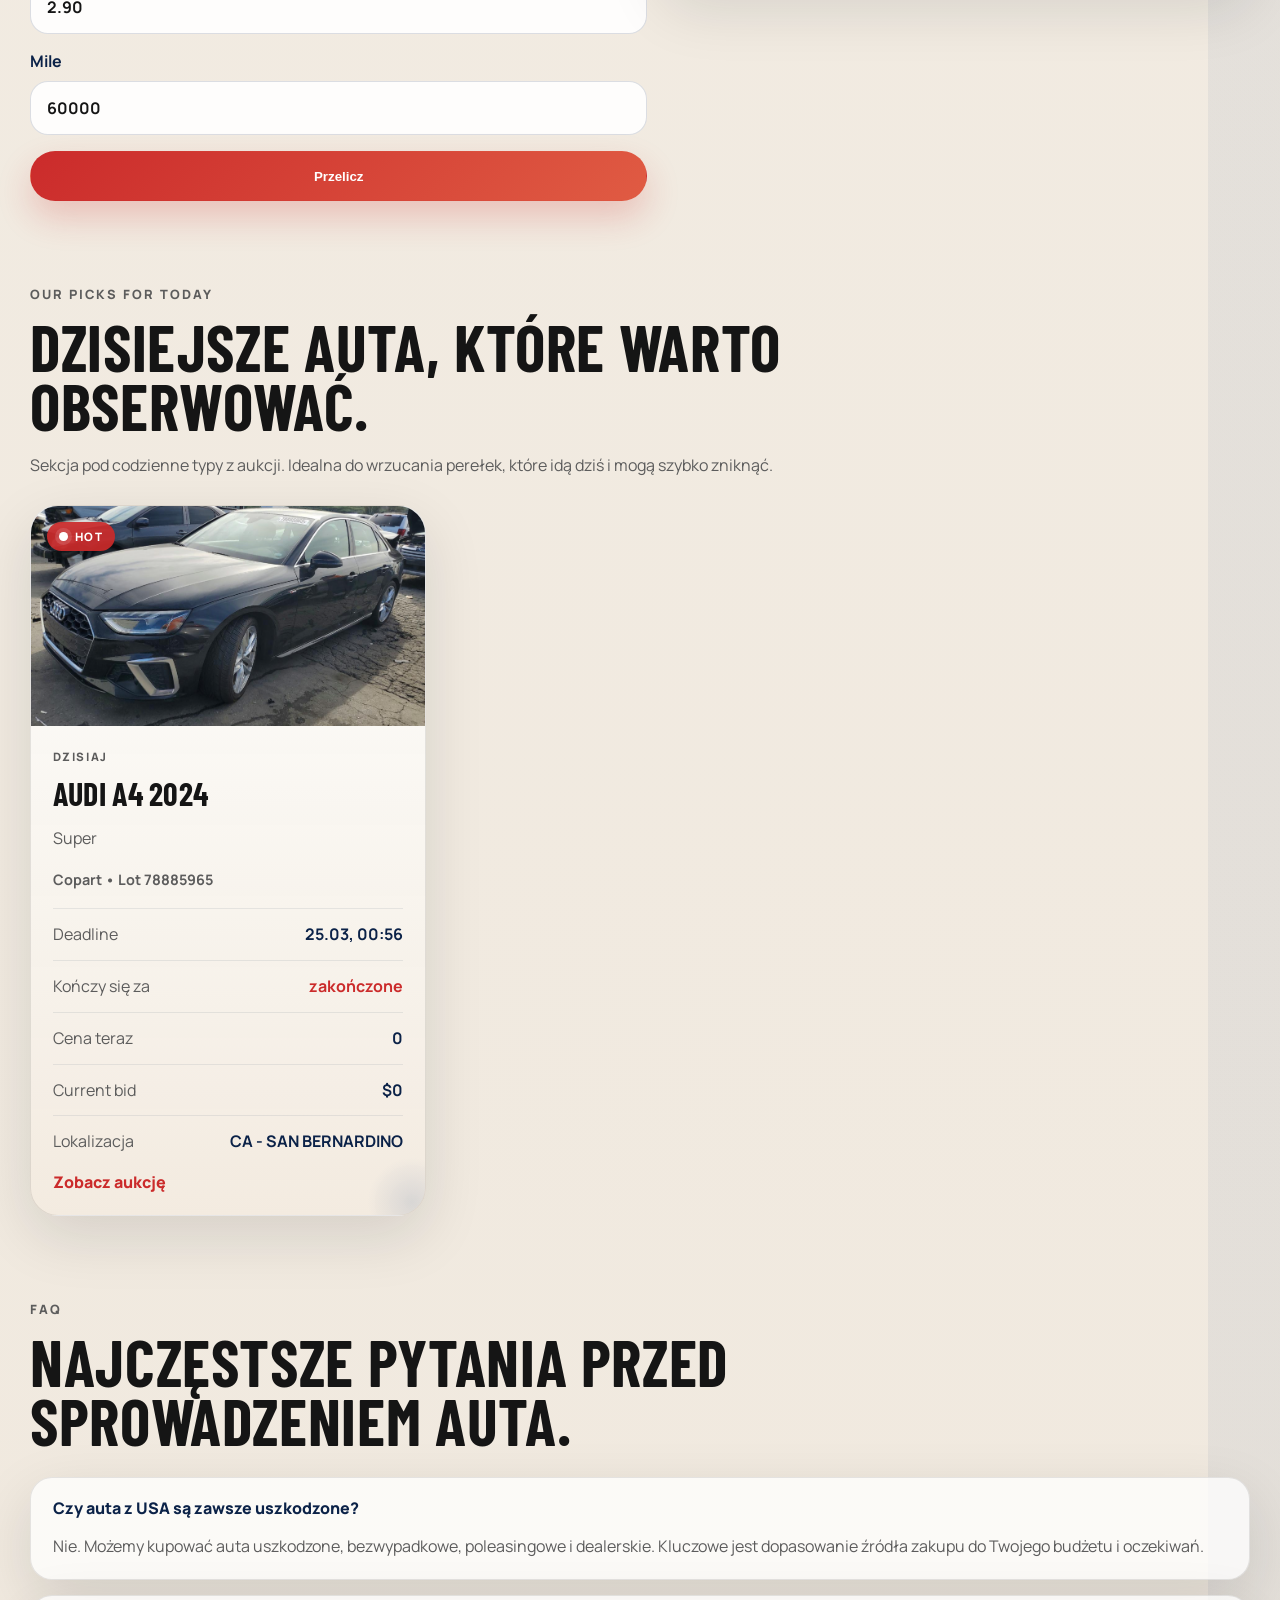
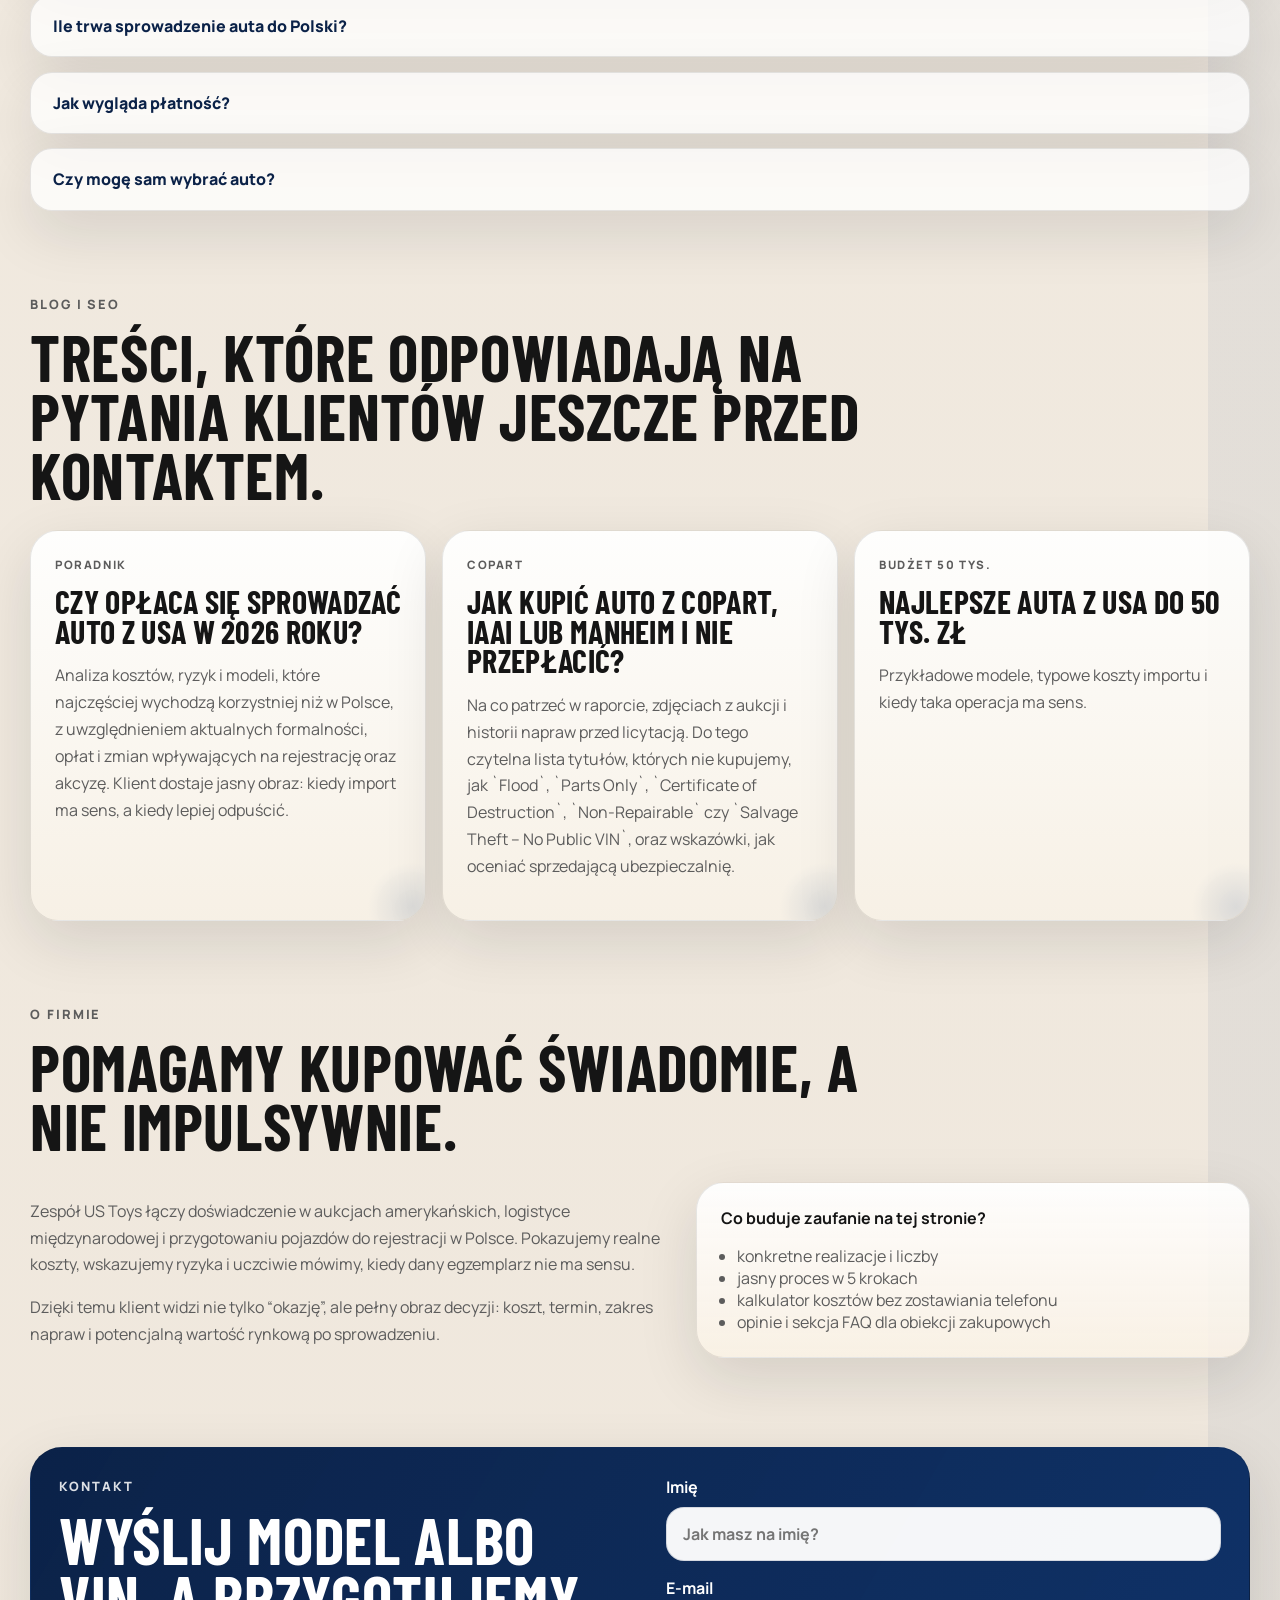
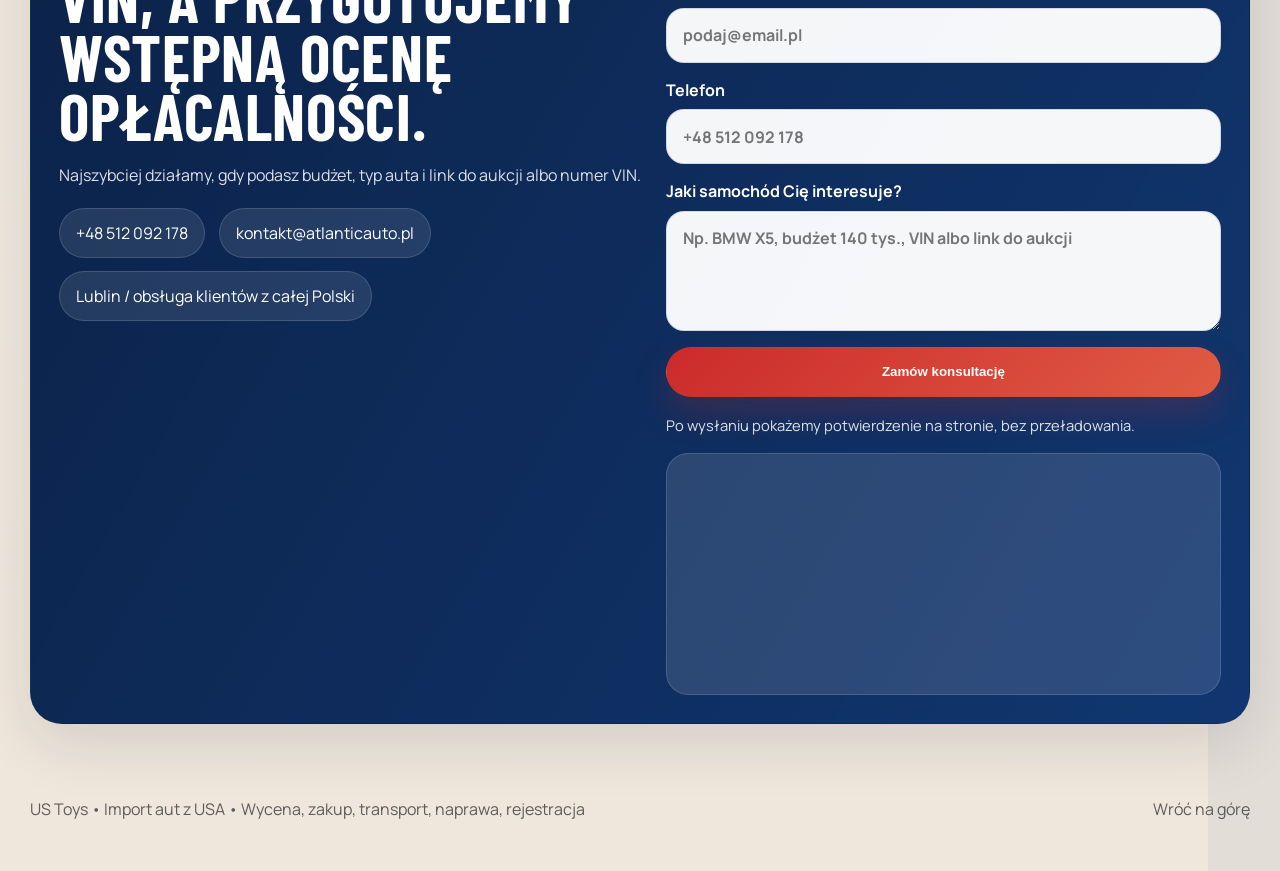
==== commit 8bf87b7b: "Make contact form more robust with Netlify fallback" ====
--- a/index.html
+++ b/index.html
@@ -479,11 +479,15 @@
               class="contact-form"
               name="kontakt"
               method="POST"
+              action="/success.html"
+              netlify
               data-netlify="true"
               netlify-honeypot="bot-field"
             >
               <input type="hidden" name="form-name" value="kontakt" />
-              <input type="hidden" name="bot-field" />
+              <p hidden>
+                <label>Nie wypełniaj tego pola <input name="bot-field" /></label>
+              </p>
               <input type="hidden" name="subject" value="Nowy lead z formularza US Toys" />
               <label>
                 Imię
--- a/styles.css
+++ b/styles.css
@@ -901,6 +901,13 @@
 
 .pick-body {
   padding: 1.35rem;
+}
+
+.pick-auction-meta {
+  margin: 0.85rem 0 0;
+  color: var(--navy-deep);
+  font-size: 0.9rem;
+  font-weight: 700;
 }
 
 .pick-data {
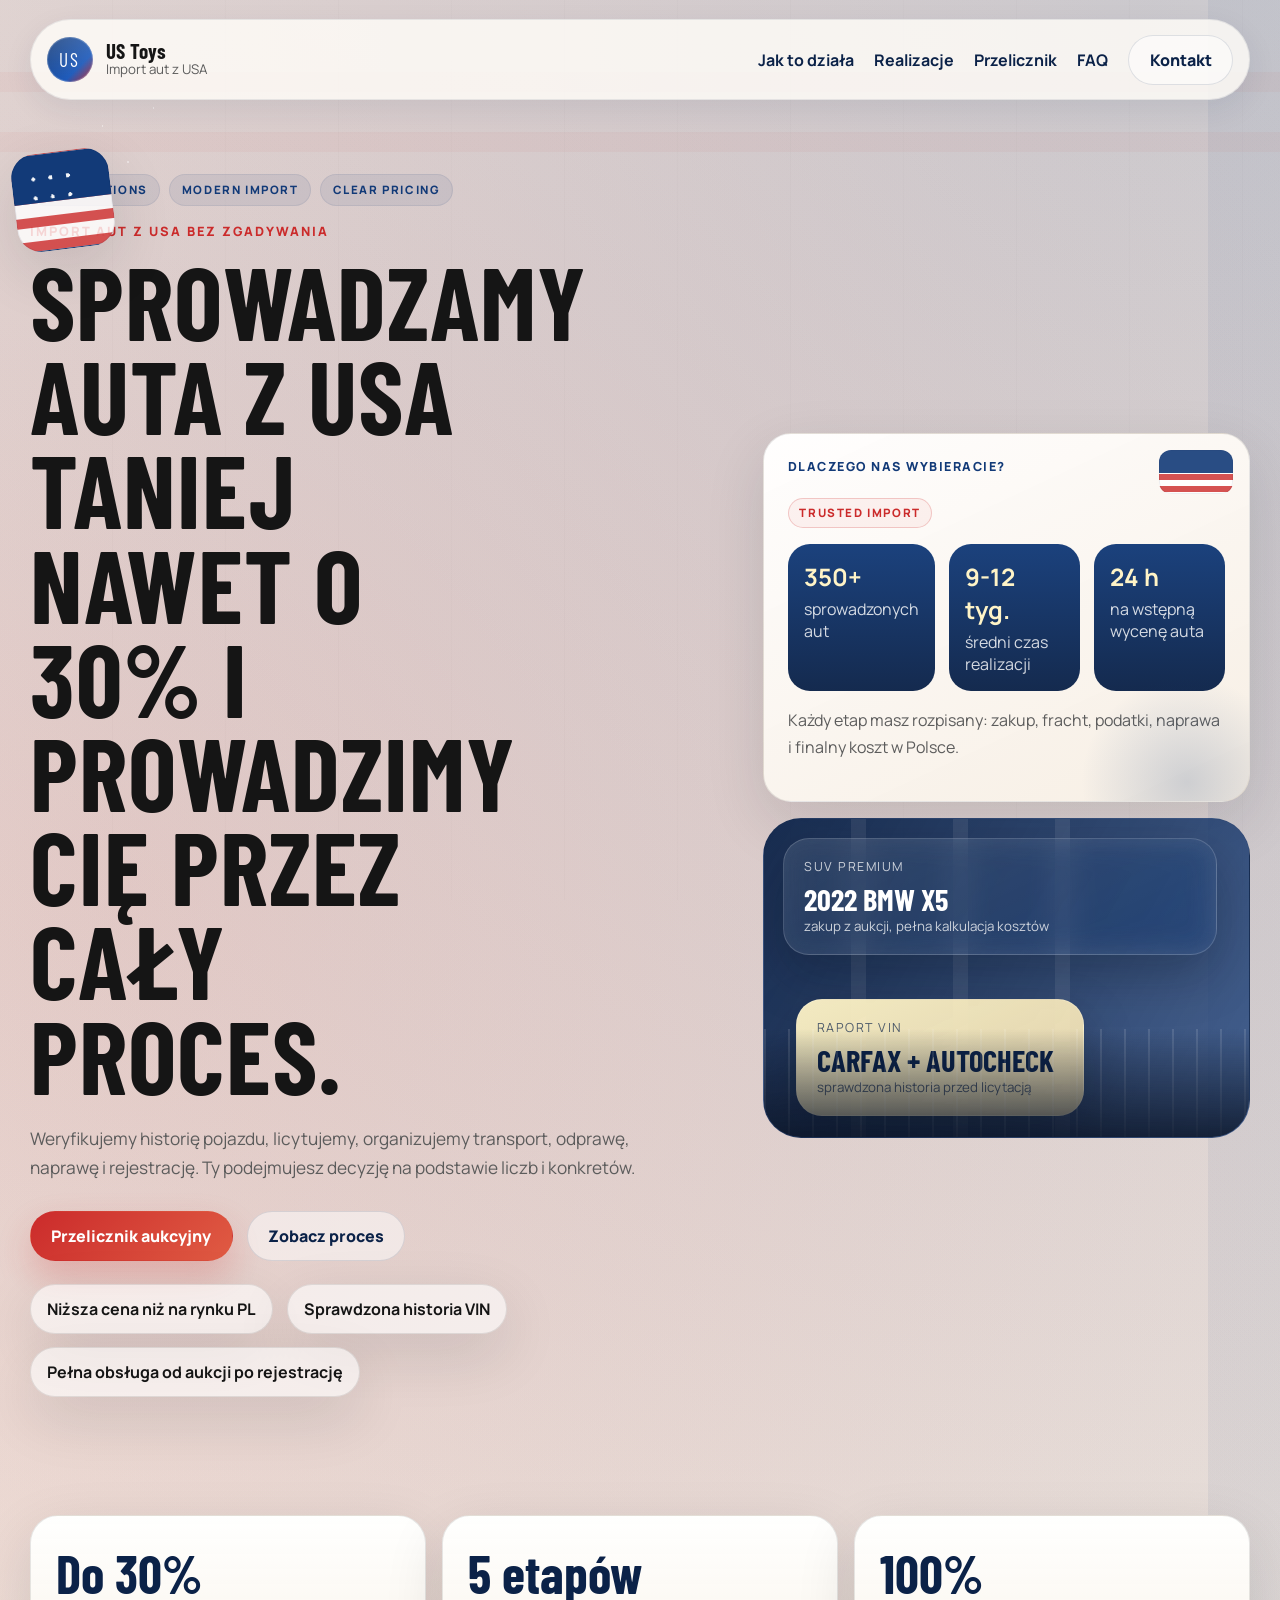
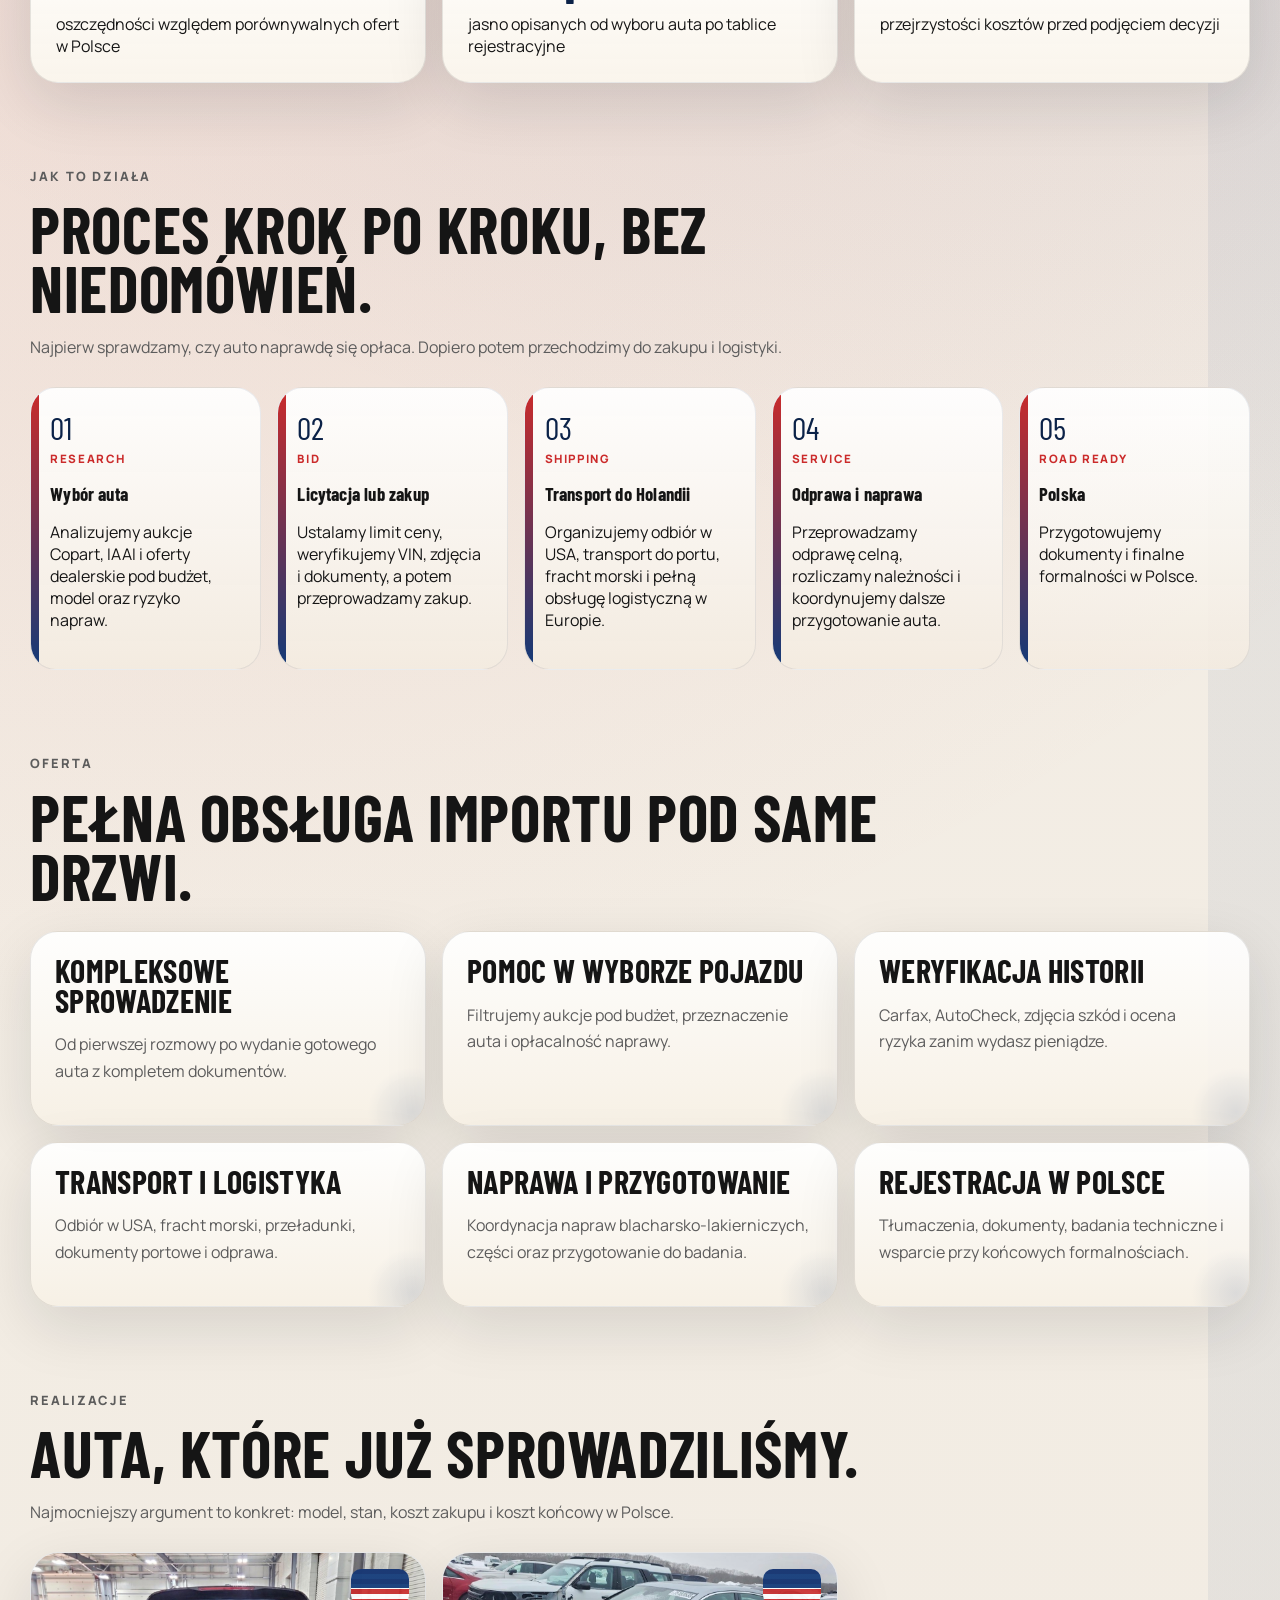
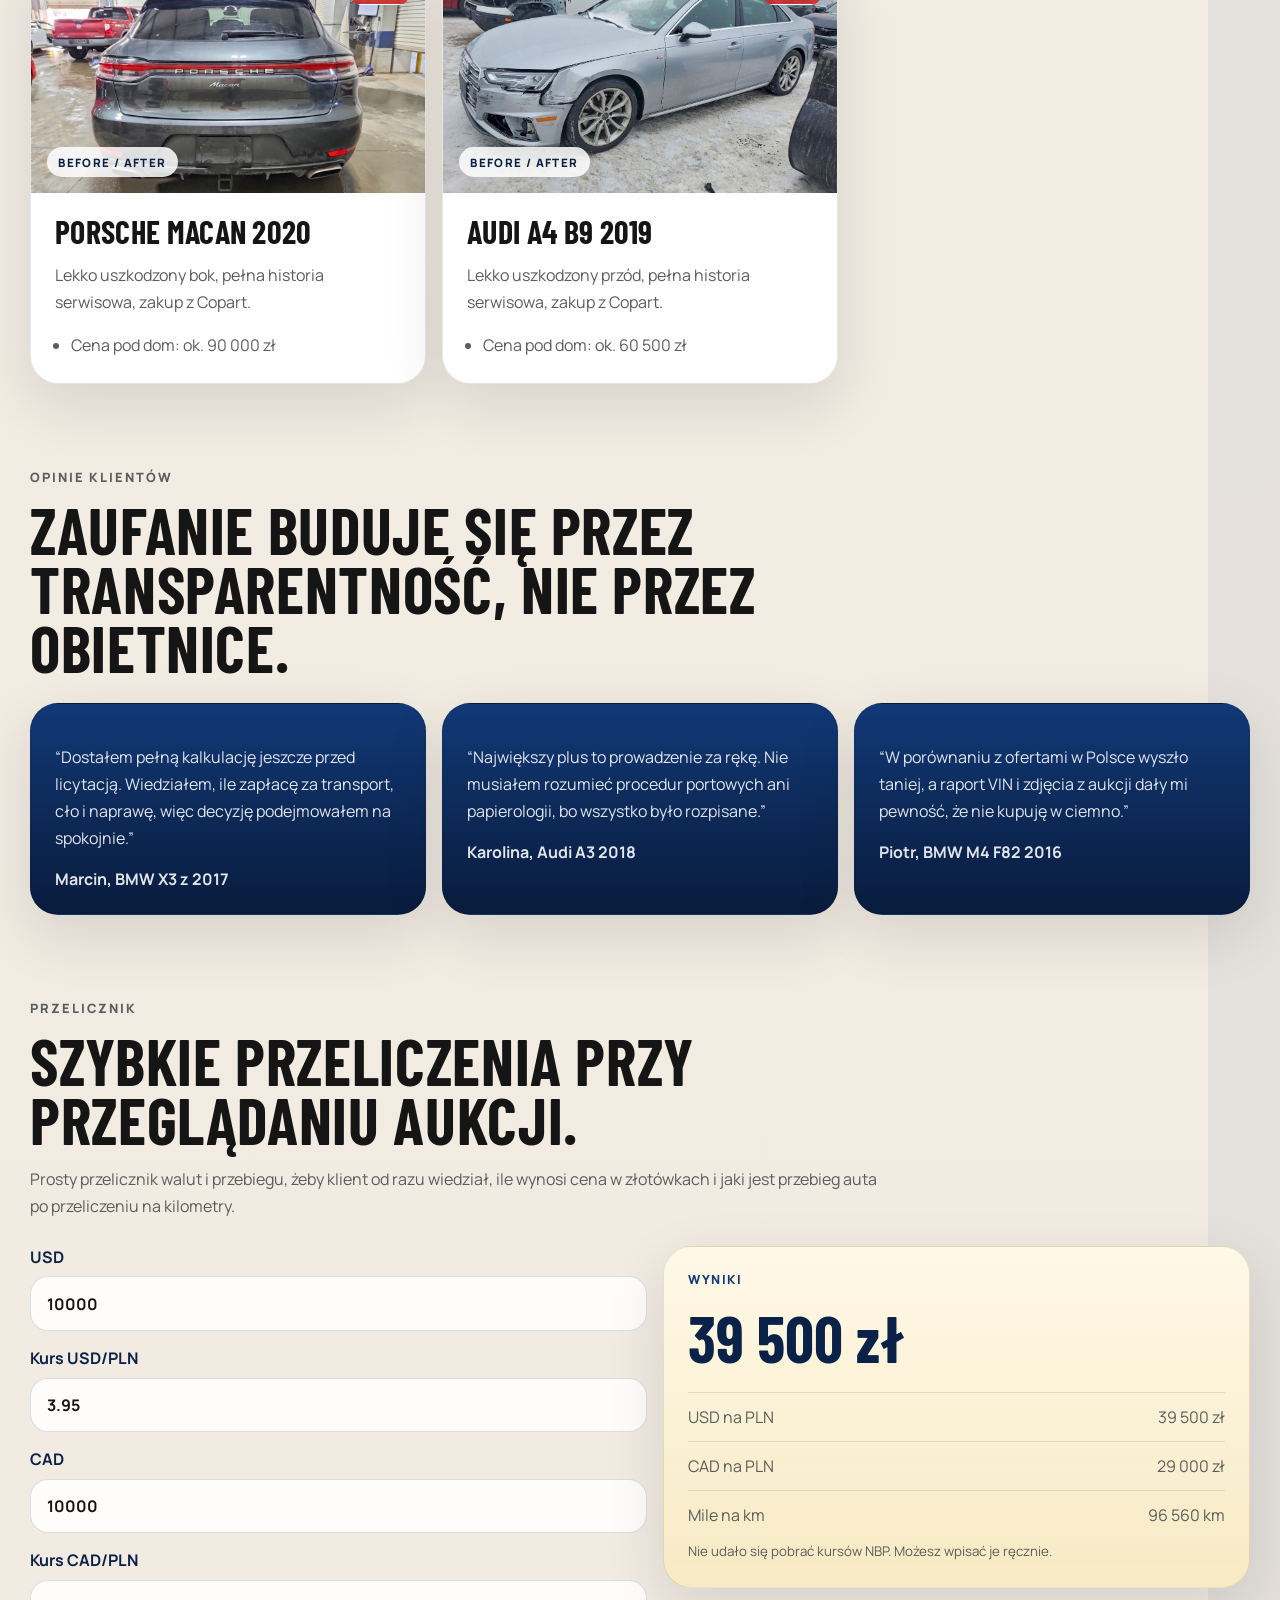
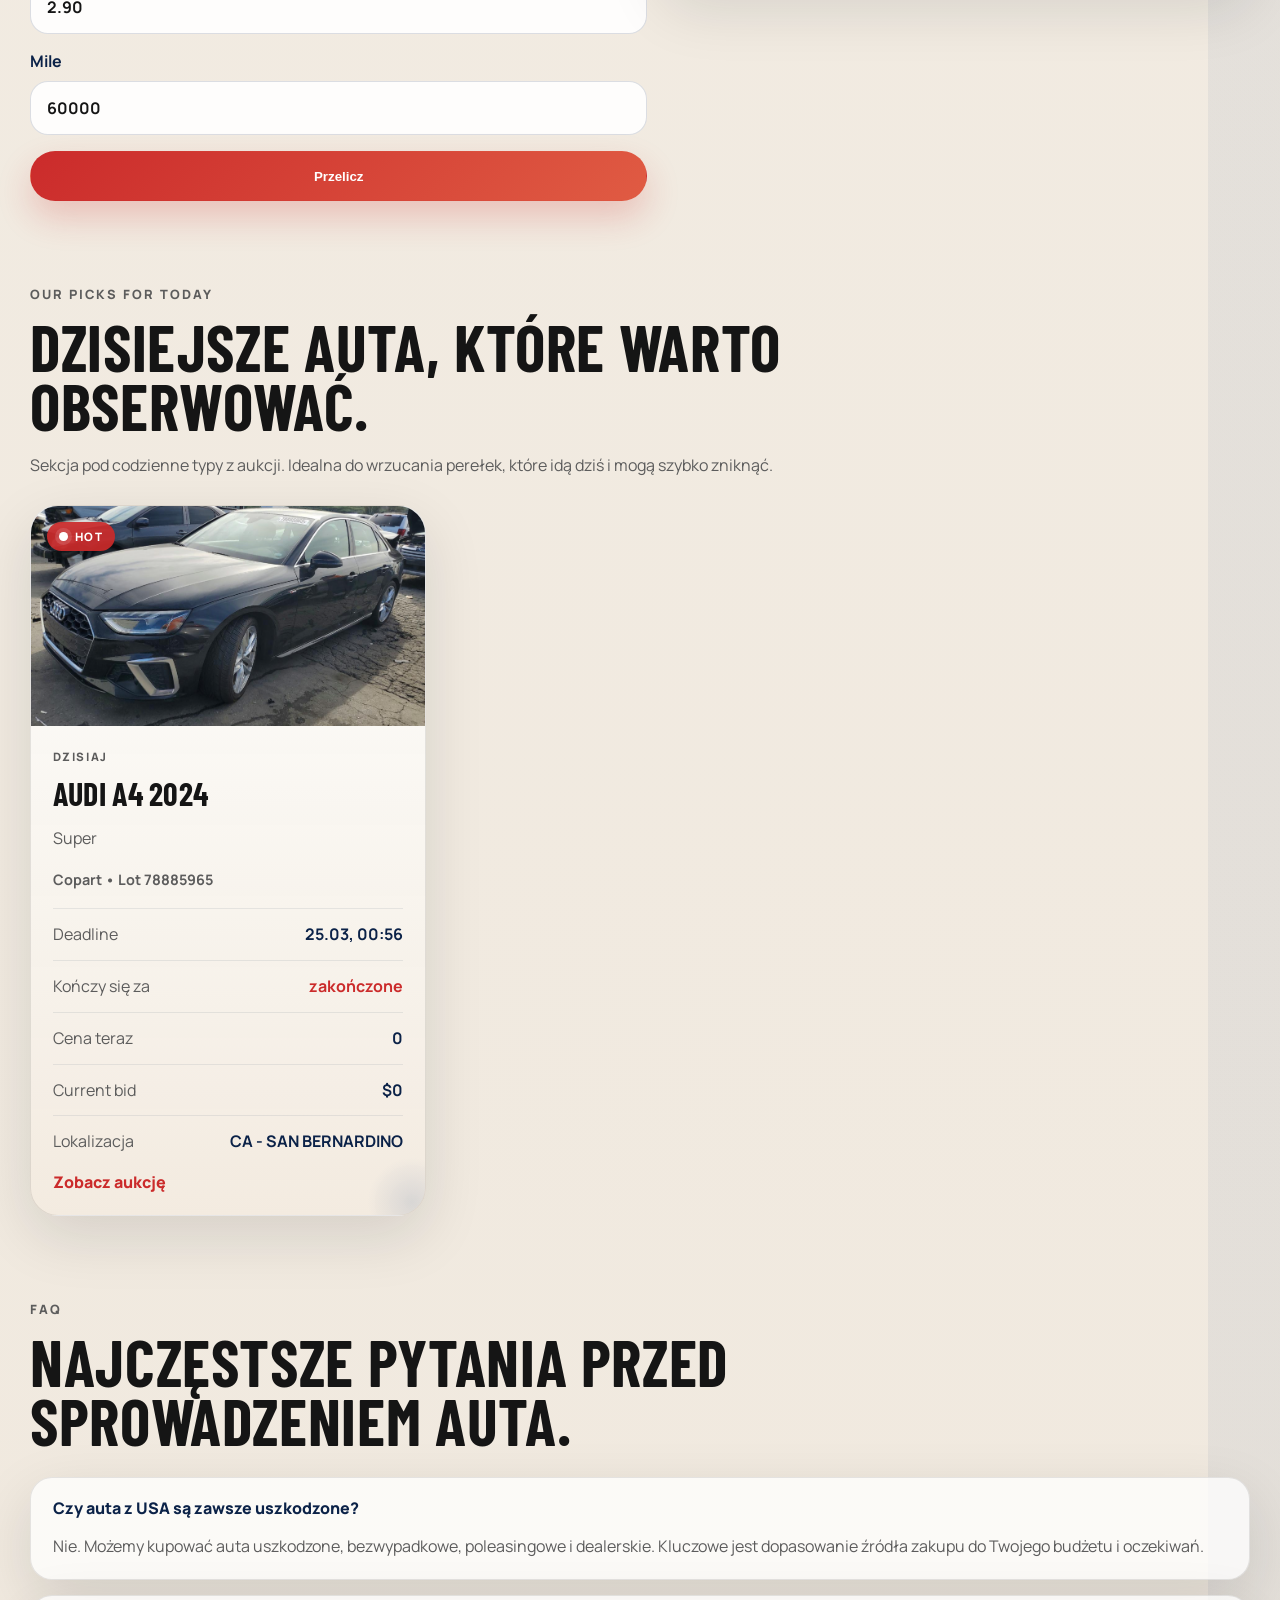
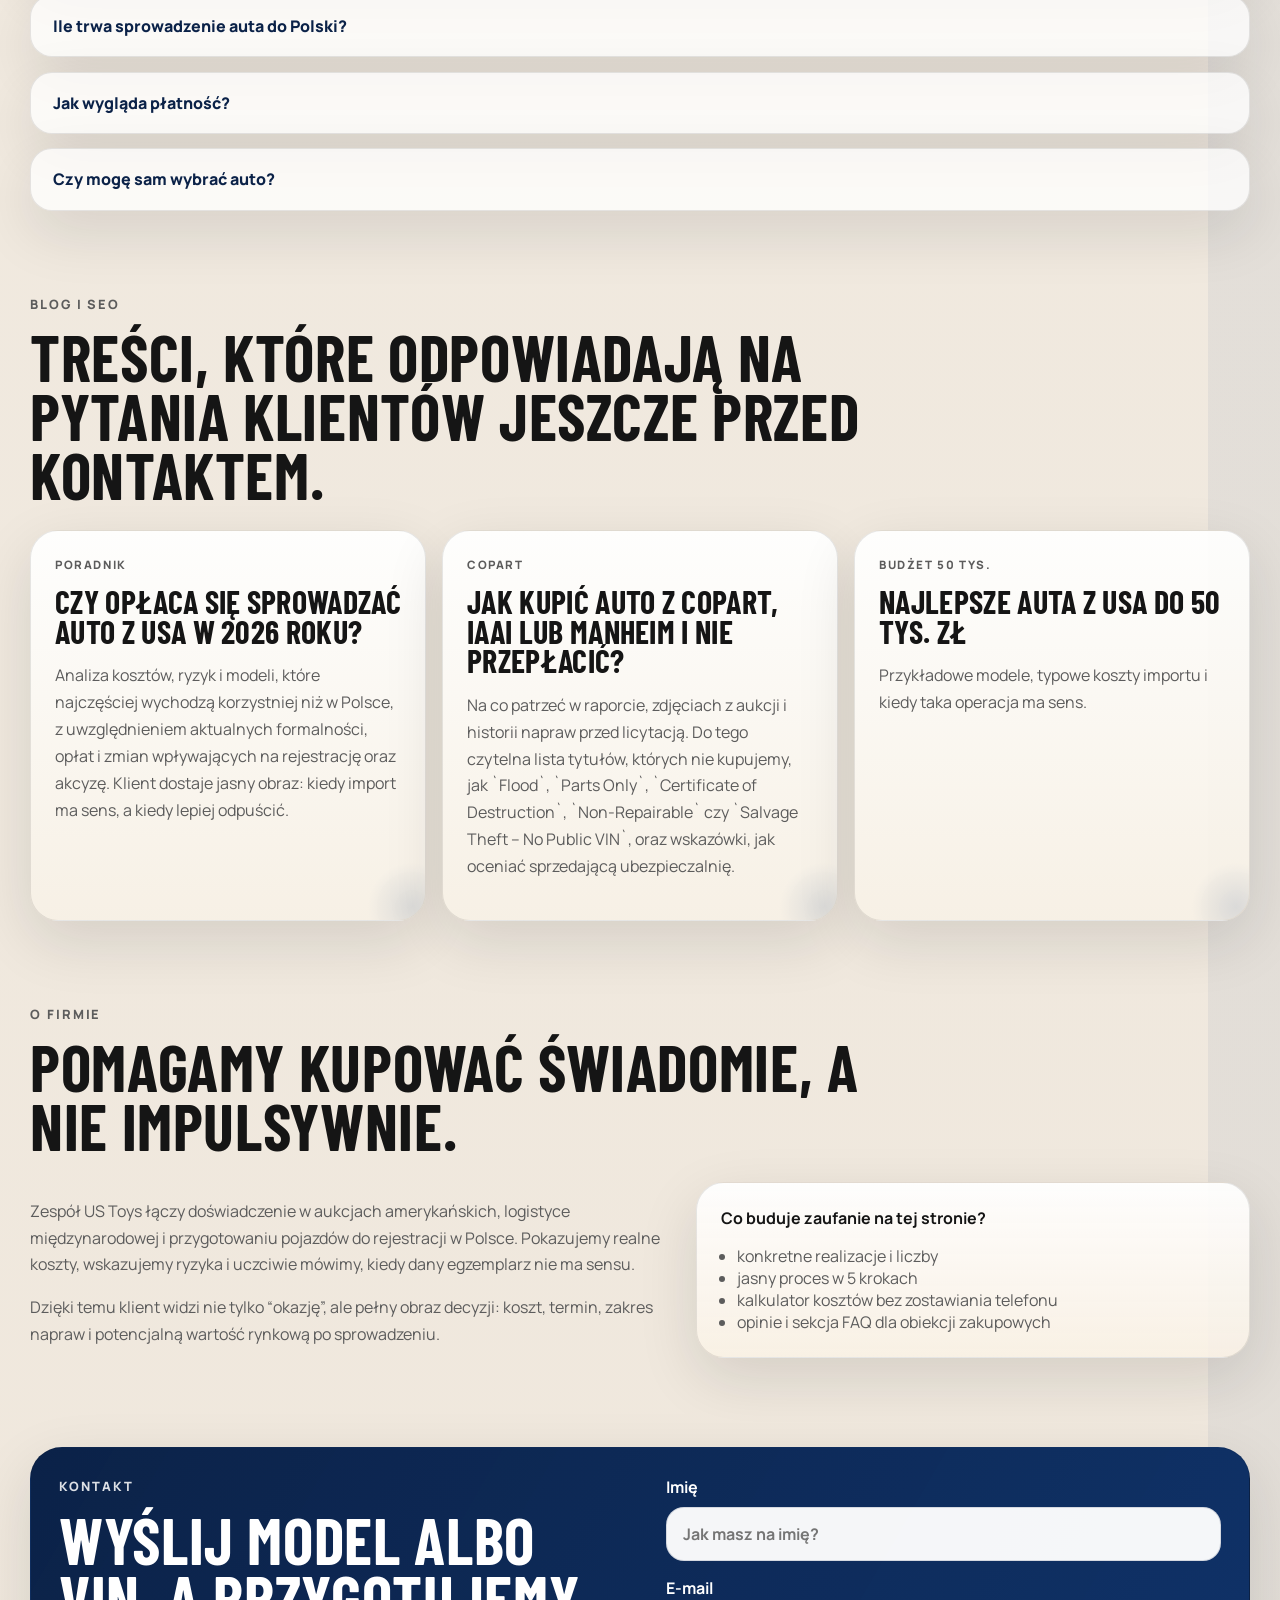
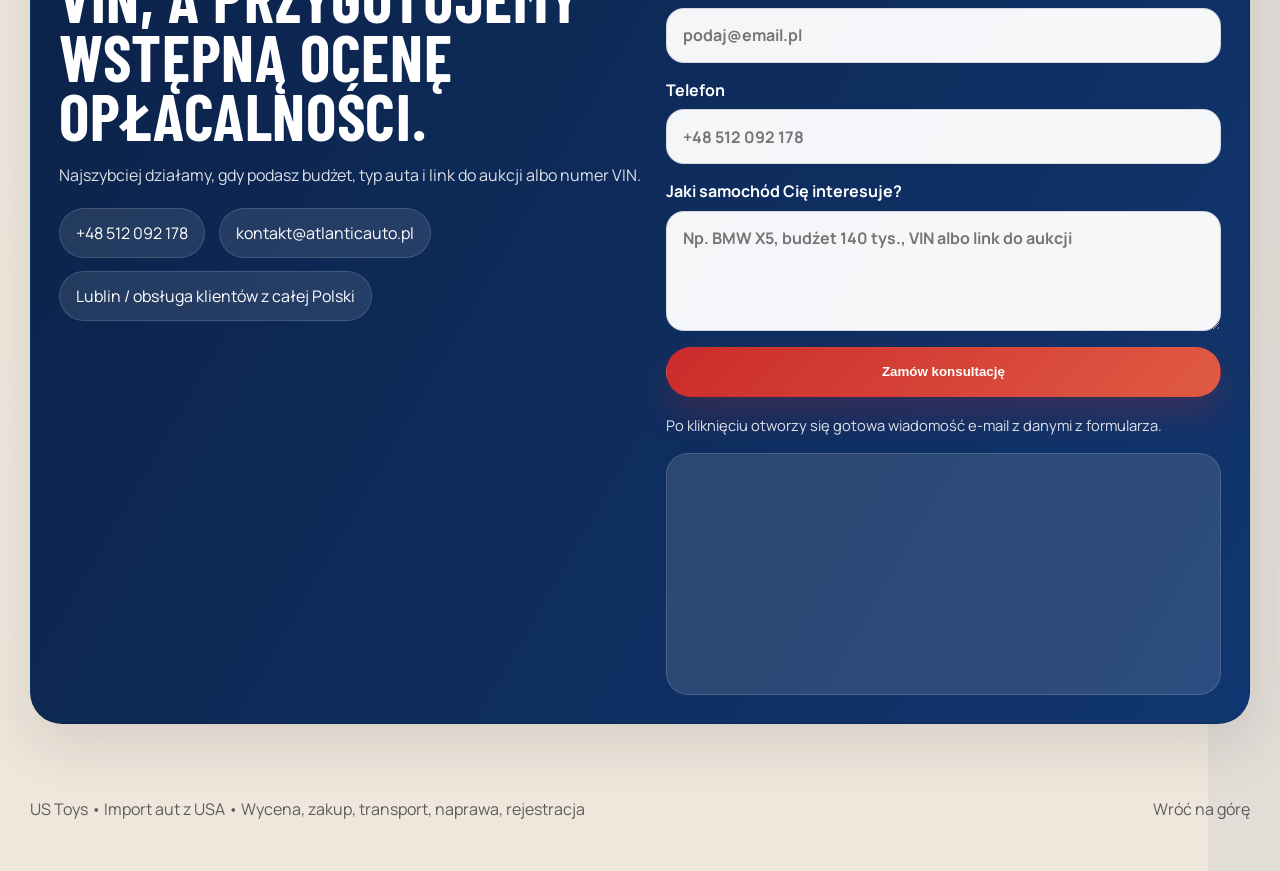
==== commit 9346feef: "Use mailto fallback for contact form" ====
--- a/index.html
+++ b/index.html
@@ -477,18 +477,9 @@
           <div class="contact-side">
             <form
               class="contact-form"
-              name="kontakt"
               method="POST"
-              action="/success.html"
-              netlify
-              data-netlify="true"
-              netlify-honeypot="bot-field"
+              action="#contact"
             >
-              <input type="hidden" name="form-name" value="kontakt" />
-              <p hidden>
-                <label>Nie wypełniaj tego pola <input name="bot-field" /></label>
-              </p>
-              <input type="hidden" name="subject" value="Nowy lead z formularza US Toys" />
               <label>
                 Imię
                 <input type="text" name="name" placeholder="Jak masz na imię?" required />
@@ -511,7 +502,7 @@
                 ></textarea>
               </label>
               <button class="button" type="submit">Zamów konsultację</button>
-              <p class="form-note">Po wysłaniu pokażemy potwierdzenie na stronie, bez przeładowania.</p>
+              <p class="form-note">Po kliknięciu otworzy się gotowa wiadomość e-mail z danymi z formularza.</p>
             </form>
             <div class="map-card">
               <iframe
